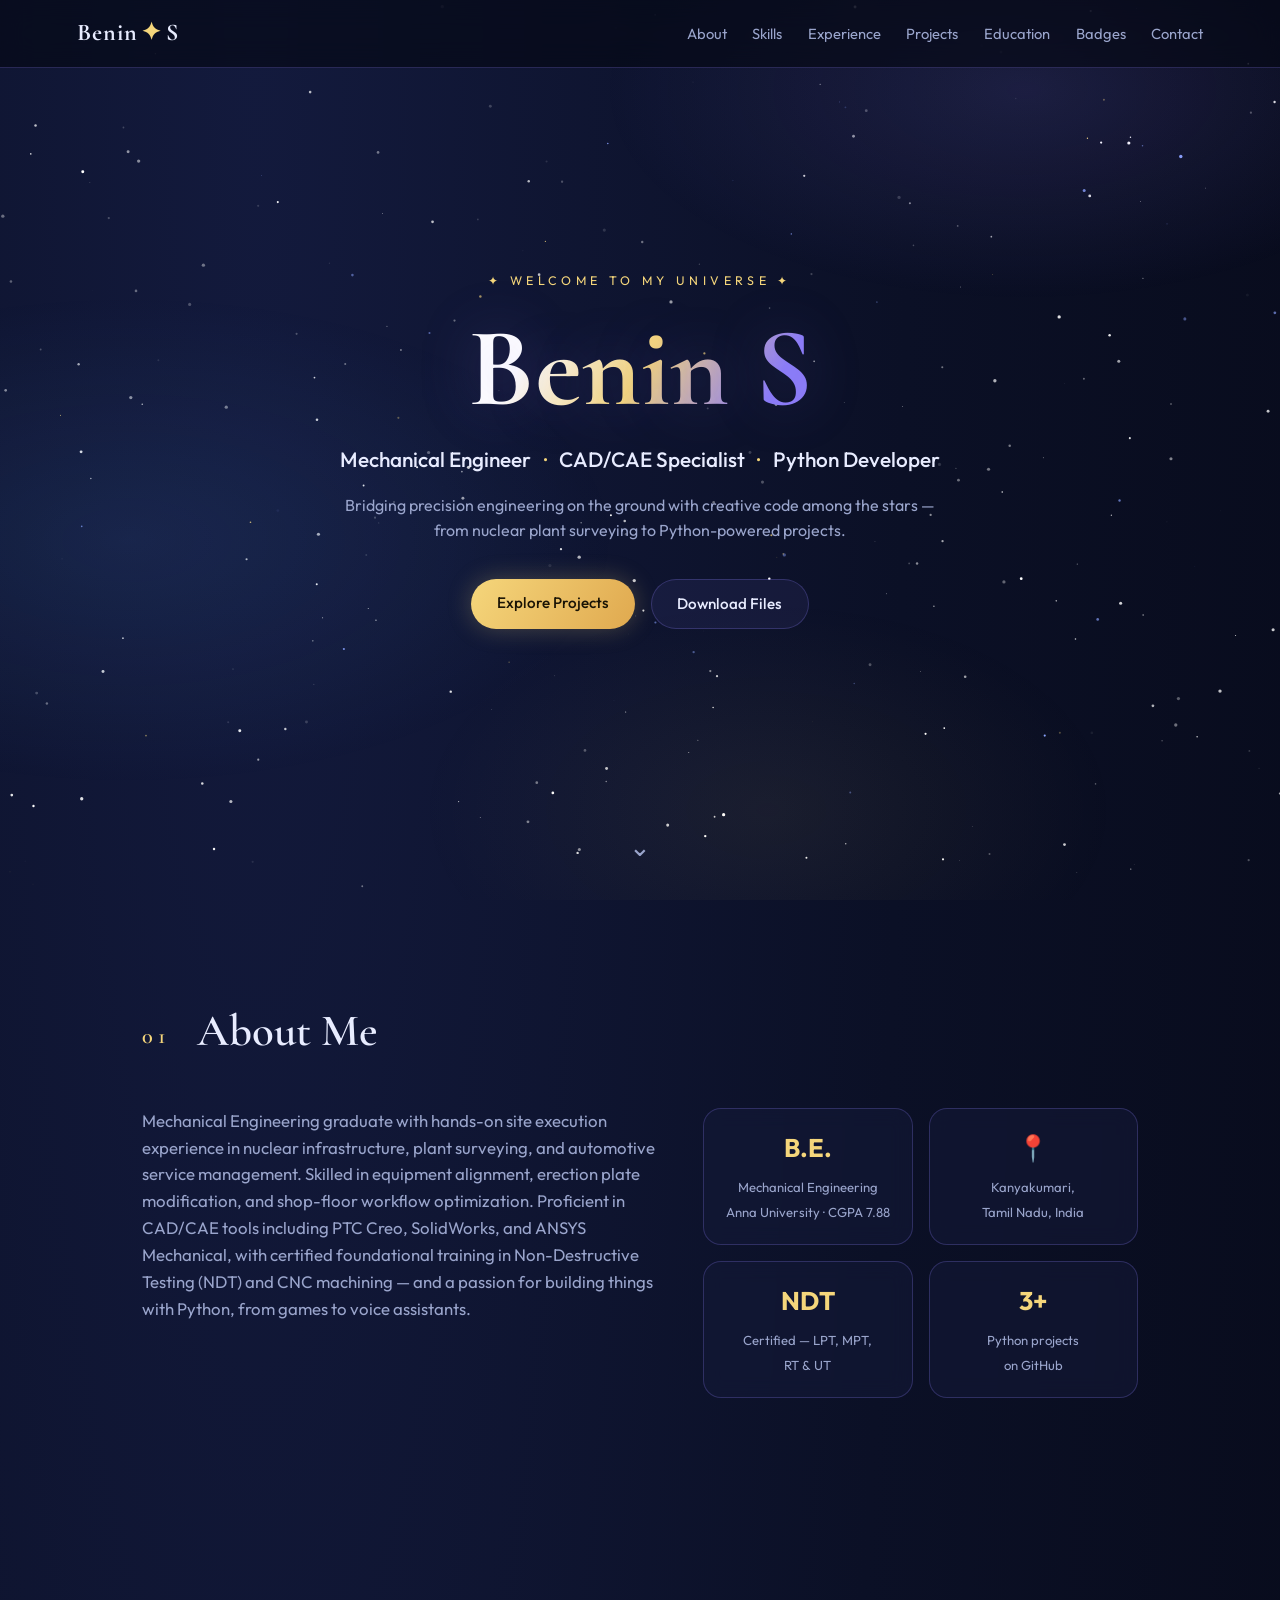
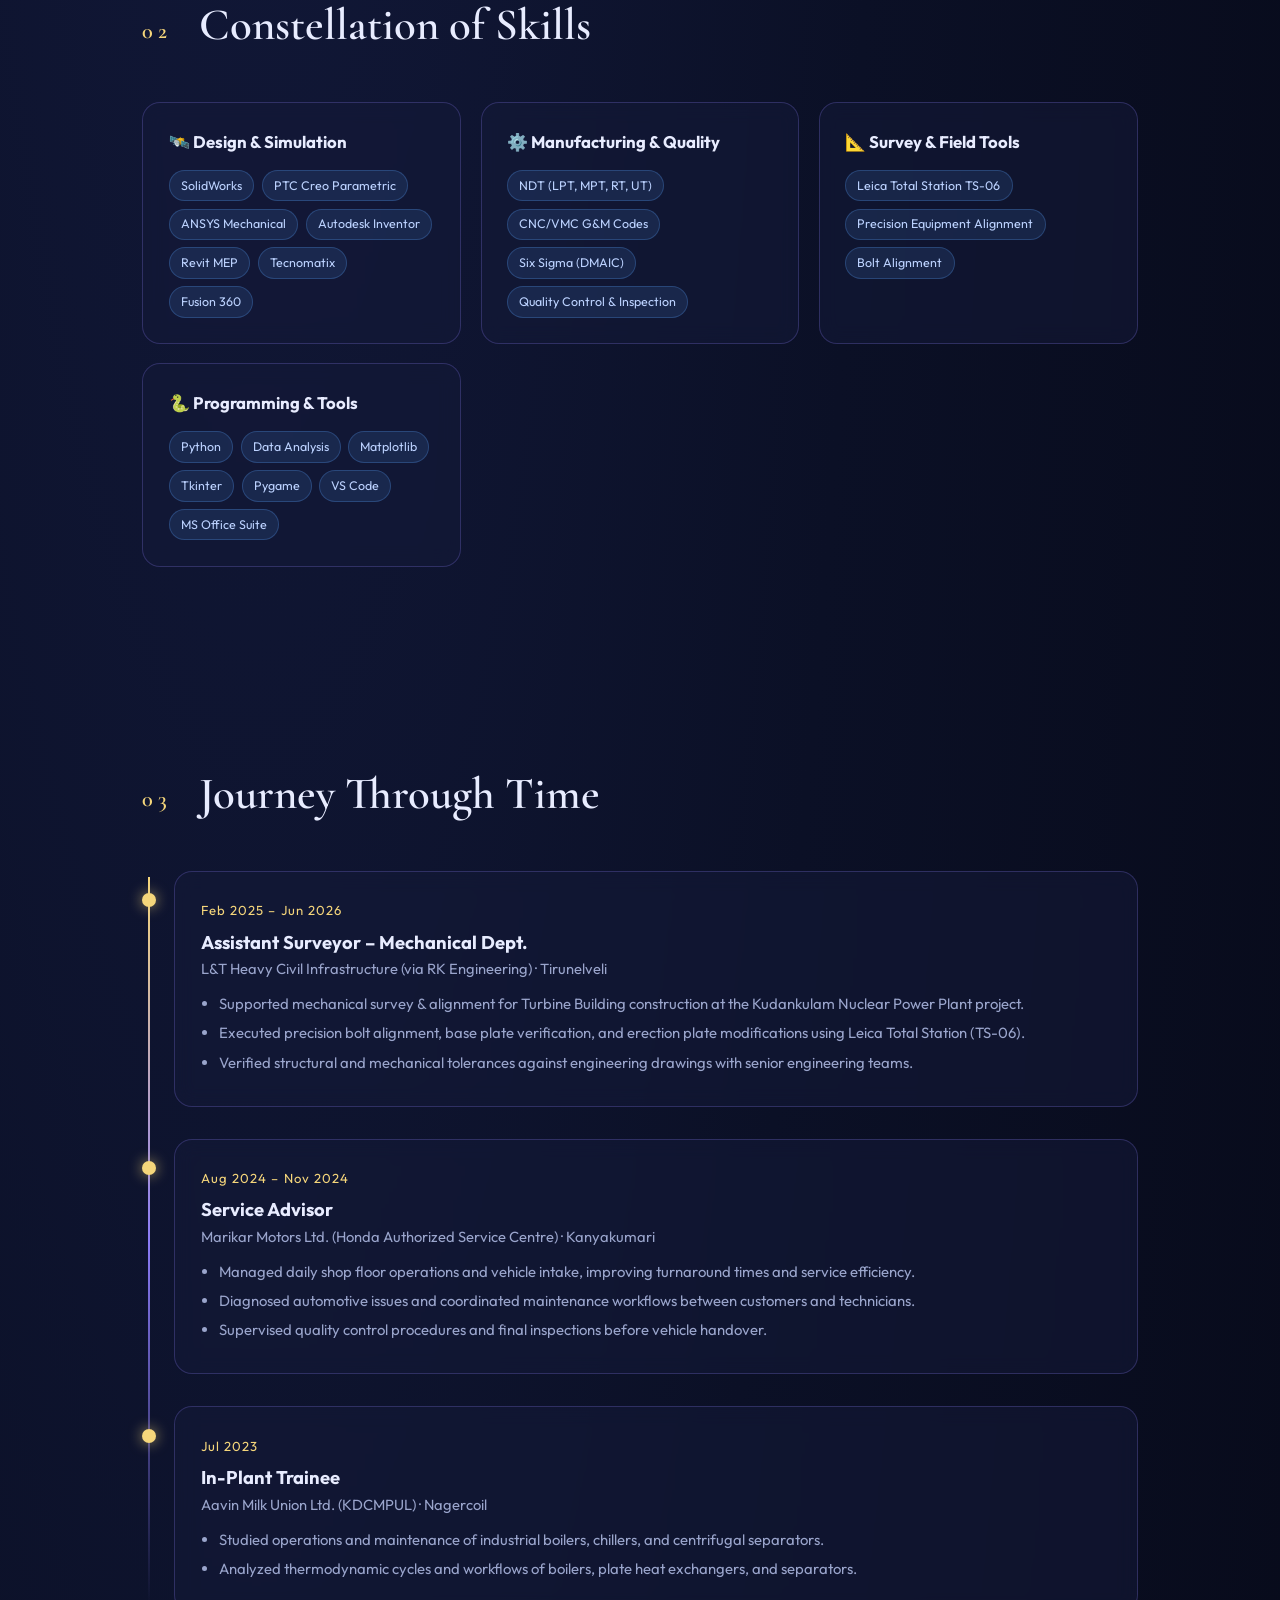
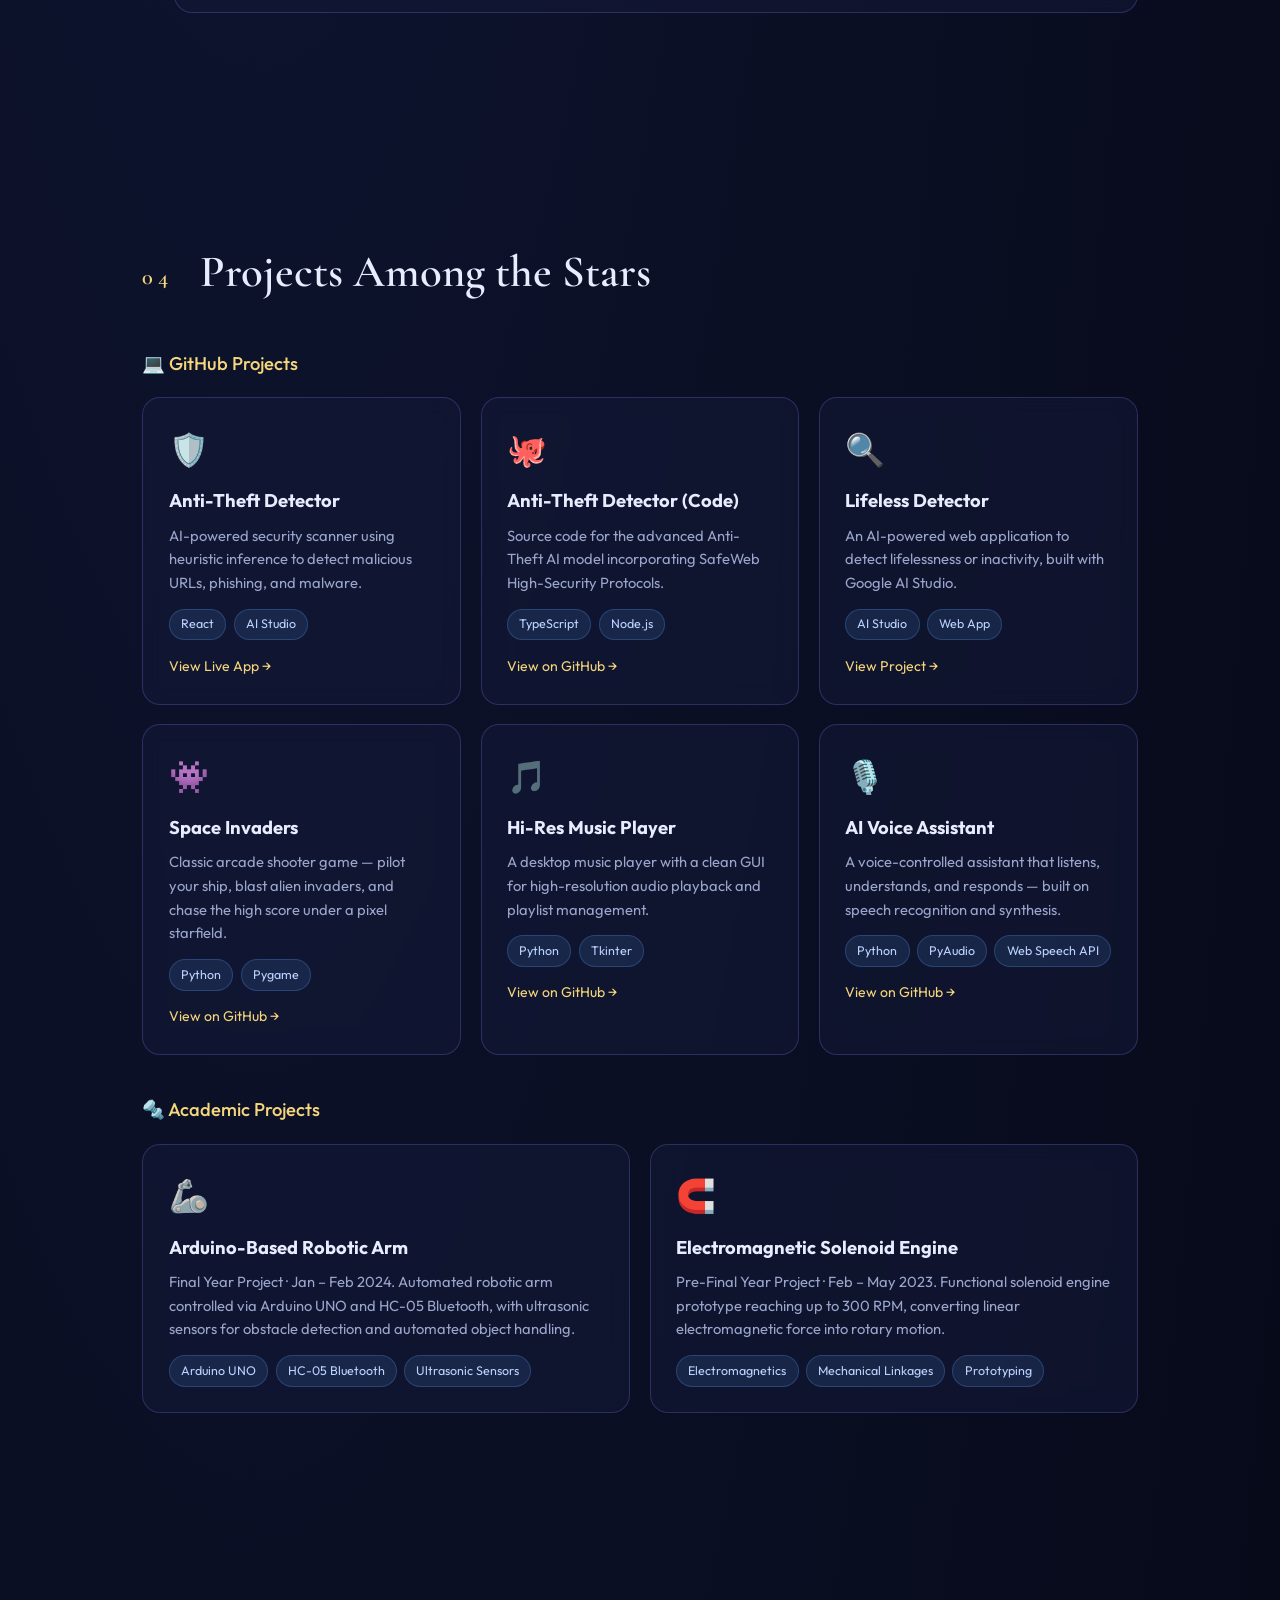
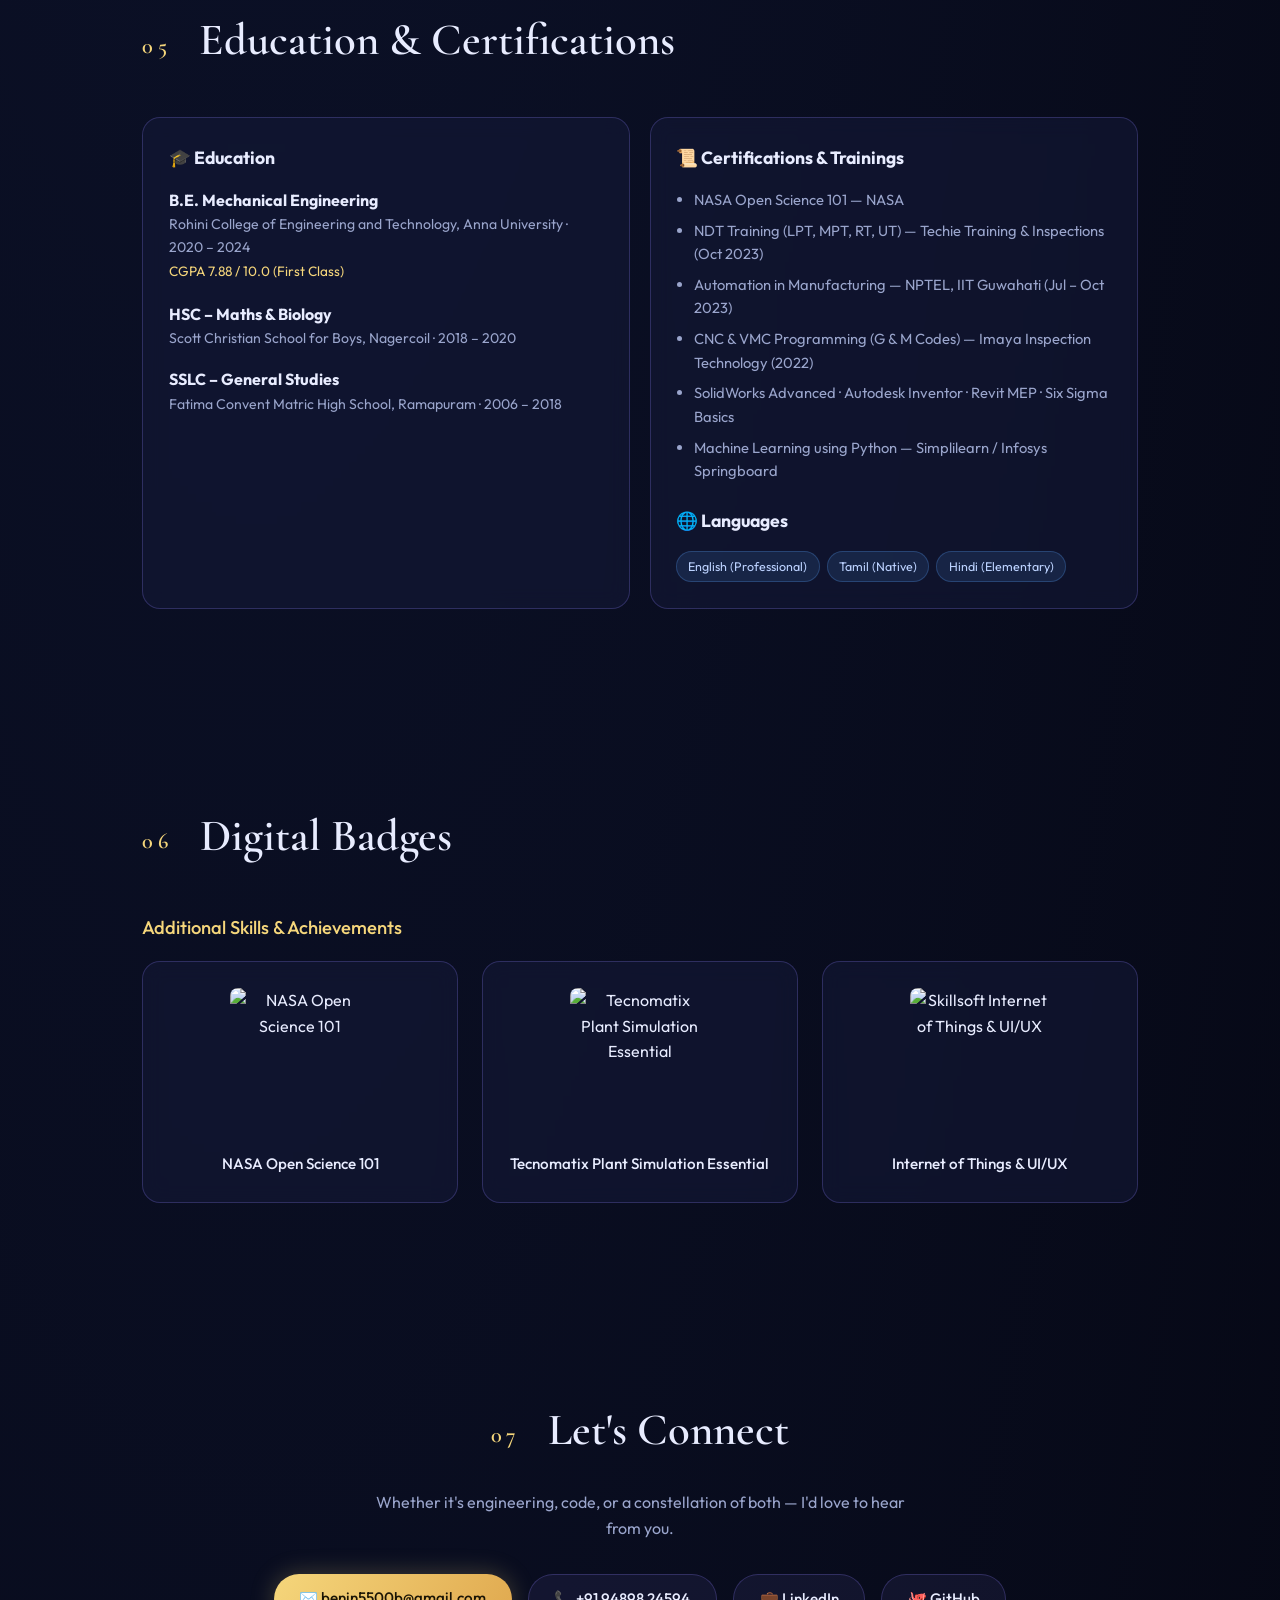
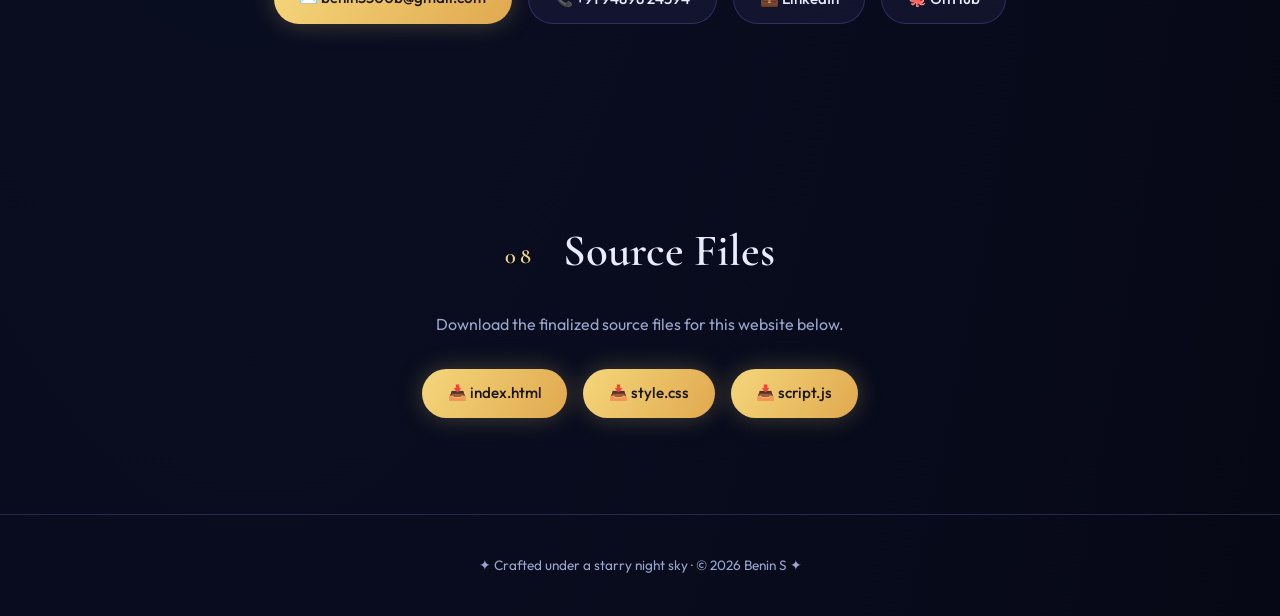
==== index (1).html @ bf2d08cc "Add files via upload" ====
<!DOCTYPE html>
<html lang="en">
<head>
<meta charset="UTF-8" />
<meta name="viewport" content="width=device-width, initial-scale=1.0" />
<title>Benin S — Portfolio</title>
<meta name="description" content="Portfolio of Benin S — Mechanical Engineer with Python & CAD/CAE expertise." />
<link rel="preconnect" href="https://fonts.googleapis.com" />
<link rel="preconnect" href="https://fonts.gstatic.com" crossorigin />
<link href="https://fonts.googleapis.com/css2?family=Cormorant+Garamond:wght@500;600;700&family=Outfit:wght@300;400;500;600&display=swap" rel="stylesheet" />
<link rel="stylesheet" href="style.css" />
</head>
<body>
<canvas id="stars"></canvas>
<div class="aurora"></div>
<div class="shooting-stars"><span></span><span></span><span></span></div>

<nav class="nav">
  <a href="#home" class="logo">Benin<span>✦</span>S</a>
  <div class="nav-links">
    <a href="#about">About</a>
    <a href="#skills">Skills</a>
    <a href="#experience">Experience</a>
    <a href="#projects">Projects</a>
    <a href="#education">Education</a>
    <a href="#badges">Badges</a>
    <a href="#contact">Contact</a>
  </div>
</nav>

<header class="hero" id="home">
  <p class="hero-eyebrow">✦ Welcome to my universe ✦</p>
  <h1>Benin&nbsp;S</h1>
  <p class="hero-title">Mechanical Engineer <span class="dot">·</span> CAD/CAE Specialist <span class="dot">·</span> Python Developer</p>
  <p class="hero-sub">Bridging precision engineering on the ground with creative code among the stars — from nuclear plant surveying to Python-powered projects.</p>
  <div class="hero-cta">
    <a class="btn primary" href="#projects">Explore Projects</a>
    <a class="btn ghost" href="#downloads">Download Files</a>
  </div>
  <div class="scroll-hint">⌄</div>
</header>

<main>
<section id="about" class="section">
  <h2 class="section-title"><span>01</span> About Me</h2>
  <div class="about-grid">
    <p class="about-text">
      Mechanical Engineering graduate with hands-on site execution experience in nuclear infrastructure,
      plant surveying, and automotive service management. Skilled in equipment alignment, erection plate
      modification, and shop-floor workflow optimization. Proficient in CAD/CAE tools including PTC Creo,
      SolidWorks, and ANSYS Mechanical, with certified foundational training in Non-Destructive Testing
      (NDT) and CNC machining — and a passion for building things with Python, from games to voice assistants.
    </p>
    <div class="about-cards">
      <div class="glass-card stat"><strong>B.E.</strong><span>Mechanical Engineering<br/>Anna University · CGPA 7.88</span></div>
      <div class="glass-card stat"><strong>📍</strong><span>Kanyakumari,<br/>Tamil Nadu, India</span></div>
      <div class="glass-card stat"><strong>NDT</strong><span>Certified — LPT, MPT,<br/>RT & UT</span></div>
      <div class="glass-card stat"><strong>3+</strong><span>Python projects<br/>on GitHub</span></div>
    </div>
  </div>
</section>

<section id="skills" class="section">
  <h2 class="section-title"><span>02</span> Constellation of Skills</h2>
  <div class="skills-grid">
    <div class="glass-card skill-card">
      <h3>🛰️ Design &amp; Simulation</h3>
      <div class="tags"><i>SolidWorks</i><i>PTC Creo Parametric</i><i>ANSYS Mechanical</i><i>Autodesk Inventor</i><i>Revit MEP</i><i>Tecnomatix</i><i>Fusion 360</i></div>
    </div>
    <div class="glass-card skill-card">
      <h3>⚙️ Manufacturing &amp; Quality</h3>
      <div class="tags"><i>NDT (LPT, MPT, RT, UT)</i><i>CNC/VMC G&amp;M Codes</i><i>Six Sigma (DMAIC)</i><i>Quality Control &amp; Inspection</i></div>
    </div>
    <div class="glass-card skill-card">
      <h3>📐 Survey &amp; Field Tools</h3>
      <div class="tags"><i>Leica Total Station TS-06</i><i>Precision Equipment Alignment</i><i>Bolt Alignment</i></div>
    </div>
    <div class="glass-card skill-card">
      <h3>🐍 Programming &amp; Tools</h3>
      <div class="tags"><i>Python</i><i>Data Analysis</i><i>Matplotlib</i><i>Tkinter</i><i>Pygame</i><i>VS Code</i><i>MS Office Suite</i></div>
    </div>
  </div>
</section>

<section id="experience" class="section">
  <h2 class="section-title"><span>03</span> Journey Through Time</h2>
  <div class="timeline">
    <div class="t-item">
      <div class="t-dot"></div>
      <div class="glass-card t-card">
        <span class="t-date">Feb 2025 – Jun 2026</span>
        <h3>Assistant Surveyor – Mechanical Dept.</h3>
        <h4>L&amp;T Heavy Civil Infrastructure (via RK Engineering) · Tirunelveli</h4>
        <ul>
          <li>Supported mechanical survey &amp; alignment for Turbine Building construction at the Kudankulam Nuclear Power Plant project.</li>
          <li>Executed precision bolt alignment, base plate verification, and erection plate modifications using Leica Total Station (TS-06).</li>
          <li>Verified structural and mechanical tolerances against engineering drawings with senior engineering teams.</li>
        </ul>
      </div>
    </div>
    <div class="t-item">
      <div class="t-dot"></div>
      <div class="glass-card t-card">
        <span class="t-date">Aug 2024 – Nov 2024</span>
        <h3>Service Advisor</h3>
        <h4>Marikar Motors Ltd. (Honda Authorized Service Centre) · Kanyakumari</h4>
        <ul>
          <li>Managed daily shop floor operations and vehicle intake, improving turnaround times and service efficiency.</li>
          <li>Diagnosed automotive issues and coordinated maintenance workflows between customers and technicians.</li>
          <li>Supervised quality control procedures and final inspections before vehicle handover.</li>
        </ul>
      </div>
    </div>
    <div class="t-item">
      <div class="t-dot"></div>
      <div class="glass-card t-card">
        <span class="t-date">Jul 2023</span>
        <h3>In-Plant Trainee</h3>
        <h4>Aavin Milk Union Ltd. (KDCMPUL) · Nagercoil</h4>
        <ul>
          <li>Studied operations and maintenance of industrial boilers, chillers, and centrifugal separators.</li>
          <li>Analyzed thermodynamic cycles and workflows of boilers, plate heat exchangers, and separators.</li>
        </ul>
      </div>
    </div>
  </div>
</section>

<section id="projects" class="section">
  <h2 class="section-title"><span>04</span> Projects Among the Stars</h2>

  <h3 class="sub-heading">💻 GitHub Projects</h3>
  <div class="projects-grid">
    <a class="glass-card project" href="https://anti-theft-detector-1086287792789.asia-southeast1.run.app/" target="_blank" rel="noopener">
      <div class="p-icon">🛡️</div>
      <h3>Anti-Theft Detector</h3>
      <p>AI-powered security scanner using heuristic inference to detect malicious URLs, phishing, and malware.</p>
      <div class="tags"><i>React</i><i>AI Studio</i></div>
      <span class="p-link">View Live App →</span>
    </a>
    <a class="glass-card project" href="https://github.com/Benin07/Anti-Theft-Detector-" target="_blank" rel="noopener">
      <div class="p-icon">🐙</div>
      <h3>Anti-Theft Detector (Code)</h3>
      <p>Source code for the advanced Anti-Theft AI model incorporating SafeWeb High-Security Protocols.</p>
      <div class="tags"><i>TypeScript</i><i>Node.js</i></div>
      <span class="p-link">View on GitHub →</span>
    </a>
    <a class="glass-card project" href="https://lifeless-detector.ai.studio/" target="_blank" rel="noopener">
      <div class="p-icon">🔍</div>
      <h3>Lifeless Detector</h3>
      <p>An AI-powered web application to detect lifelessness or inactivity, built with Google AI Studio.</p>
      <div class="tags"><i>AI Studio</i><i>Web App</i></div>
      <span class="p-link">View Project →</span>
    </a>
    <a class="glass-card project" href="https://github.com/Benin07/Arcade-Pygame-Project" target="_blank" rel="noopener">
      <div class="p-icon">👾</div>
      <h3>Space Invaders</h3>
      <p>Classic arcade shooter game — pilot your ship, blast alien invaders, and chase the high score under a pixel starfield.</p>
      <div class="tags"><i>Python</i><i>Pygame</i></div>
      <span class="p-link">View on GitHub →</span>
    </a>
    <a class="glass-card project" href="https://github.com/Benin07/HI-Res-Music-Player-Classic" target="_blank" rel="noopener">
      <div class="p-icon">🎵</div>
      <h3>Hi-Res Music Player</h3>
      <p>A desktop music player with a clean GUI for high-resolution audio playback and playlist management.</p>
      <div class="tags"><i>Python</i><i>Tkinter</i></div>
      <span class="p-link">View on GitHub →</span>
    </a>
    <a class="glass-card project" href="https://github.com/Benin07/Strife-Personal-Voice-Assistant" target="_blank" rel="noopener">
      <div class="p-icon">🎙️</div>
      <h3>AI Voice Assistant</h3>
      <p>A voice-controlled assistant that listens, understands, and responds — built on speech recognition and synthesis.</p>
      <div class="tags"><i>Python</i><i>PyAudio</i><i>Web Speech API</i></div>
      <span class="p-link">View on GitHub →</span>
    </a>
  </div>

  <h3 class="sub-heading">🔩 Academic Projects</h3>
  <div class="projects-grid two">
    <div class="glass-card project">
      <div class="p-icon">🦾</div>
      <h3>Arduino-Based Robotic Arm</h3>
      <p>Final Year Project · Jan – Feb 2024. Automated robotic arm controlled via Arduino UNO and HC-05 Bluetooth, with ultrasonic sensors for obstacle detection and automated object handling.</p>
      <div class="tags"><i>Arduino UNO</i><i>HC-05 Bluetooth</i><i>Ultrasonic Sensors</i></div>
    </div>
    <div class="glass-card project">
      <div class="p-icon">🧲</div>
      <h3>Electromagnetic Solenoid Engine</h3>
      <p>Pre-Final Year Project · Feb – May 2023. Functional solenoid engine prototype reaching up to 300 RPM, converting linear electromagnetic force into rotary motion.</p>
      <div class="tags"><i>Electromagnetics</i><i>Mechanical Linkages</i><i>Prototyping</i></div>
    </div>
  </div>
</section>

<section id="education" class="section">
  <h2 class="section-title"><span>05</span> Education &amp; Certifications</h2>
  <div class="edu-grid">
    <div class="glass-card edu-card">
      <h3>🎓 Education</h3>
      <div class="edu-item">
        <strong>B.E. Mechanical Engineering</strong>
        <span>Rohini College of Engineering and Technology, Anna University · 2020 – 2024</span>
        <em>CGPA 7.88 / 10.0 (First Class)</em>
      </div>
      <div class="edu-item">
        <strong>HSC – Maths &amp; Biology</strong>
        <span>Scott Christian School for Boys, Nagercoil · 2018 – 2020</span>
      </div>
      <div class="edu-item">
        <strong>SSLC – General Studies</strong>
        <span>Fatima Convent Matric High School, Ramapuram · 2006 – 2018</span>
      </div>
    </div>
    <div class="glass-card edu-card">
      <h3>📜 Certifications &amp; Trainings</h3>
      <ul class="cert-list">
        <li>NASA Open Science 101 — NASA</li>
        <li>NDT Training (LPT, MPT, RT, UT) — Techie Training &amp; Inspections (Oct 2023)</li>
        <li>Automation in Manufacturing — NPTEL, IIT Guwahati (Jul – Oct 2023)</li>
        <li>CNC &amp; VMC Programming (G &amp; M Codes) — Imaya Inspection Technology (2022)</li>
        <li>SolidWorks Advanced · Autodesk Inventor · Revit MEP · Six Sigma Basics</li>
        <li>Machine Learning using Python — Simplilearn / Infosys Springboard</li>
      </ul>
      <h3 style="margin-top:1.5rem">🌐 Languages</h3>
      <div class="tags"><i>English (Professional)</i><i>Tamil (Native)</i><i>Hindi (Elementary)</i></div>
    </div>
  </div>
</section>

<section id="badges" class="section">
  <h2 class="section-title"><span>06</span> Digital Badges</h2>
  <p class="sub-heading" style="margin-top: 0;">Additional Skills & Achievements</p>
  <div class="badges-grid">
    <div class="glass-card badge-card">
      <img src="nasa-open-science-101.png" alt="NASA Open Science 101" />
      <p>NASA Open Science 101</p>
    </div>
    <div class="glass-card badge-card">
      <img src="tecnomatix-plant-simulation-essential-tansam-center.png" alt="Tecnomatix Plant Simulation Essential" />
      <p>Tecnomatix Plant Simulation Essential</p>
    </div>
    <div class="glass-card badge-card">
      <img src="c8c5cb7e-fc1a-4f83-a574-c988f011f4bc.png" alt="Skillsoft Internet of Things & UI/UX" />
      <p>Internet of Things &amp; UI/UX</p>
    </div>
  </div>
</section>

<section id="contact" class="section contact">
  <h2 class="section-title"><span>07</span> Let's Connect</h2>
  <p class="contact-lead">Whether it's engineering, code, or a constellation of both — I'd love to hear from you.</p>
  <div class="contact-links">
    <a class="btn primary" href="mailto:benin5500b@gmail.com">✉️ benin5500b@gmail.com</a>
    <a class="btn ghost" href="tel:+919489824594">📞 +91 94898 24594</a>
    <a class="btn ghost" href="https://linkedin.com/in/benin-s-840840269" target="_blank" rel="noopener">💼 LinkedIn</a>
    <a class="btn ghost" href="https://github.com/Benin07" target="_blank" rel="noopener">🐙 GitHub</a>
  </div>
</section>

<section id="downloads" class="section contact">
  <h2 class="section-title"><span>08</span> Source Files</h2>
  <p class="contact-lead" style="margin-bottom: 2rem;">Download the finalized source files for this website below.</p>
  <div class="contact-links">
    <a class="btn primary" href="/downloads/index.html" download="index.html">📥 index.html</a>
    <a class="btn primary" href="/downloads/style.css" download="style.css">📥 style.css</a>
    <a class="btn primary" href="/downloads/script.js" download="script.js">📥 script.js</a>
  </div>
</section>

</main>

<footer>
  <p>✦ Crafted under a starry night sky · © 2026 Benin S ✦</p>
</footer>

<script src="script.js"></script>
</body>
</html>
---- style.css ----
:root {
  --bg-deep: #060815;
  --bg-mid: #0b1026;
  --ink: #e8ecff;
  --muted: #9aa5cc;
  --gold: #f5d67b;
  --violet: #8b7cf7;
  --blue: #5aa2ff;
  --card: rgba(20, 26, 58, 0.55);
  --border: rgba(139, 124, 247, 0.25);
}

* { margin: 0; padding: 0; box-sizing: border-box; }
html { scroll-behavior: smooth; }

body {
  font-family: "Outfit", sans-serif;
  background: radial-gradient(ellipse at 20% 0%, #131a3d 0%, var(--bg-mid) 45%, var(--bg-deep) 100%);
  color: var(--ink);
  min-height: 100vh;
  overflow-x: hidden;
  line-height: 1.6;
}

#stars {
  position: fixed; inset: 0;
  width: 100%; height: 100%;
  z-index: 0; pointer-events: none;
}

.aurora {
  position: fixed; inset: 0; z-index: 0; pointer-events: none;
  background:
    radial-gradient(600px 300px at 80% 10%, rgba(139,124,247,0.14), transparent 70%),
    radial-gradient(700px 350px at 10% 60%, rgba(90,162,255,0.10), transparent 70%),
    radial-gradient(500px 300px at 60% 90%, rgba(245,214,123,0.06), transparent 70%);
  animation: drift 24s ease-in-out infinite alternate;
}
@keyframes drift { to { transform: translateY(-30px) scale(1.05); } }

/* shooting stars */
.shooting-stars { position: fixed; inset: 0; z-index: 0; pointer-events: none; overflow: hidden; }
.shooting-stars span {
  position: absolute; top: -10%;
  width: 2px; height: 2px; border-radius: 50%;
  background: #fff;
  box-shadow: 0 0 8px 2px rgba(255,255,255,0.6);
  animation: shoot 6s linear infinite;
  opacity: 0;
}
.shooting-stars span::after {
  content: ""; position: absolute; top: 50%; right: 1px;
  width: 120px; height: 1px;
  background: linear-gradient(to left, rgba(255,255,255,0.8), transparent);
  transform: translateY(-50%) rotate(0deg);
}
.shooting-stars span:nth-child(1) { left: 70%; animation-delay: 2s; }
.shooting-stars span:nth-child(2) { left: 35%; animation-delay: 7s; animation-duration: 7s; }
.shooting-stars span:nth-child(3) { left: 90%; animation-delay: 12s; animation-duration: 5.5s; }
@keyframes shoot {
  0% { transform: translate(0,0) rotate(-35deg); opacity: 0; }
  3% { opacity: 1; }
  12% { transform: translate(-360px, 260px) rotate(-35deg); opacity: 0; }
  100% { opacity: 0; }
}

/* nav */
.nav {
  position: fixed; top: 0; left: 0; right: 0; z-index: 10;
  display: flex; align-items: center; justify-content: space-between;
  padding: 0.9rem 6vw;
  background: rgba(6, 8, 21, 0.65);
  backdrop-filter: blur(14px);
  border-bottom: 1px solid var(--border);
}
.logo {
  font-family: "Cormorant Garamond", serif;
  font-size: 1.5rem; font-weight: 700;
  color: var(--ink); text-decoration: none; letter-spacing: 0.04em;
}
.logo span { color: var(--gold); margin: 0 0.15em; }
.nav-links { display: flex; gap: 1.6rem; }
.nav-links a {
  color: var(--muted); text-decoration: none; font-size: 0.92rem;
  transition: color 0.25s;
}
.nav-links a:hover { color: var(--gold); }

/* hero */
.hero {
  position: relative; z-index: 1;
  min-height: 100vh;
  display: flex; flex-direction: column; align-items: center; justify-content: center;
  text-align: center; padding: 0 6vw;
}
.hero-eyebrow {
  color: var(--gold); letter-spacing: 0.35em; text-transform: uppercase;
  font-size: 0.78rem; margin-bottom: 1.2rem;
}
.hero h1 {
  font-family: "Cormorant Garamond", serif;
  font-size: clamp(3.5rem, 10vw, 7rem);
  font-weight: 700; line-height: 1.05;
  background: linear-gradient(120deg, #fff 20%, var(--gold) 50%, var(--violet) 85%);
  -webkit-background-clip: text; background-clip: text; color: transparent;
  text-shadow: 0 0 60px rgba(139,124,247,0.25);
}
.hero-title { margin-top: 1rem; font-size: clamp(1rem, 2.4vw, 1.3rem); color: var(--ink); font-weight: 500; }
.hero-title .dot { color: var(--gold); margin: 0 0.4em; }
.hero-sub { margin-top: 1rem; max-width: 620px; color: var(--muted); }
.hero-cta { margin-top: 2.2rem; display: flex; gap: 1rem; flex-wrap: wrap; justify-content: center; }
.scroll-hint {
  position: absolute; bottom: 2rem; font-size: 1.6rem; color: var(--muted);
  animation: bob 2s ease-in-out infinite;
}
@keyframes bob { 50% { transform: translateY(8px); } }

.btn {
  display: inline-block; padding: 0.75rem 1.6rem; border-radius: 999px;
  text-decoration: none; font-weight: 500; font-size: 0.95rem;
  transition: transform 0.25s, box-shadow 0.25s, background 0.25s;
}
.btn.primary {
  background: linear-gradient(120deg, var(--gold), #e0a94f);
  color: #1a1405;
  box-shadow: 0 0 24px rgba(245,214,123,0.25);
}
.btn.primary:hover { transform: translateY(-2px); box-shadow: 0 0 36px rgba(245,214,123,0.45); }
.btn.ghost {
  border: 1px solid var(--border); color: var(--ink);
  background: rgba(139,124,247,0.08);
}
.btn.ghost:hover { transform: translateY(-2px); background: rgba(139,124,247,0.18); }

/* sections */
main { position: relative; z-index: 1; }
.section { padding: 6rem 8vw; max-width: 1200px; margin: 0 auto; }
.section-title {
  font-family: "Cormorant Garamond", serif;
  font-size: clamp(1.9rem, 4vw, 2.8rem);
  margin-bottom: 2.5rem; font-weight: 600;
}
.section-title span {
  color: var(--gold); font-size: 0.5em; vertical-align: middle;
  margin-right: 0.8em; letter-spacing: 0.2em;
}
.sub-heading { margin: 2.5rem 0 1.2rem; font-size: 1.15rem; color: var(--gold); font-weight: 500; }

.glass-card {
  background: var(--card);
  border: 1px solid var(--border);
  border-radius: 18px;
  padding: 1.6rem;
  backdrop-filter: blur(10px);
  transition: transform 0.3s, border-color 0.3s, box-shadow 0.3s;
}
.glass-card:hover {
  transform: translateY(-4px);
  border-color: rgba(245,214,123,0.45);
  box-shadow: 0 12px 40px rgba(6,8,21,0.6), 0 0 24px rgba(139,124,247,0.12);
}

/* about */
.about-grid { display: grid; grid-template-columns: 1.2fr 1fr; gap: 2.5rem; align-items: start; }
.about-text { color: var(--muted); font-size: 1.05rem; }
.about-cards { display: grid; grid-template-columns: 1fr 1fr; gap: 1rem; }
.stat { text-align: center; padding: 1.2rem 0.8rem; }
.stat strong { display: block; font-size: 1.6rem; color: var(--gold); margin-bottom: 0.3rem; }
.stat span { color: var(--muted); font-size: 0.82rem; }

/* skills */
.skills-grid { display: grid; grid-template-columns: repeat(auto-fit, minmax(260px, 1fr)); gap: 1.2rem; }
.skill-card h3 { font-size: 1.05rem; margin-bottom: 0.9rem; }
.tags { display: flex; flex-wrap: wrap; gap: 0.45rem; }
.tags i {
  font-style: normal; font-size: 0.78rem;
  padding: 0.3rem 0.7rem; border-radius: 999px;
  background: rgba(90,162,255,0.12);
  border: 1px solid rgba(90,162,255,0.25);
  color: #bcd2ff;
}

/* timeline */
.timeline { position: relative; padding-left: 2rem; }
.timeline::before {
  content: ""; position: absolute; left: 6px; top: 6px; bottom: 6px; width: 2px;
  background: linear-gradient(var(--gold), var(--violet), transparent);
}
.t-item { position: relative; margin-bottom: 2rem; }
.t-dot {
  position: absolute; left: -2rem; top: 1.4rem;
  width: 14px; height: 14px; border-radius: 50%;
  background: var(--gold);
  box-shadow: 0 0 14px rgba(245,214,123,0.7);
}
.t-date { color: var(--gold); font-size: 0.82rem; letter-spacing: 0.08em; }
.t-card h3 { margin-top: 0.3rem; font-size: 1.15rem; }
.t-card h4 { color: var(--muted); font-weight: 400; font-size: 0.92rem; margin-bottom: 0.7rem; }
.t-card ul { padding-left: 1.1rem; color: var(--muted); font-size: 0.93rem; }
.t-card li { margin-bottom: 0.35rem; }

/* projects */
.projects-grid { display: grid; grid-template-columns: repeat(auto-fit, minmax(270px, 1fr)); gap: 1.2rem; }
.projects-grid.two { grid-template-columns: repeat(auto-fit, minmax(320px, 1fr)); }
.project { display: block; text-decoration: none; color: var(--ink); }
.p-icon { font-size: 2rem; margin-bottom: 0.7rem; }
.project h3 { font-size: 1.15rem; margin-bottom: 0.5rem; }
.project p { color: var(--muted); font-size: 0.92rem; margin-bottom: 0.9rem; }
.p-link { display: inline-block; margin-top: 0.9rem; color: var(--gold); font-size: 0.88rem; }

/* education */
.edu-grid { display: grid; grid-template-columns: 1fr 1fr; gap: 1.2rem; }
.edu-card h3 { margin-bottom: 1rem; font-size: 1.1rem; }
.edu-item { margin-bottom: 1.1rem; }
.edu-item strong { display: block; }
.edu-item span { color: var(--muted); font-size: 0.88rem; display: block; }
.edu-item em { color: var(--gold); font-style: normal; font-size: 0.85rem; }
.cert-list { padding-left: 1.1rem; color: var(--muted); font-size: 0.92rem; }
.cert-list li { margin-bottom: 0.45rem; }

/* badges */
.badges-grid {
  display: grid;
  grid-template-columns: repeat(auto-fit, minmax(220px, 1fr));
  gap: 1.5rem;
  justify-items: center;
}
.badge-card {
  text-align: center;
  display: flex;
  flex-direction: column;
  align-items: center;
  gap: 1rem;
  width: 100%;
}
.badge-card img {
  width: 140px;
  height: 140px;
  object-fit: contain;
  border-radius: 8px;
}
.badge-card p {
  color: var(--ink);
  font-weight: 500;
  font-size: 0.95rem;
  margin-top: 0.5rem;
}

/* contact */
.contact { text-align: center; }
.contact-lead { color: var(--muted); max-width: 560px; margin: -1rem auto 2rem; }
.contact-links { display: flex; flex-wrap: wrap; gap: 1rem; justify-content: center; }

footer {
  position: relative; z-index: 1;
  text-align: center; padding: 2.5rem 1rem;
  color: var(--muted); font-size: 0.85rem;
  border-top: 1px solid var(--border);
}

/* reveal on scroll */
.reveal { opacity: 0; transform: translateY(28px); transition: opacity 0.7s ease, transform 0.7s ease; }
.reveal.visible { opacity: 1; transform: none; }

@media (max-width: 820px) {
  .nav-links { display: none; }
  .about-grid, .edu-grid { grid-template-columns: 1fr; }
  .section { padding: 4rem 6vw; }
}
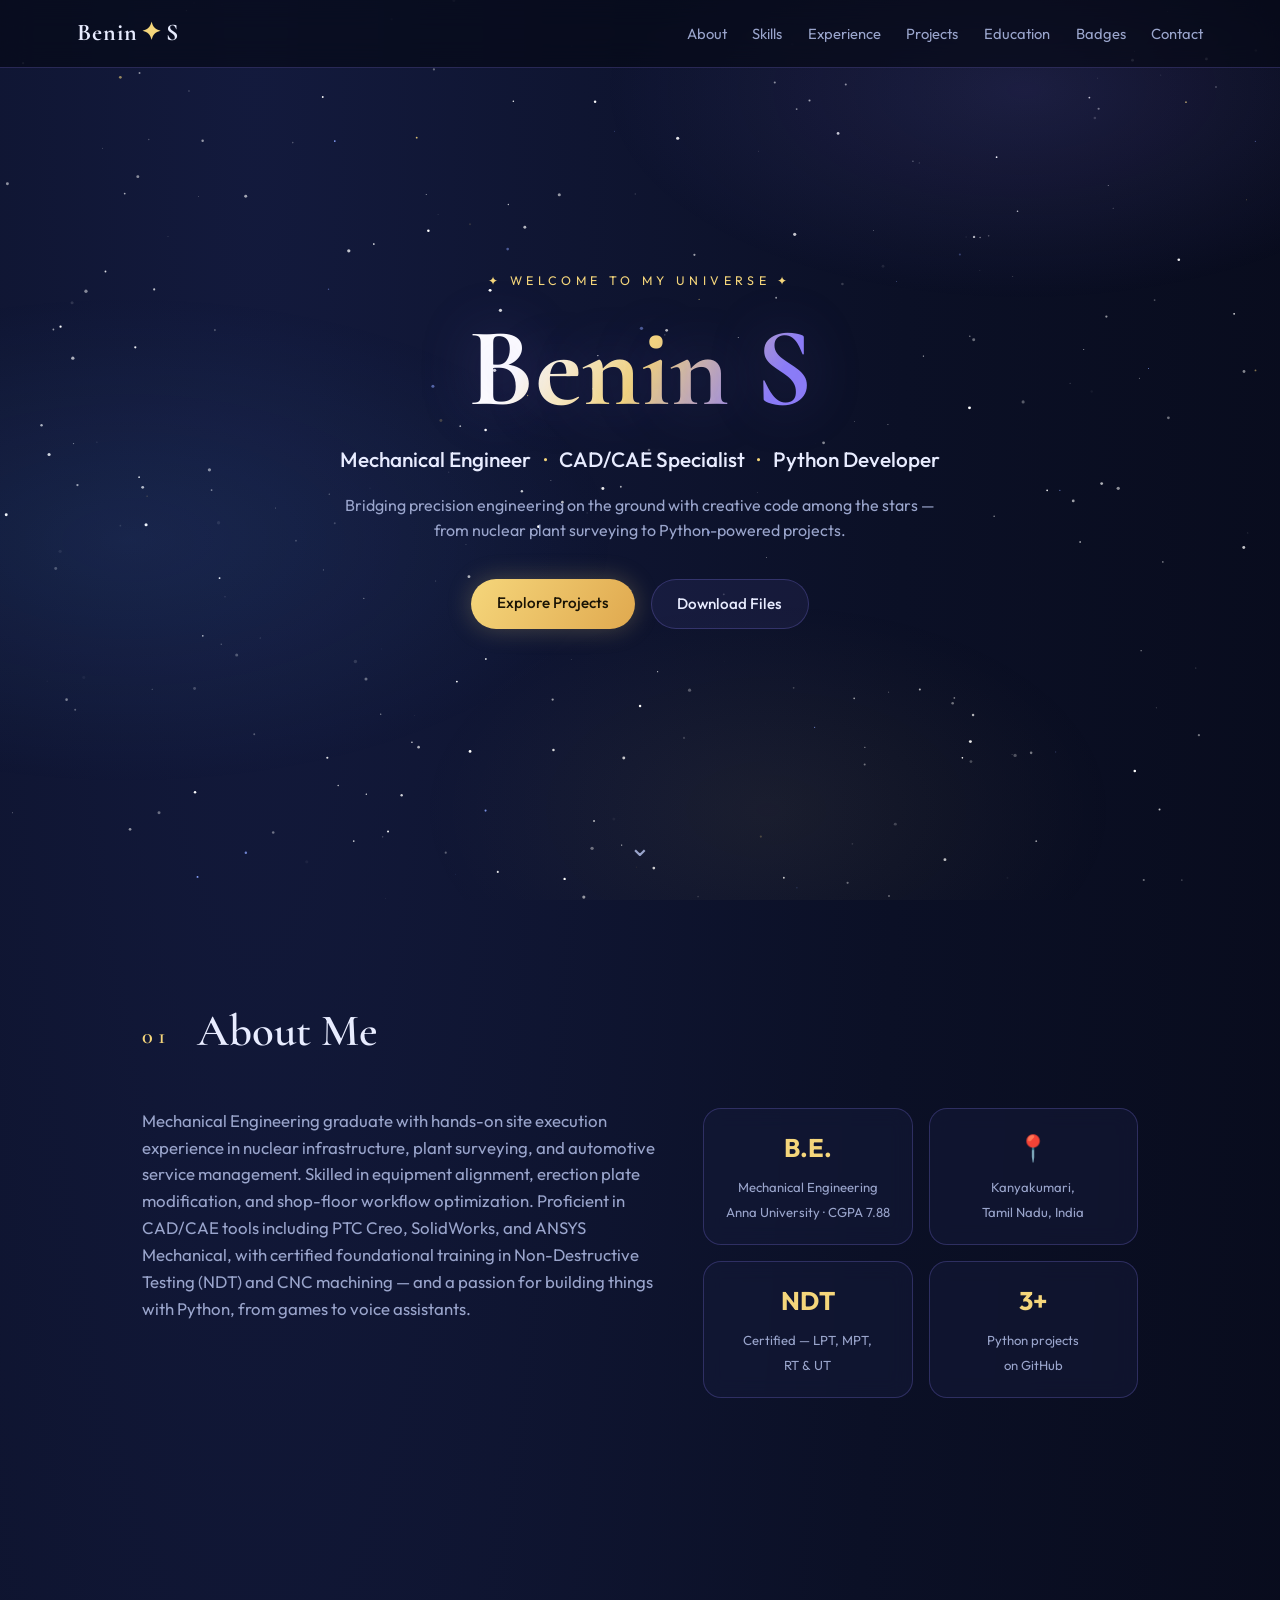
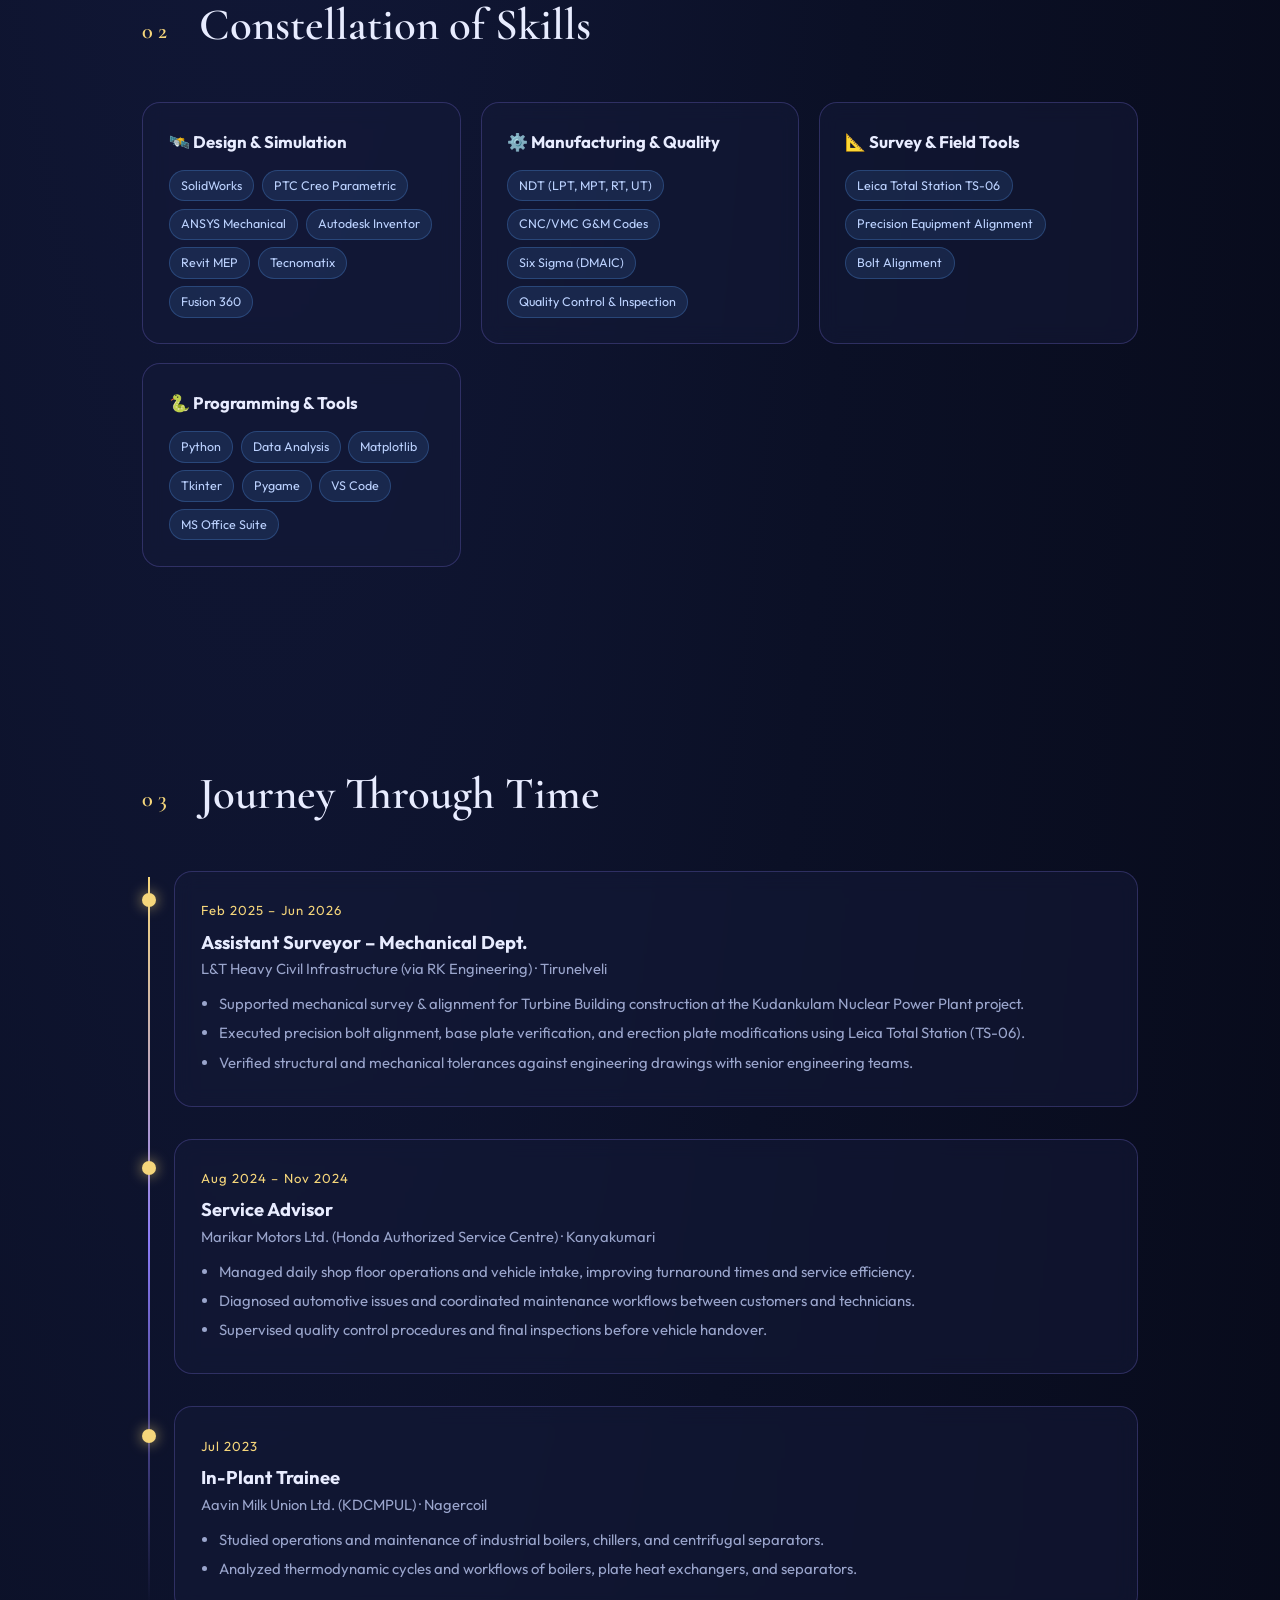
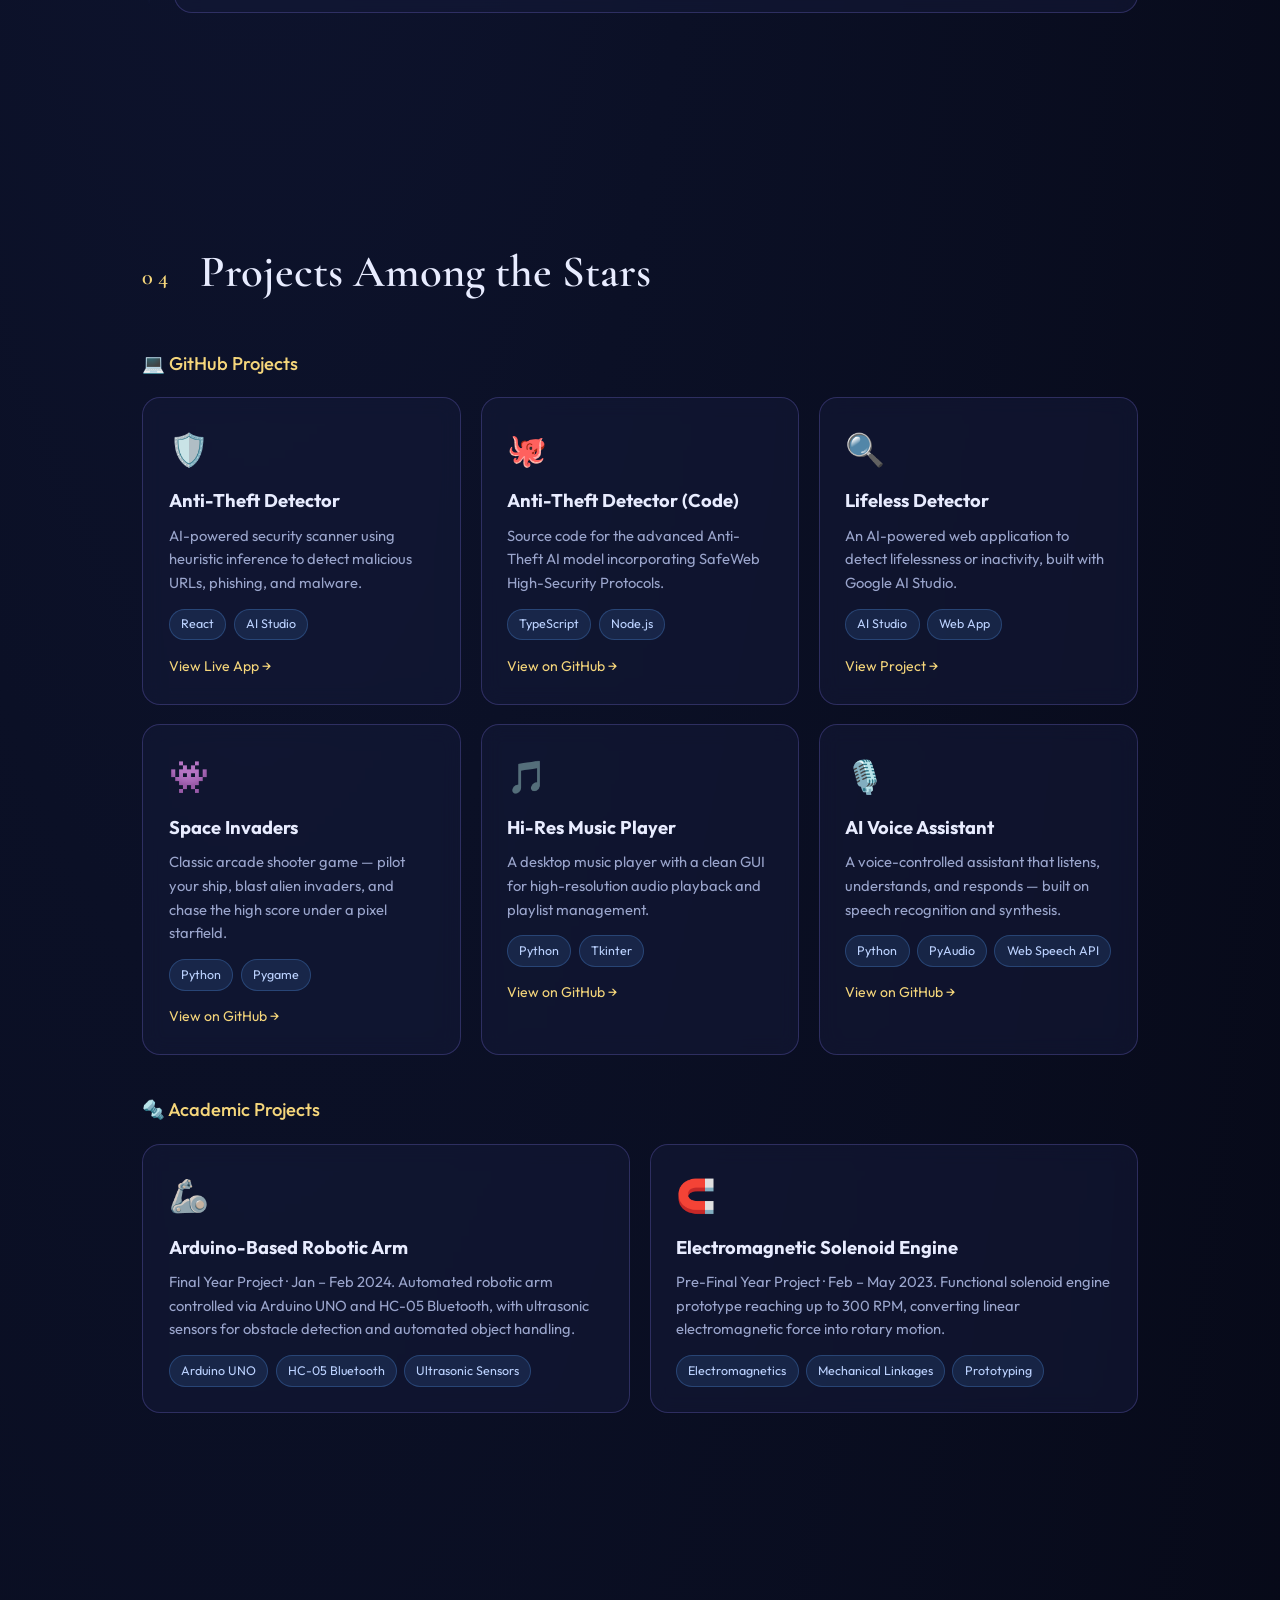
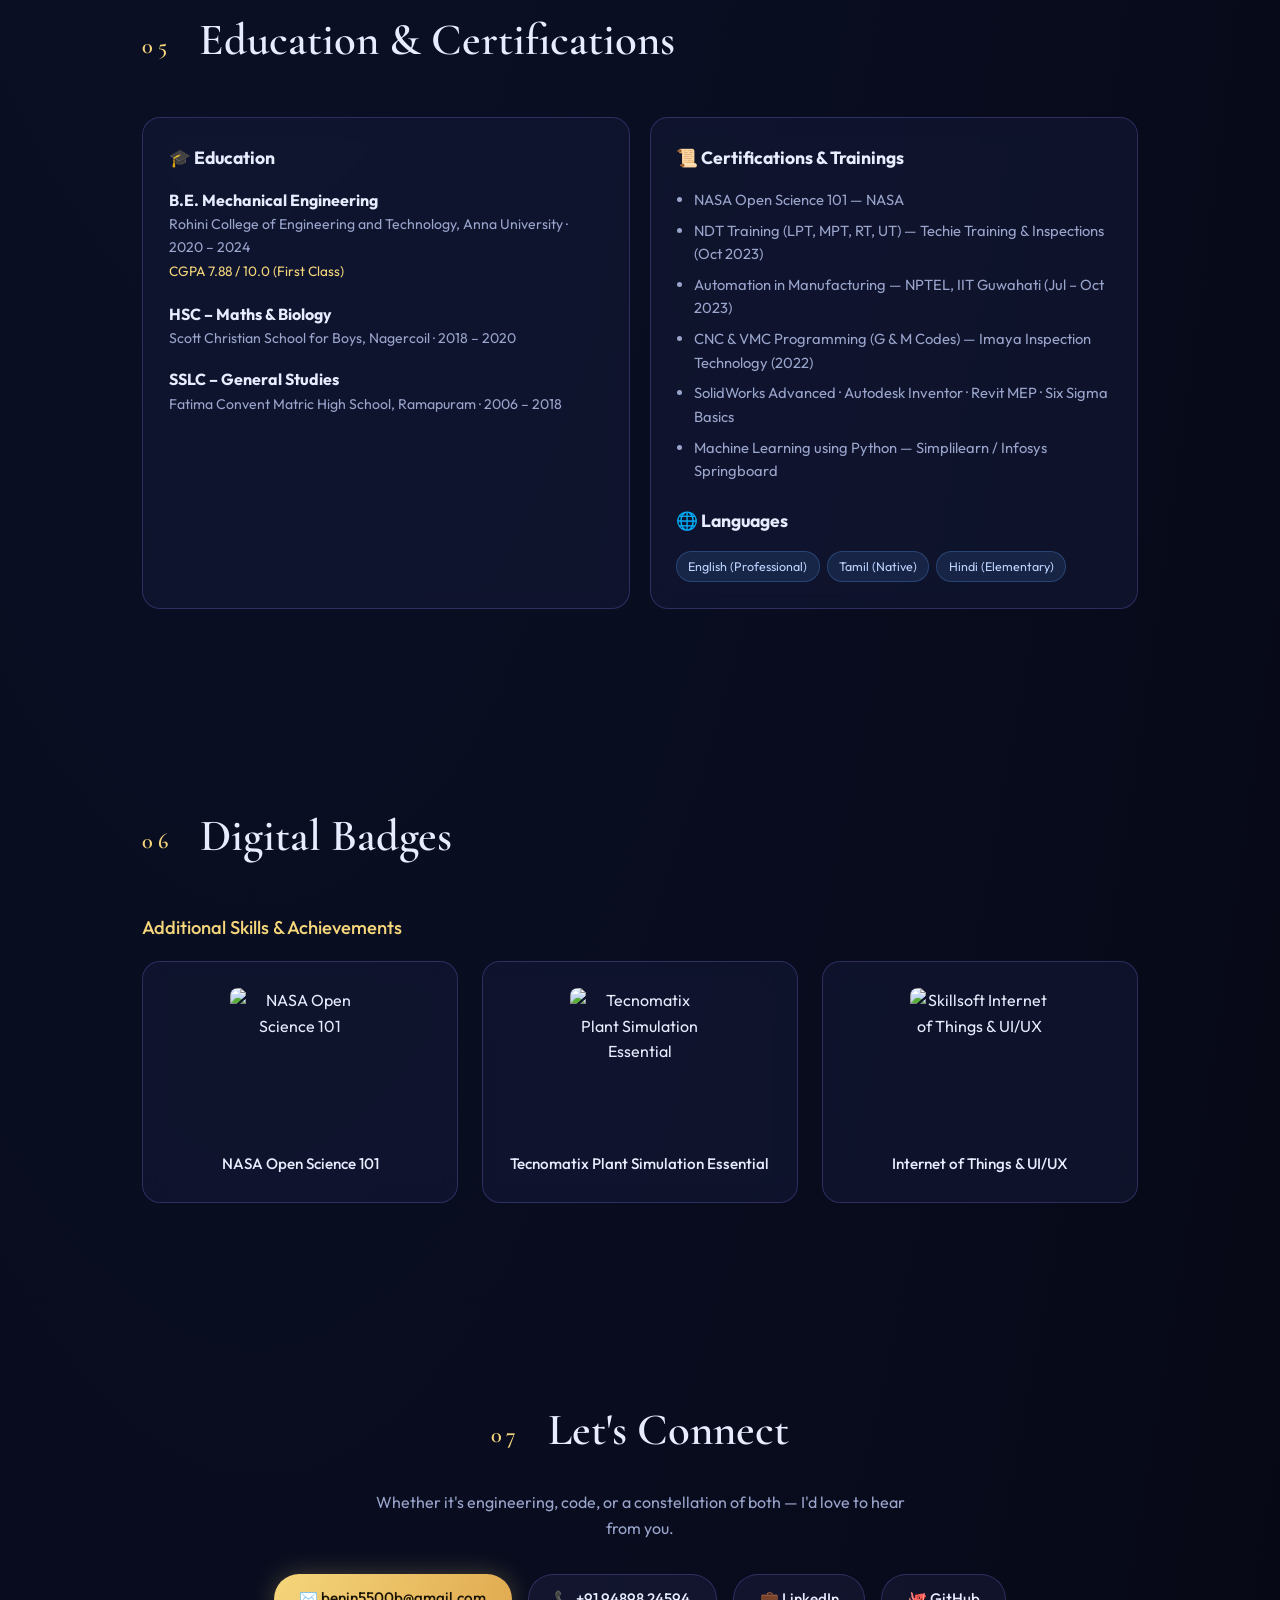
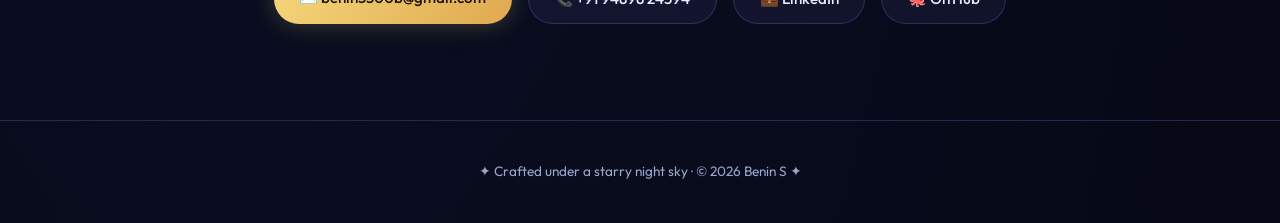
==== commit 17c6b4c9: "Update index (1).html" ====
--- a/index (1).html
+++ b/index (1).html
@@ -256,17 +256,6 @@
     <a class="btn ghost" href="https://github.com/Benin07" target="_blank" rel="noopener">🐙 GitHub</a>
   </div>
 </section>
-
-<section id="downloads" class="section contact">
-  <h2 class="section-title"><span>08</span> Source Files</h2>
-  <p class="contact-lead" style="margin-bottom: 2rem;">Download the finalized source files for this website below.</p>
-  <div class="contact-links">
-    <a class="btn primary" href="/downloads/index.html" download="index.html">📥 index.html</a>
-    <a class="btn primary" href="/downloads/style.css" download="style.css">📥 style.css</a>
-    <a class="btn primary" href="/downloads/script.js" download="script.js">📥 script.js</a>
-  </div>
-</section>
-
 </main>
 
 <footer>
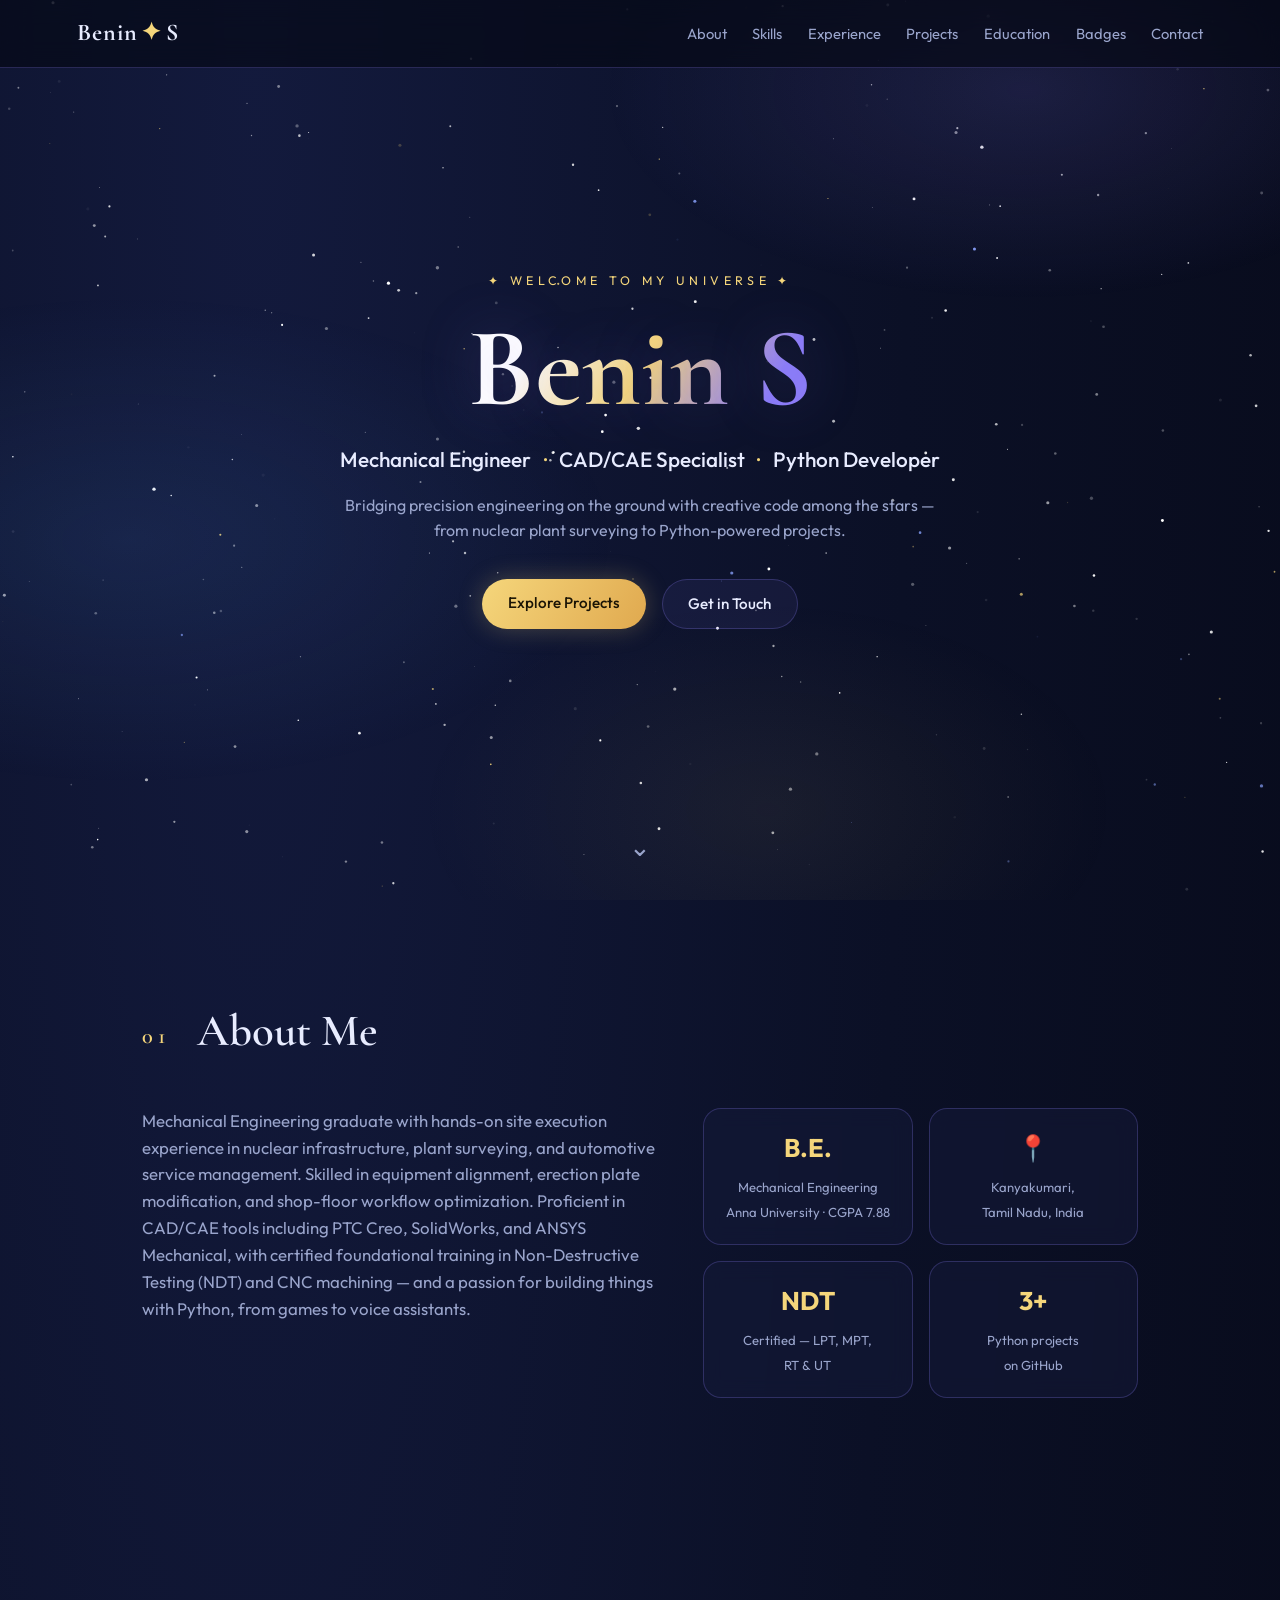
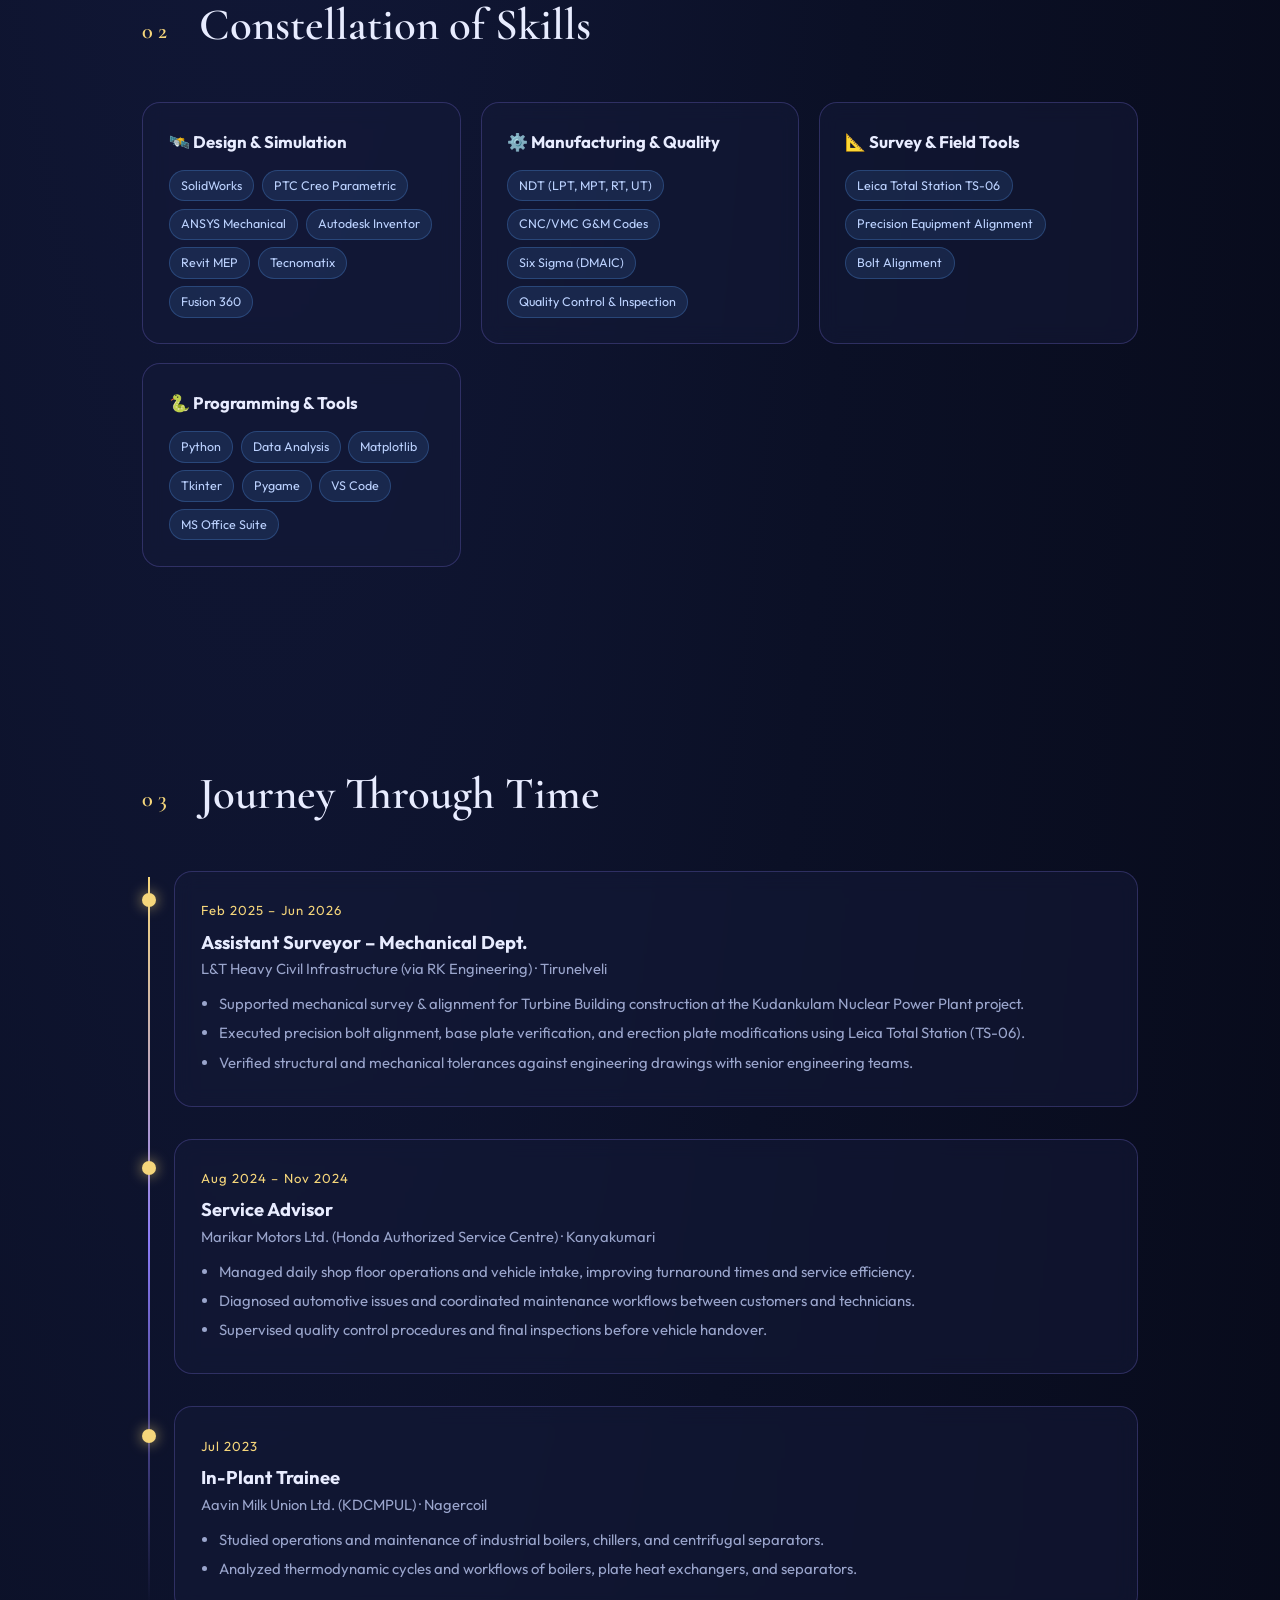
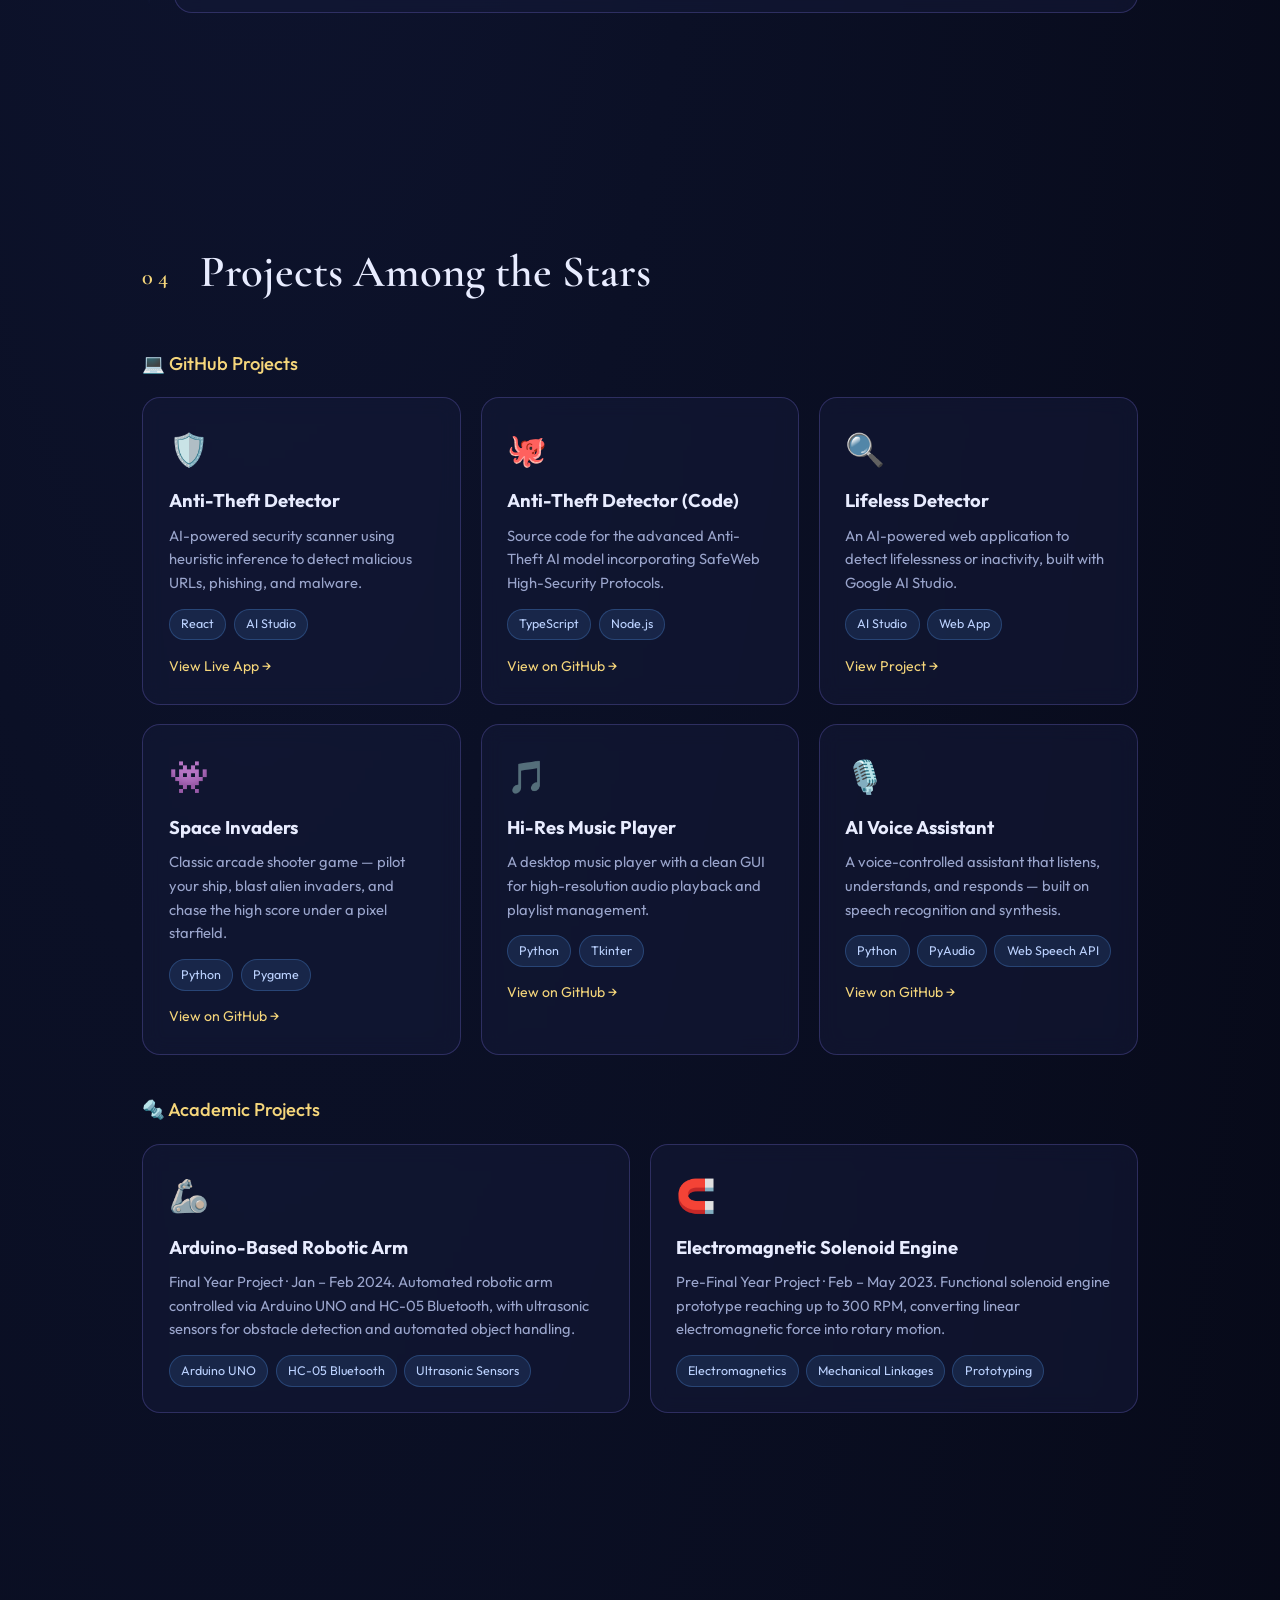
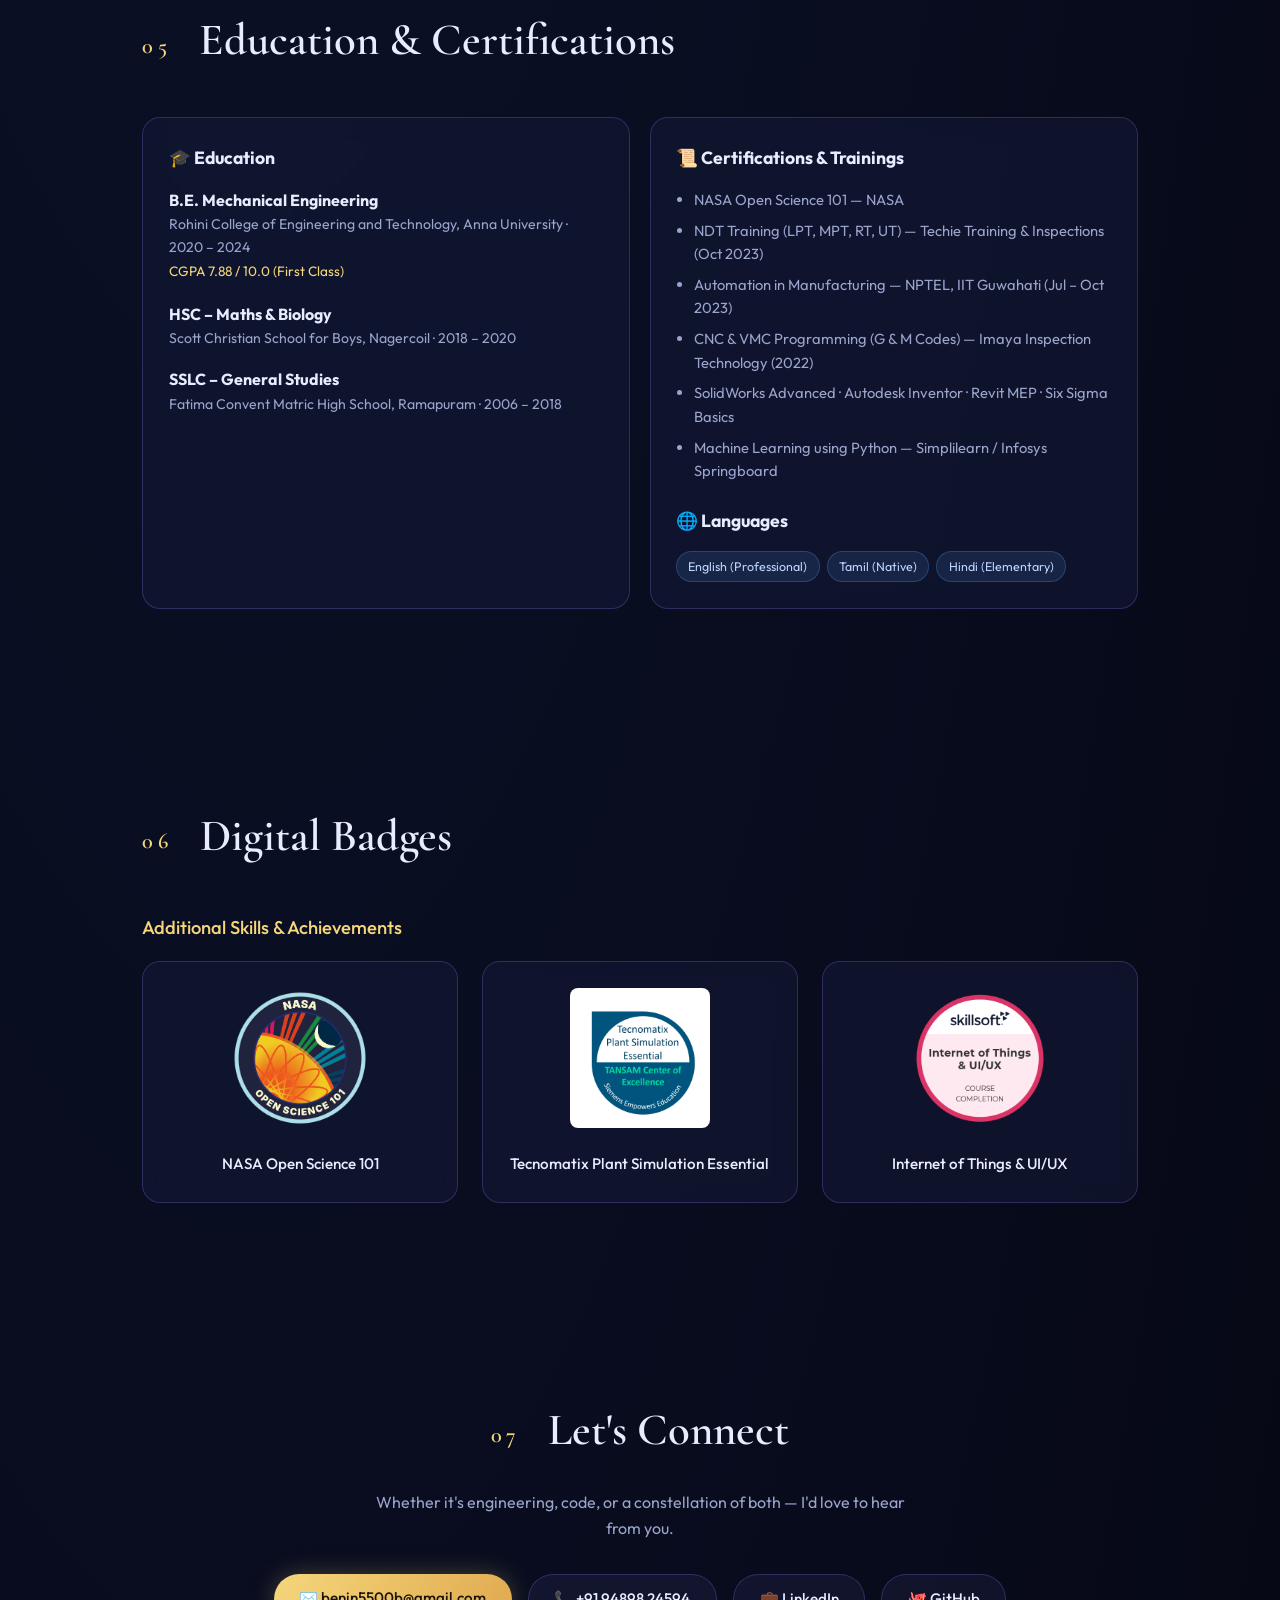
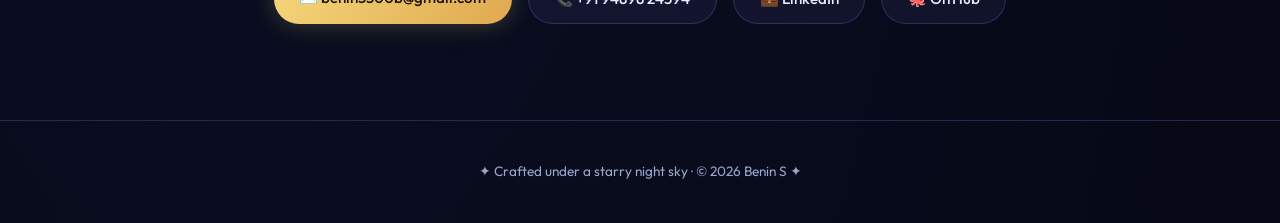
==== commit c8ba5aa7: "Change download link to contact link in index.html" ====
--- a/index (1).html
+++ b/index (1).html
@@ -35,7 +35,7 @@
   <p class="hero-sub">Bridging precision engineering on the ground with creative code among the stars — from nuclear plant surveying to Python-powered projects.</p>
   <div class="hero-cta">
     <a class="btn primary" href="#projects">Explore Projects</a>
-    <a class="btn ghost" href="#downloads">Download Files</a>
+     <a class="btn ghost" href="#contact">Get in Touch</a>
   </div>
   <div class="scroll-hint">⌄</div>
 </header>
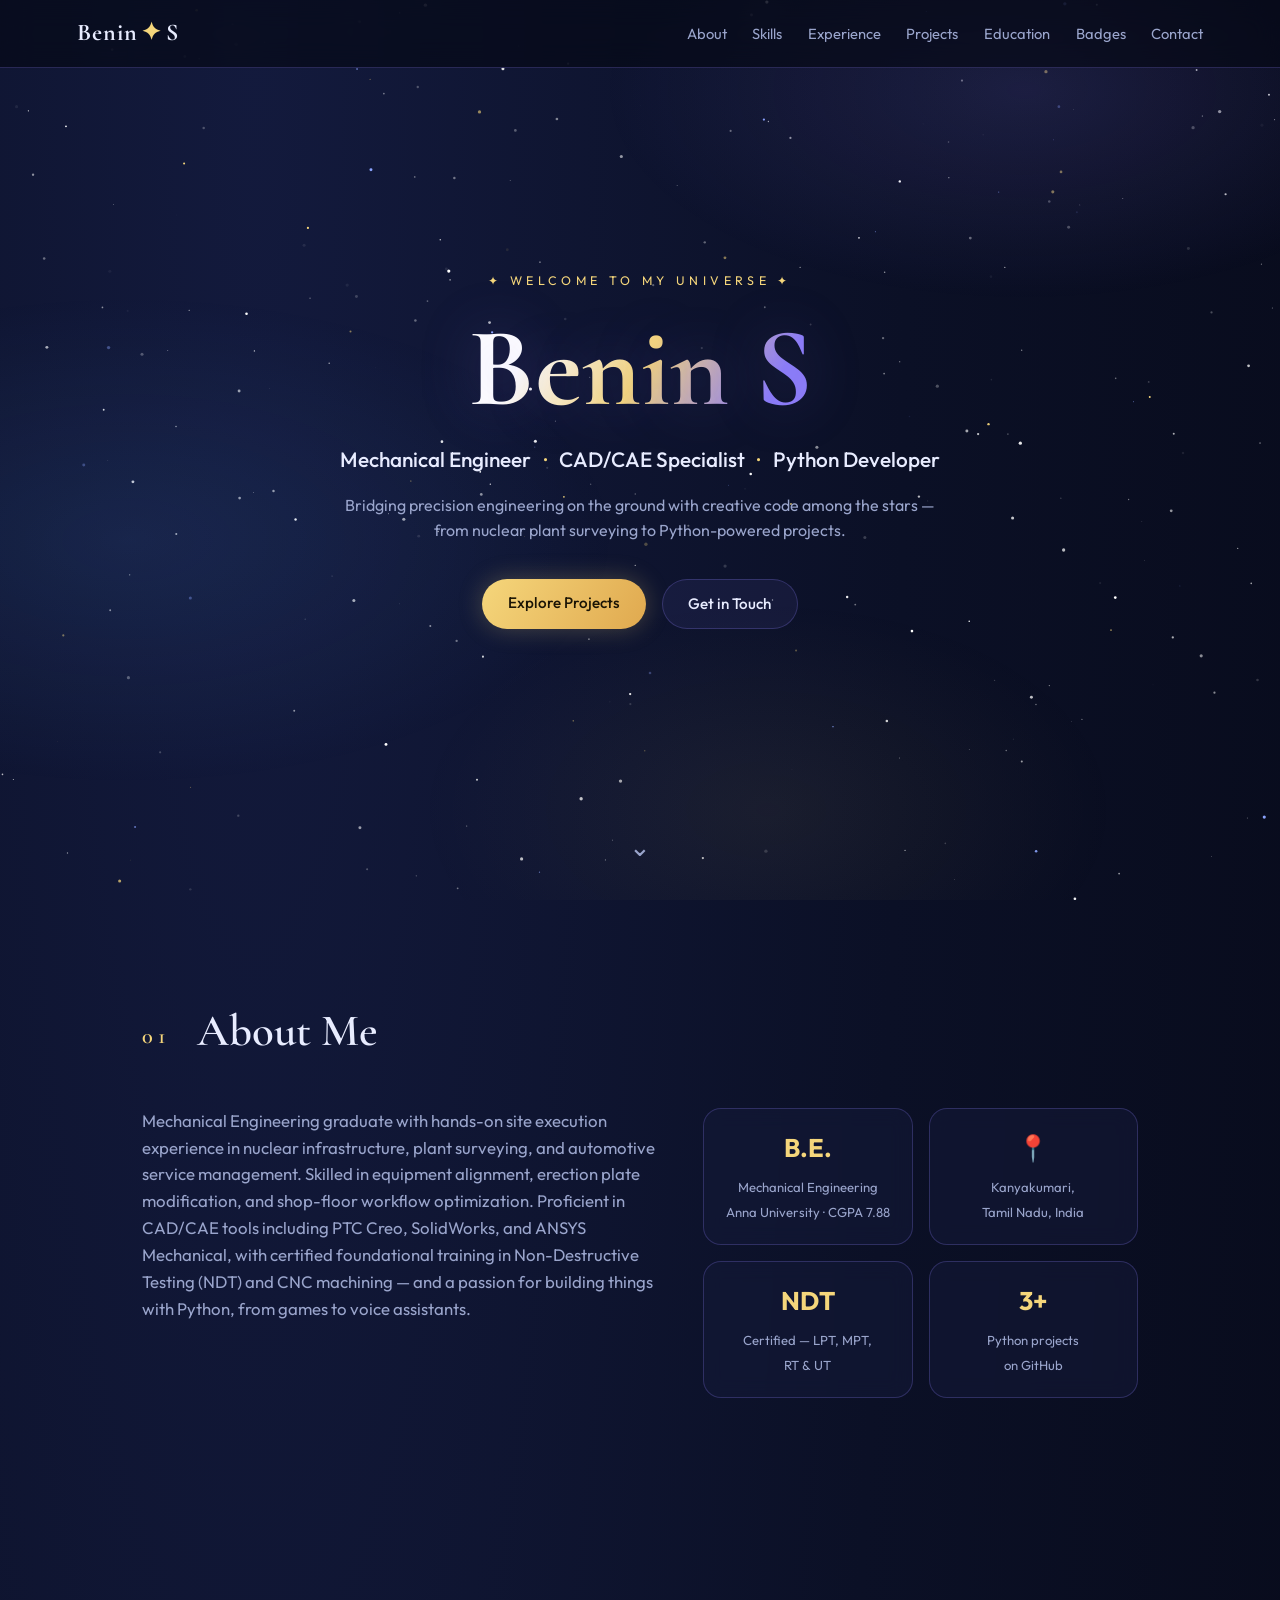
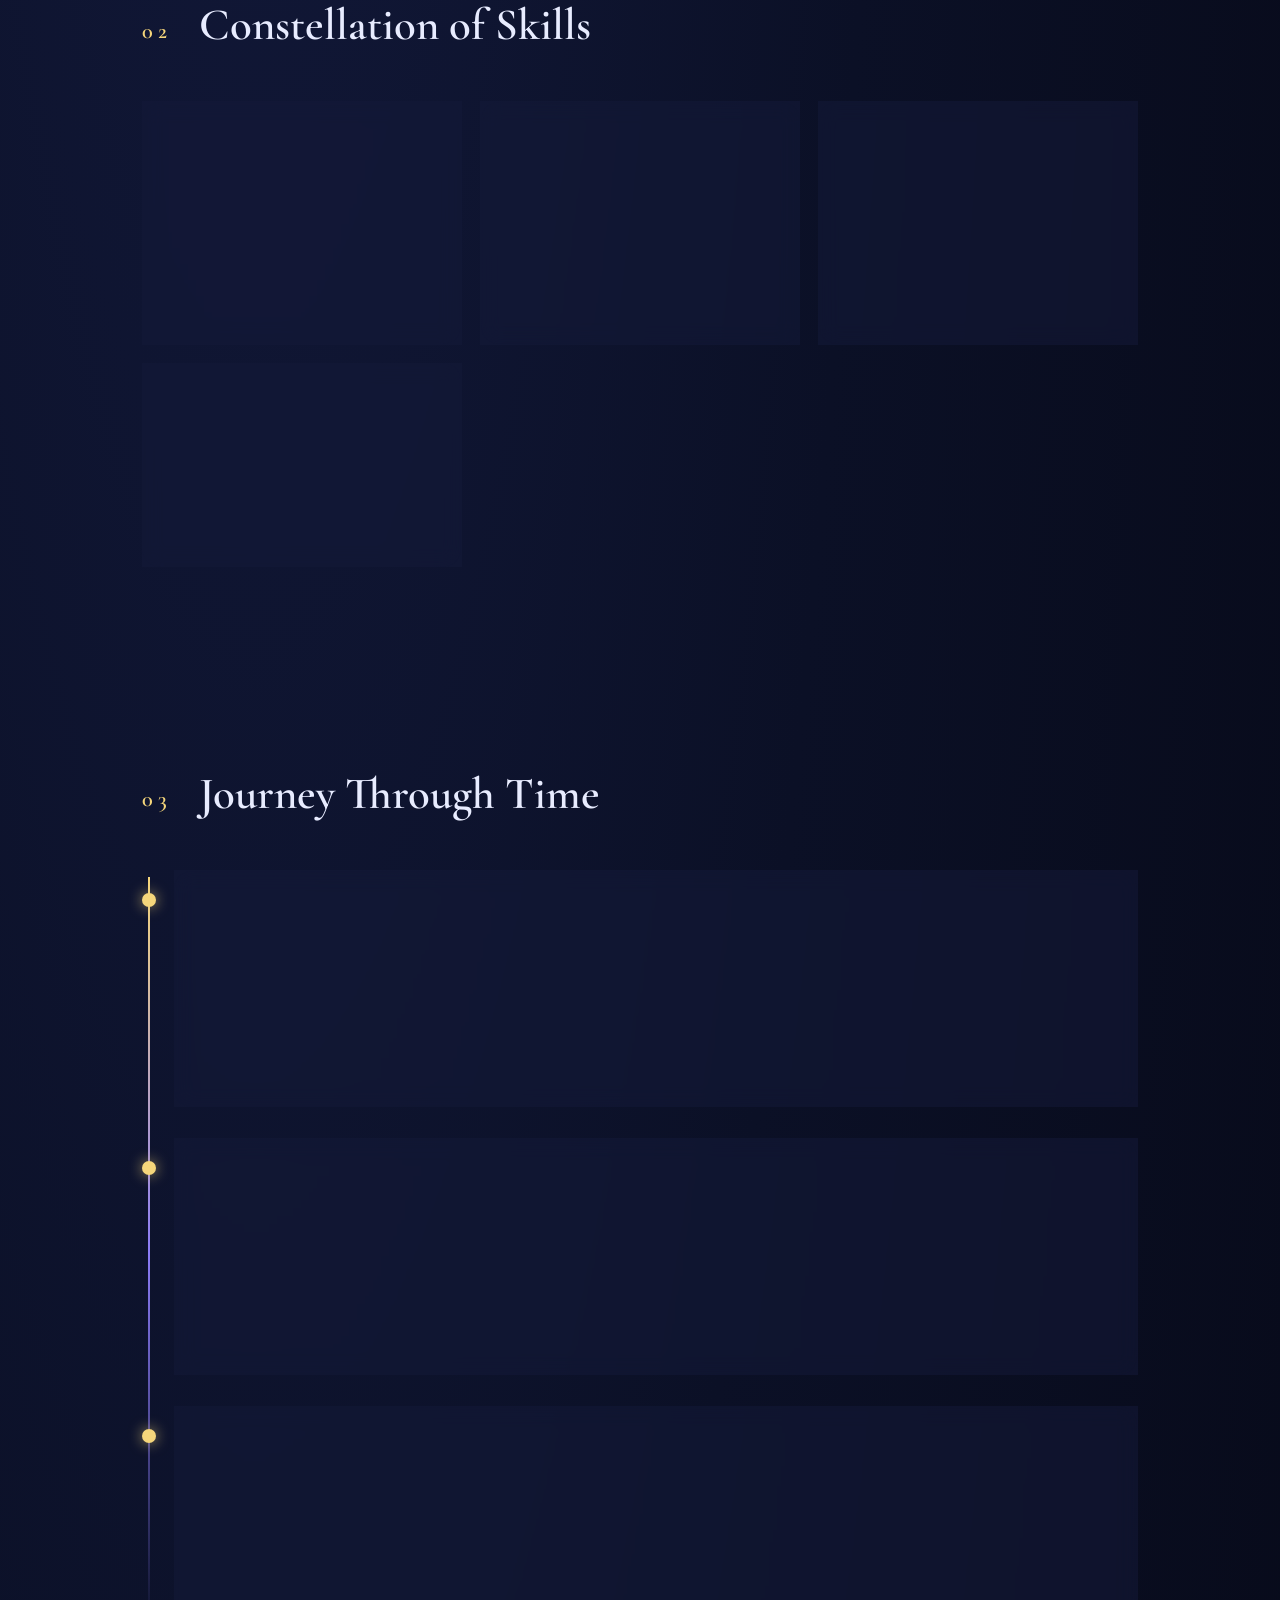
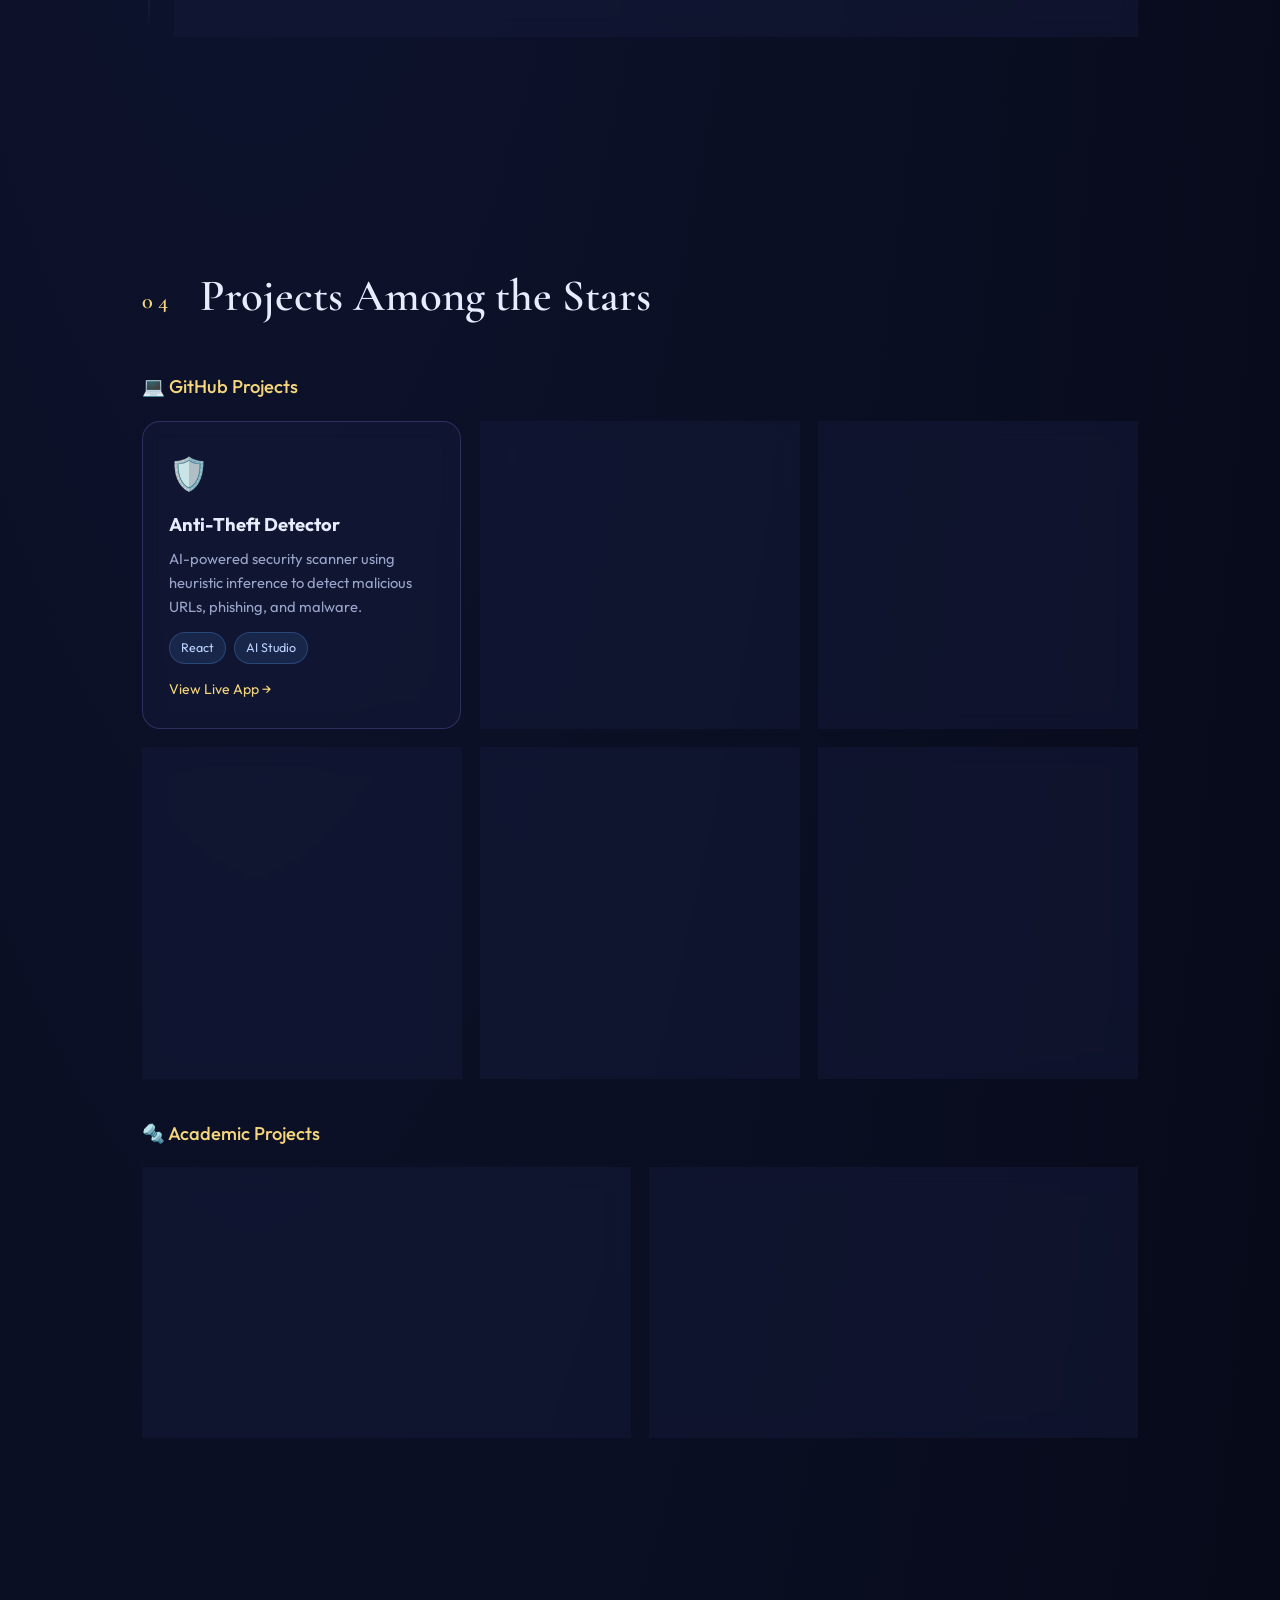
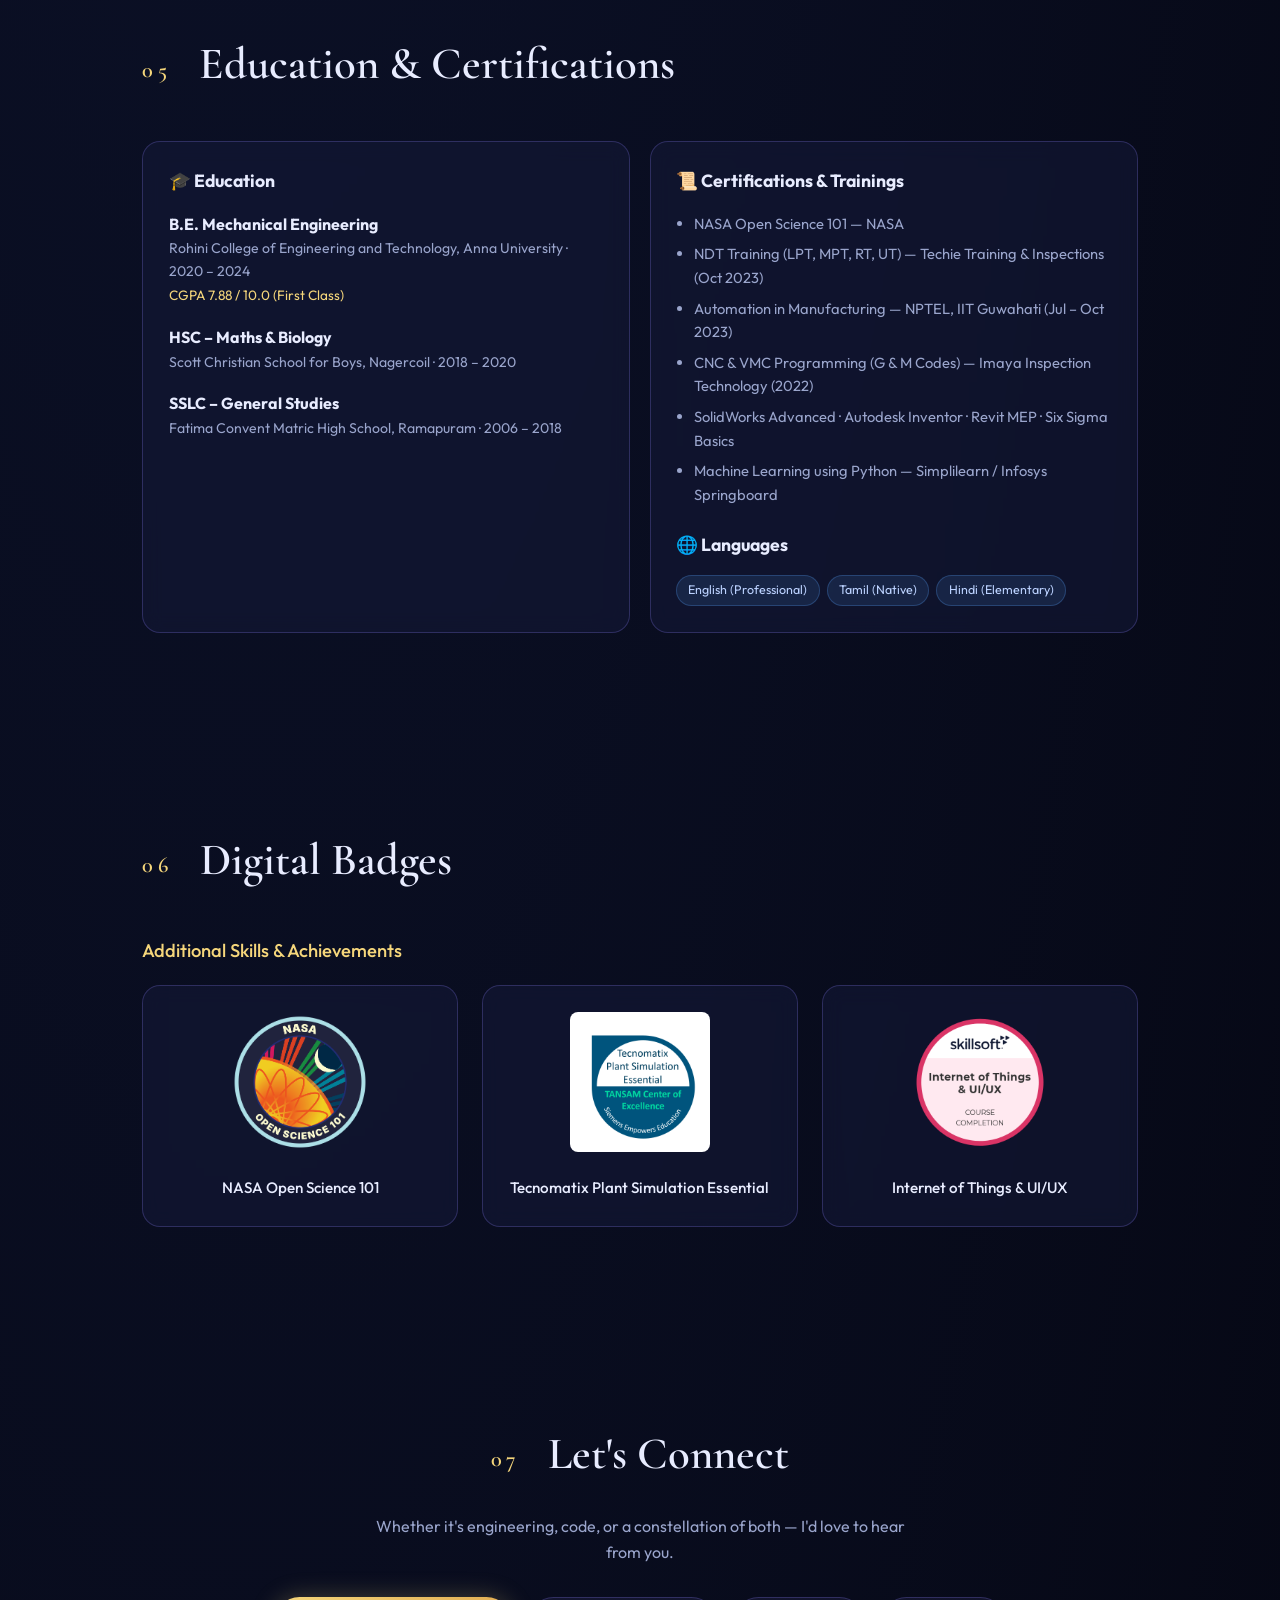
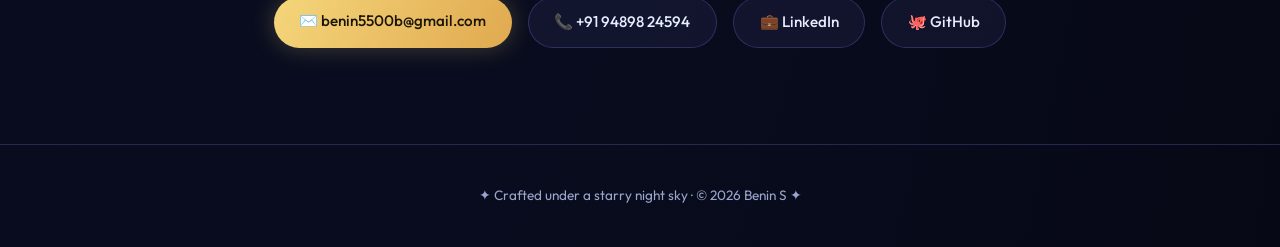
==== commit 5c195f80: "Revise bullet point for clarity and detail" ====
--- a/index (1).html
+++ b/index (1).html
@@ -119,7 +119,8 @@
         <h4>Aavin Milk Union Ltd. (KDCMPUL) · Nagercoil</h4>
         <ul>
           <li>Studied operations and maintenance of industrial boilers, chillers, and centrifugal separators.</li>
-          <li>Analyzed thermodynamic cycles and workflows of boilers, plate heat exchangers, and separators.</li>
+          <li> Evaluated operational parameters, heat transfer cycles, and maintenance routines across critical
+plant machinery, including high-capacity boilers, PHE systems, and centrifugal separators.</li>
         </ul>
       </div>
     </div>
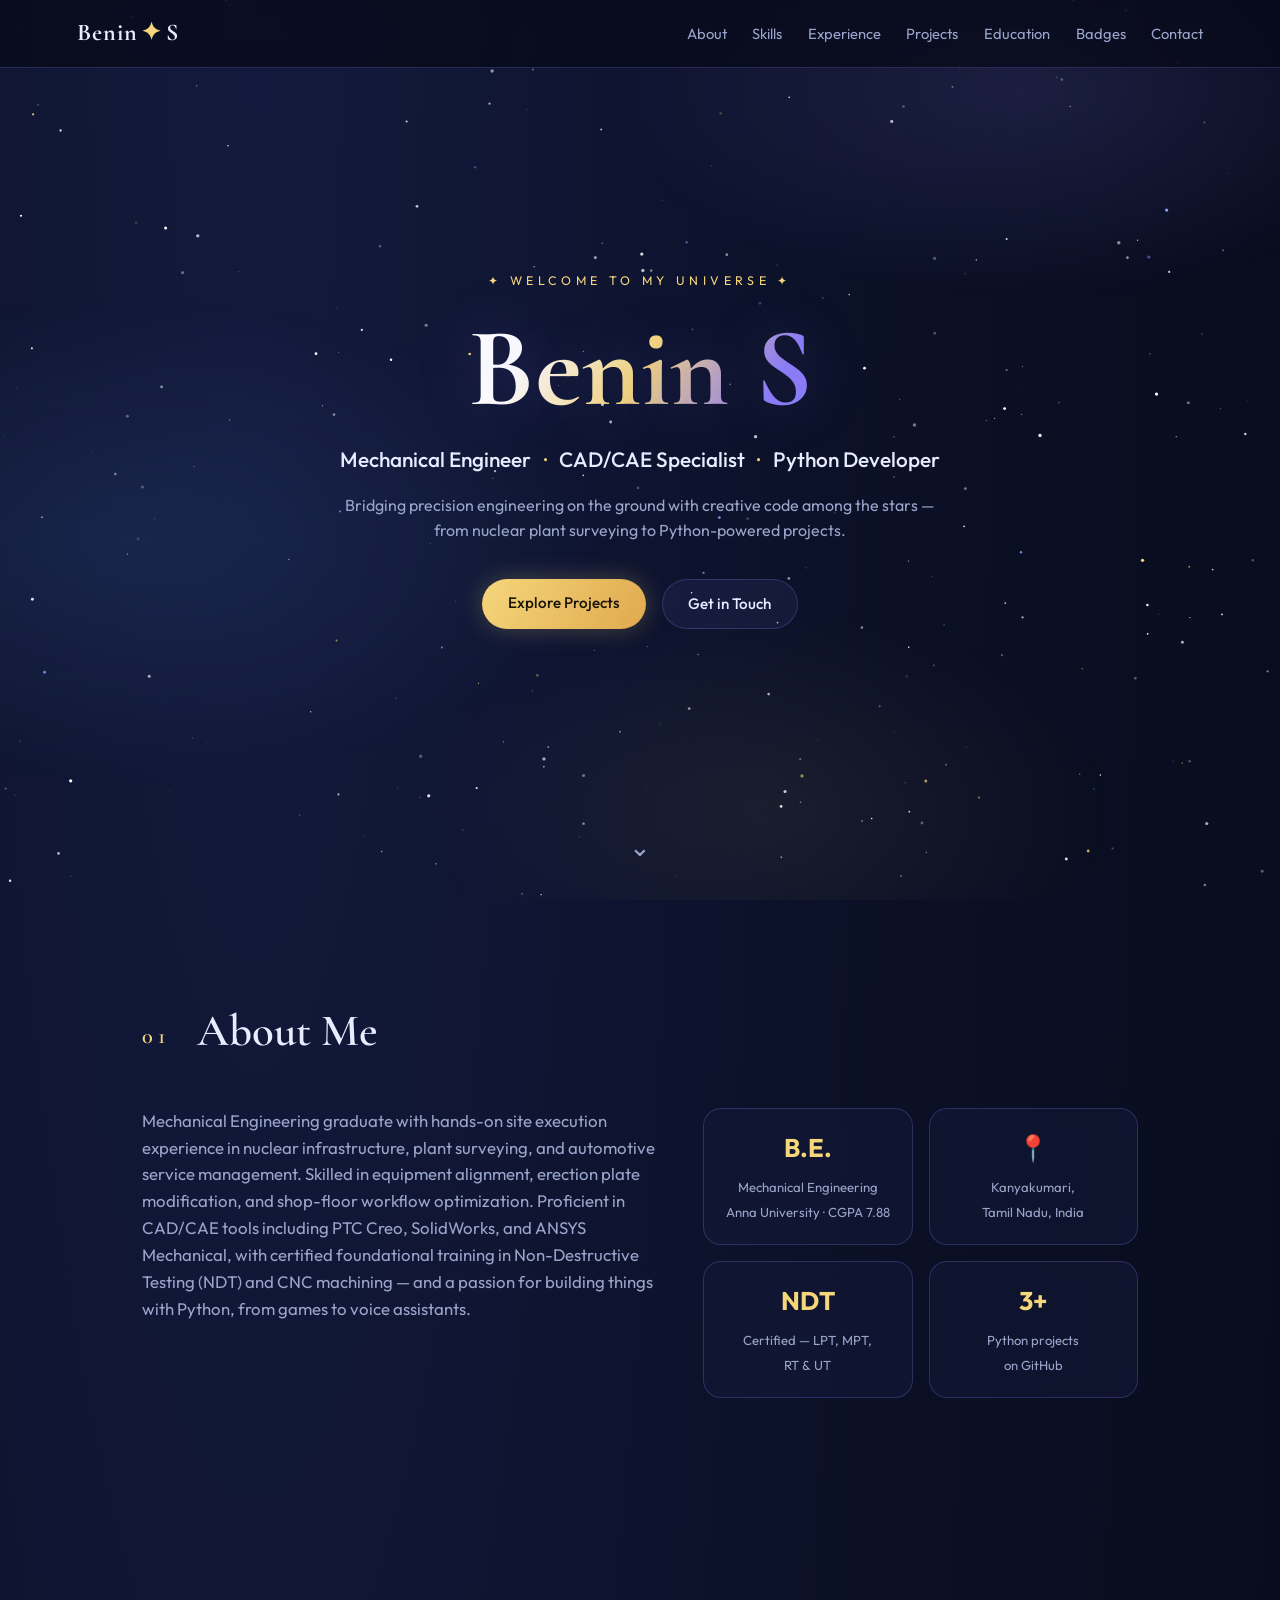
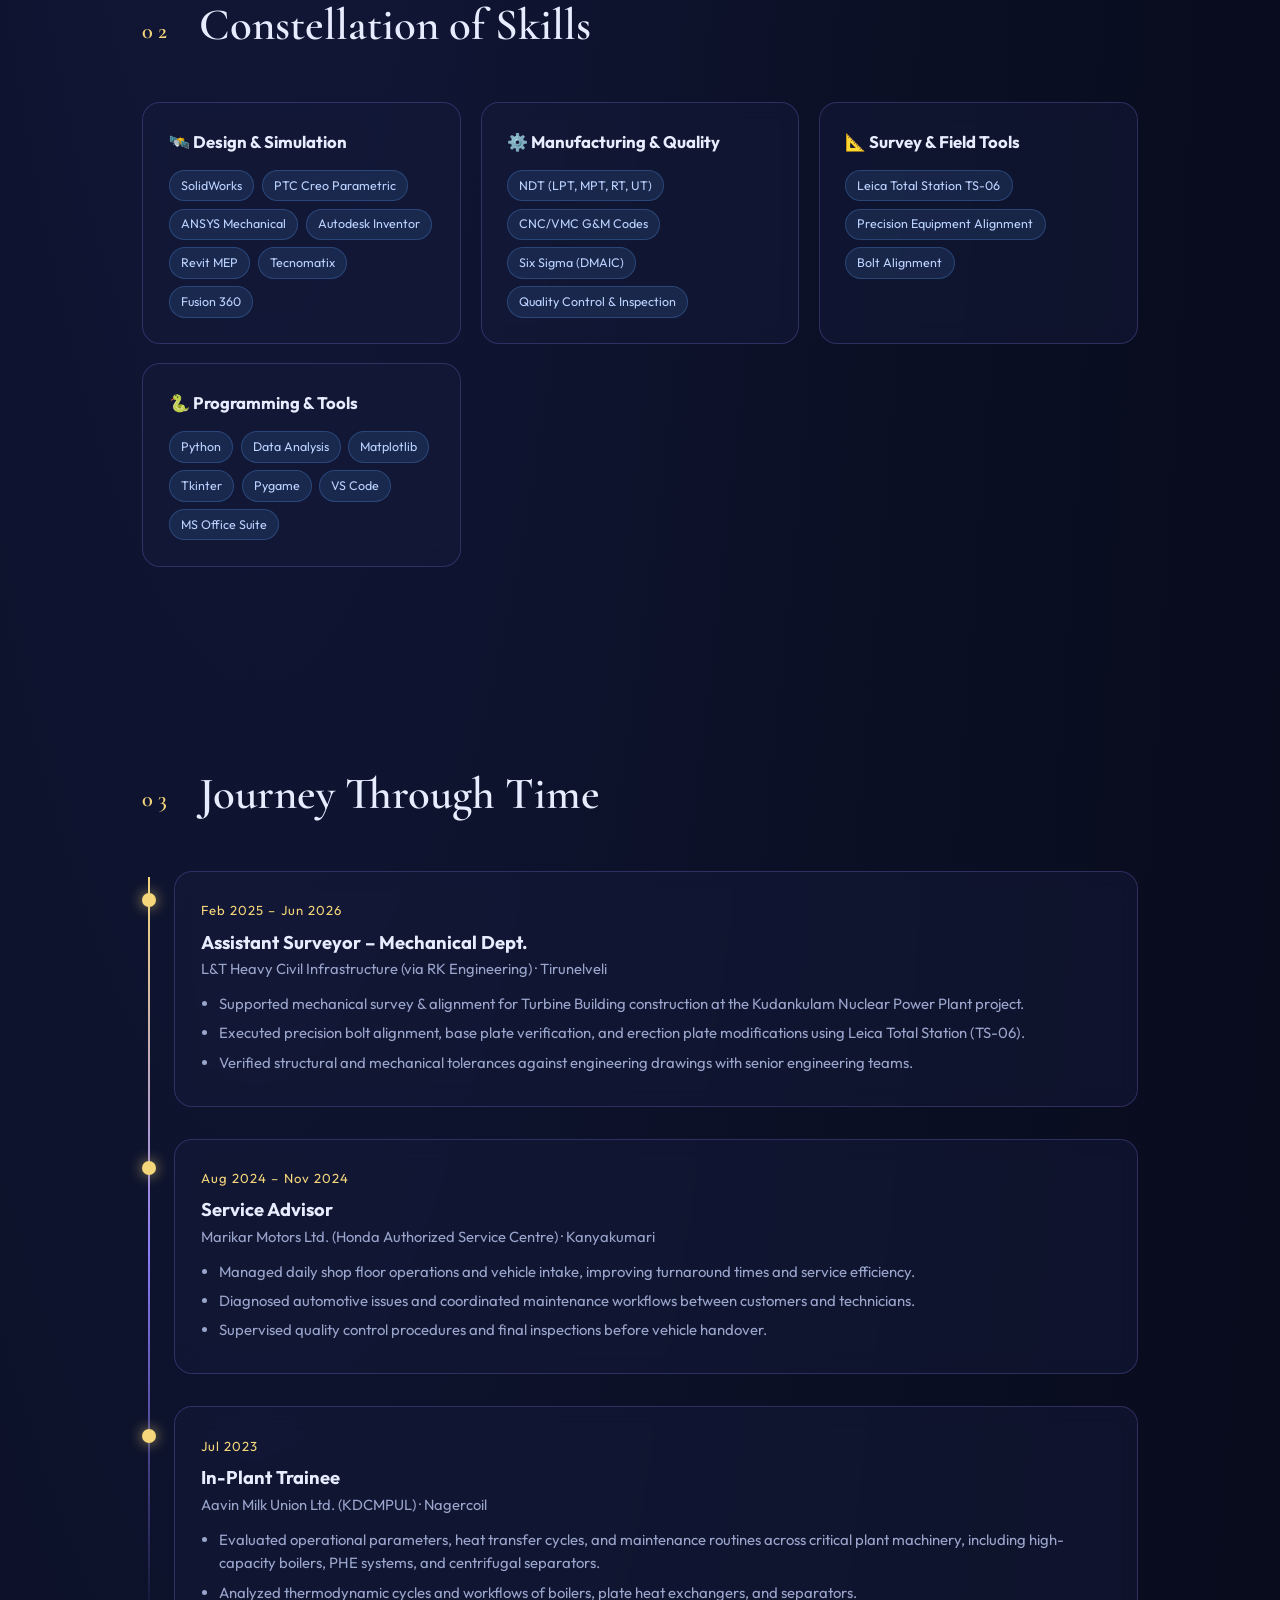
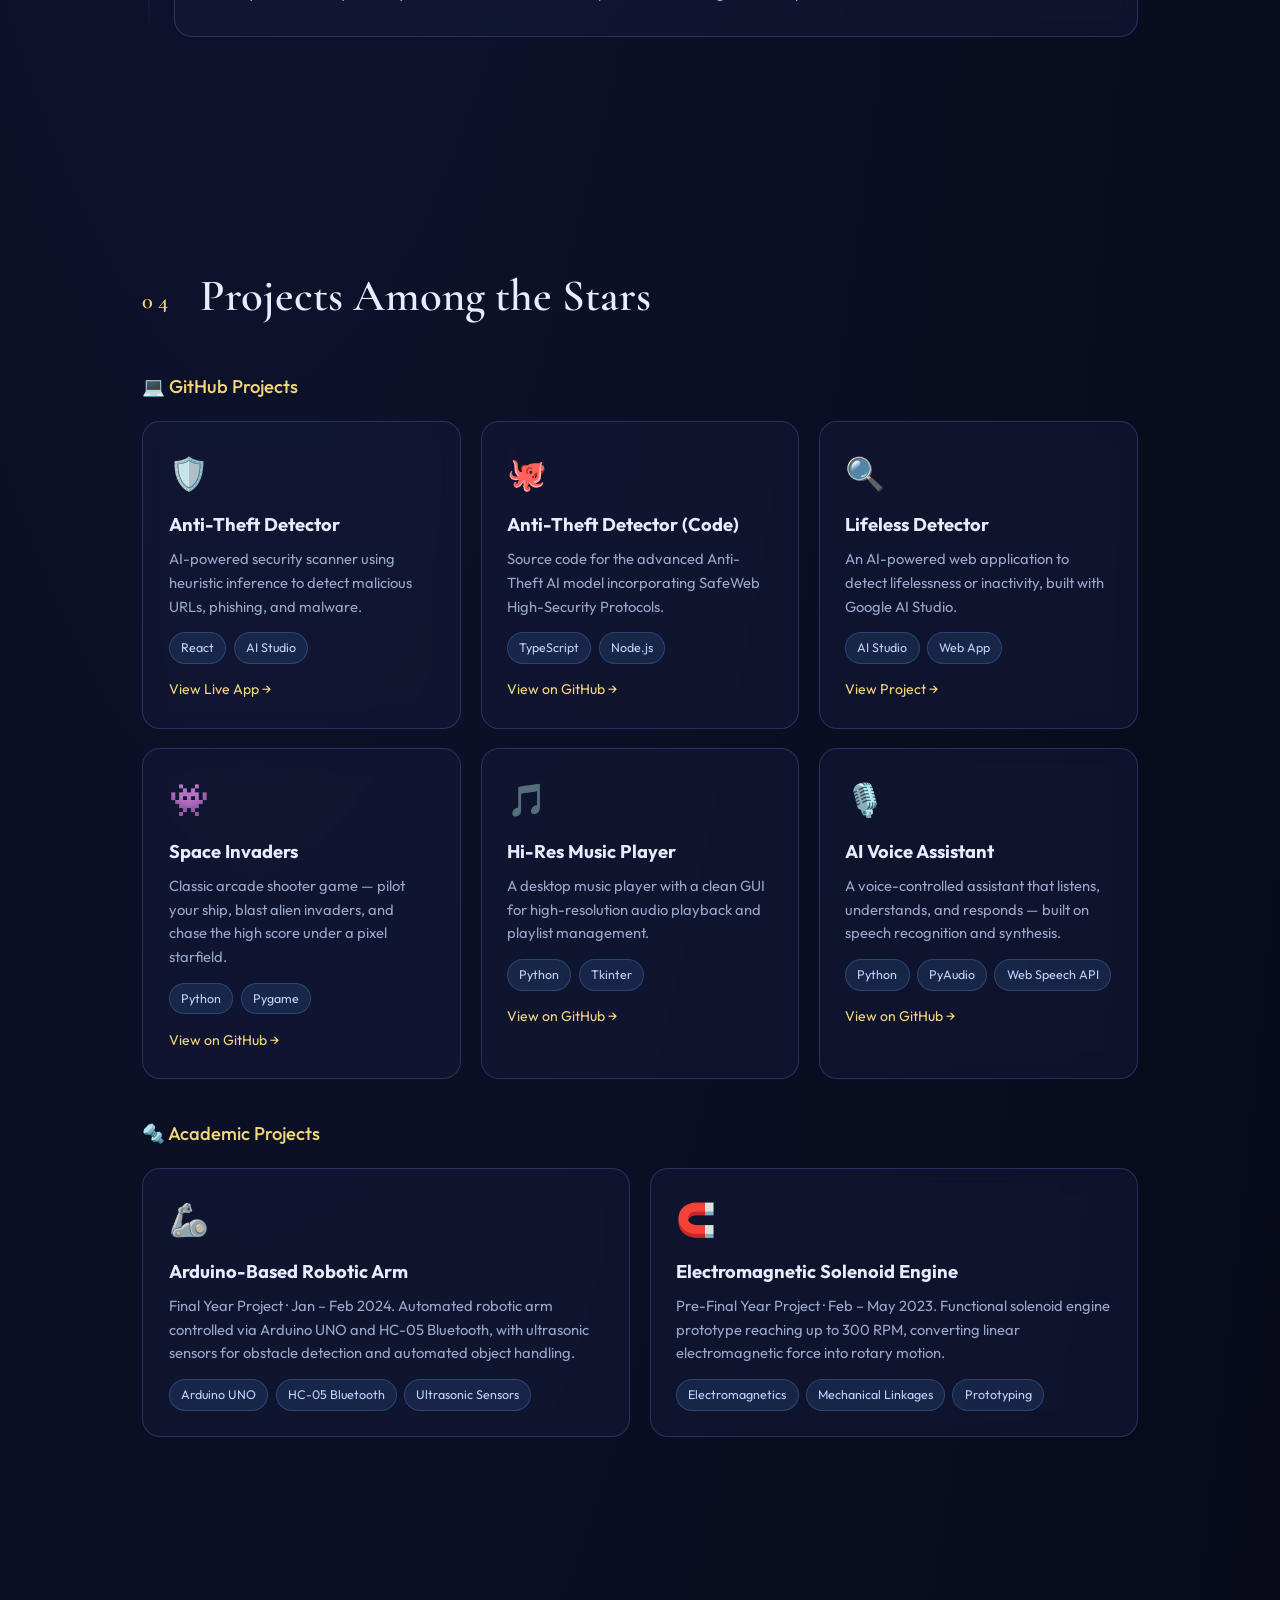
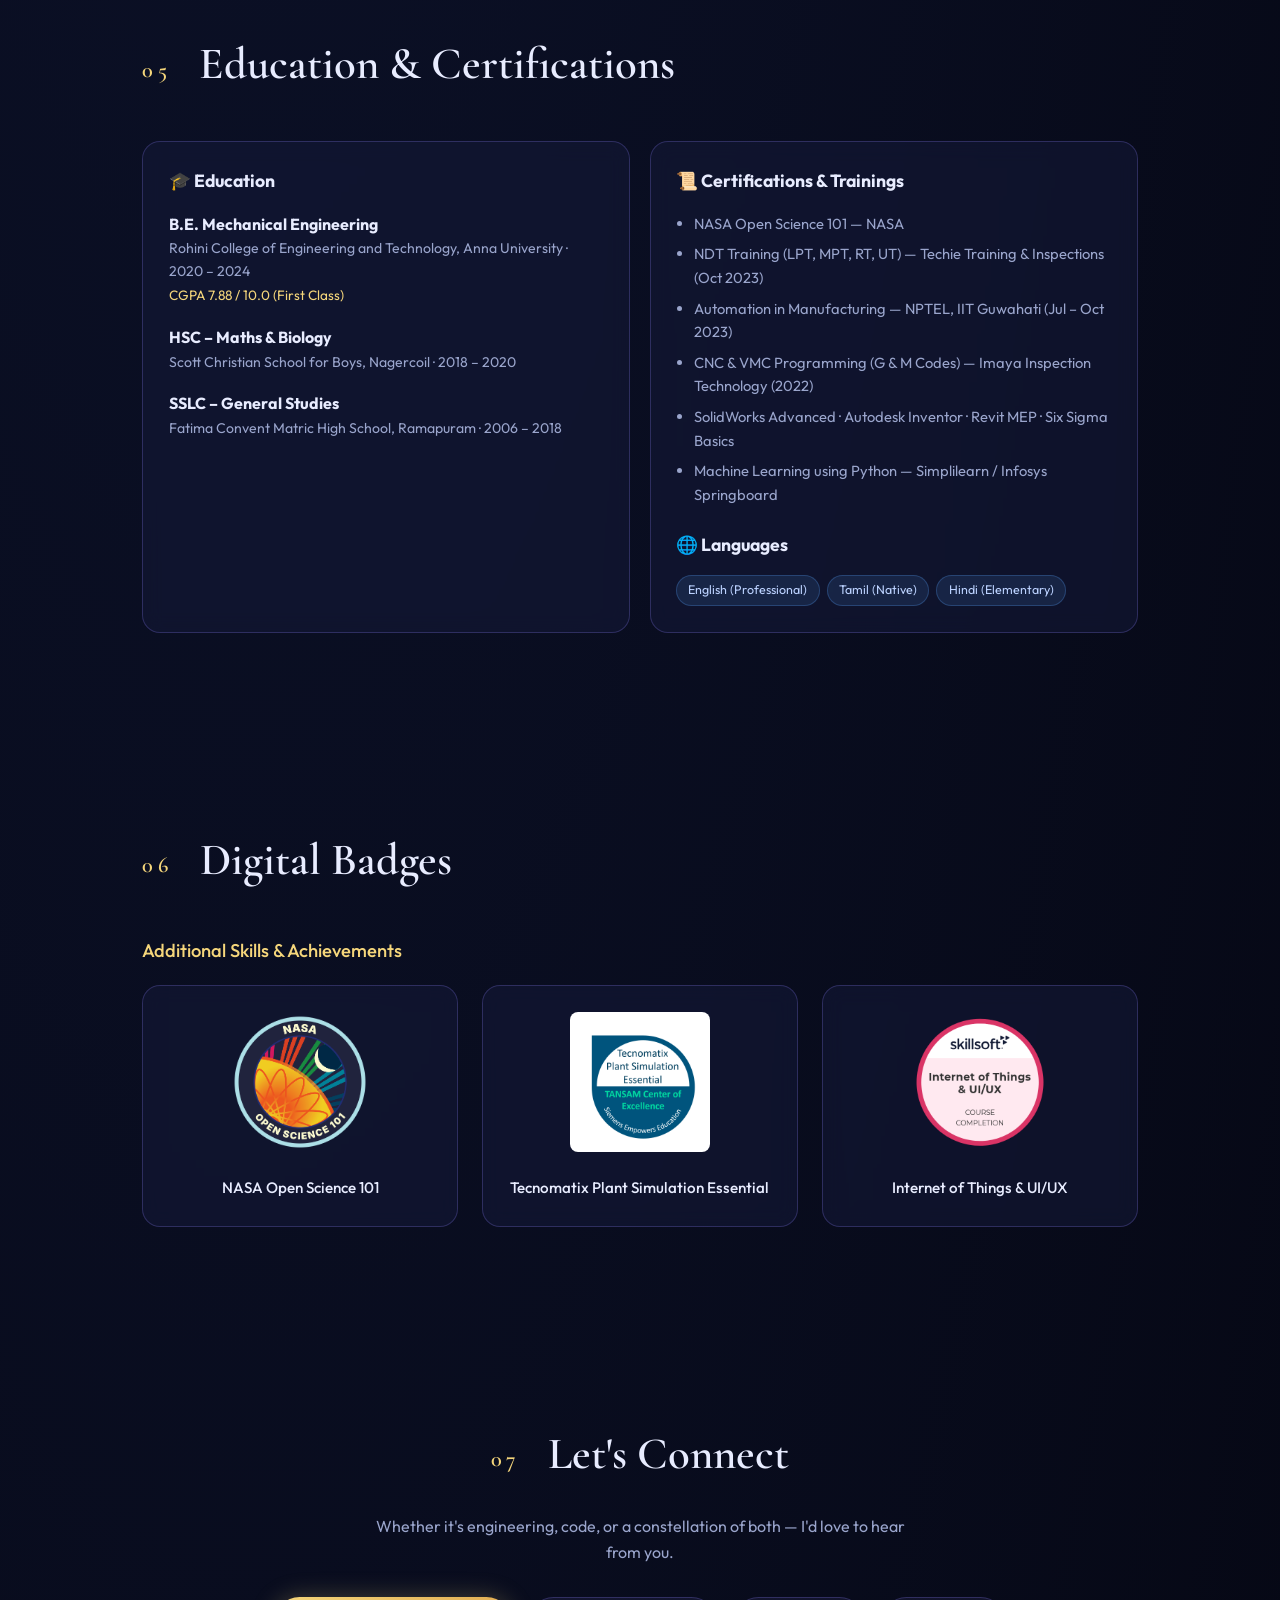
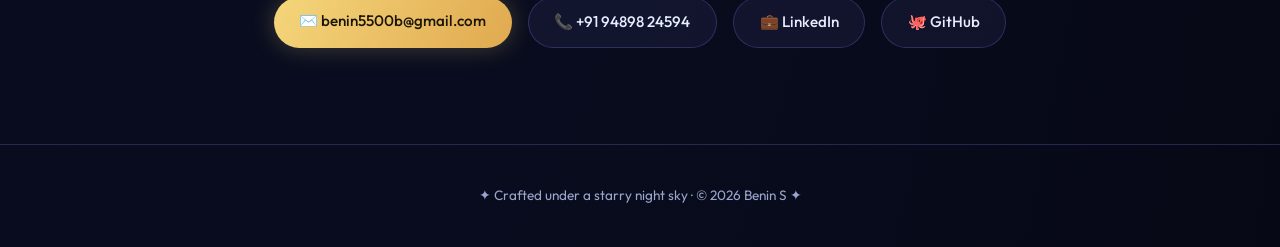
==== commit 0bd4496b: "Refine job description for In-Plant Trainee role Updated job responsibilities for clarity and detail" ====
--- a/index (1).html
+++ b/index (1).html
@@ -118,9 +118,9 @@
         <h3>In-Plant Trainee</h3>
         <h4>Aavin Milk Union Ltd. (KDCMPUL) · Nagercoil</h4>
         <ul>
-          <li>Studied operations and maintenance of industrial boilers, chillers, and centrifugal separators.</li>
-          <li> Evaluated operational parameters, heat transfer cycles, and maintenance routines across critical
+          <li>Evaluated operational parameters, heat transfer cycles, and maintenance routines across critical
 plant machinery, including high-capacity boilers, PHE systems, and centrifugal separators.</li>
+          <li>Analyzed thermodynamic cycles and workflows of boilers, plate heat exchangers, and separators.</li>
         </ul>
       </div>
     </div>
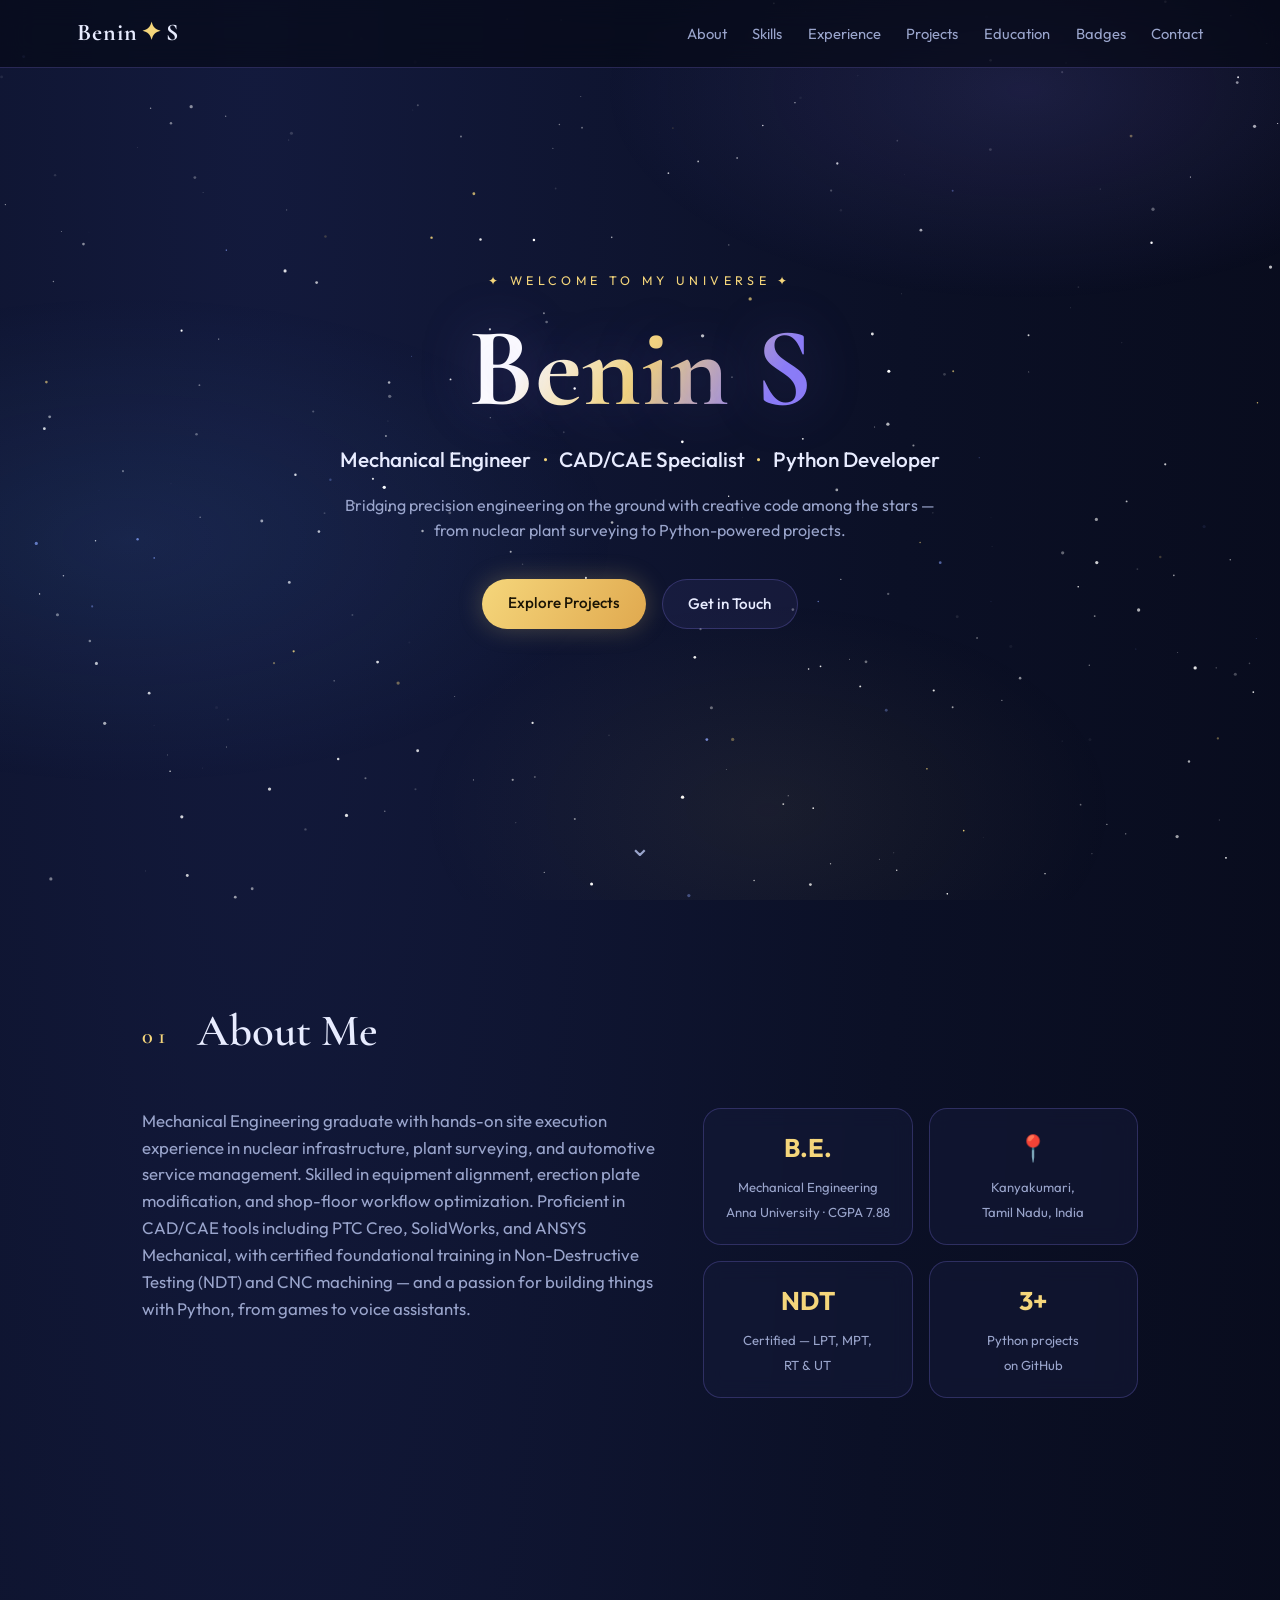
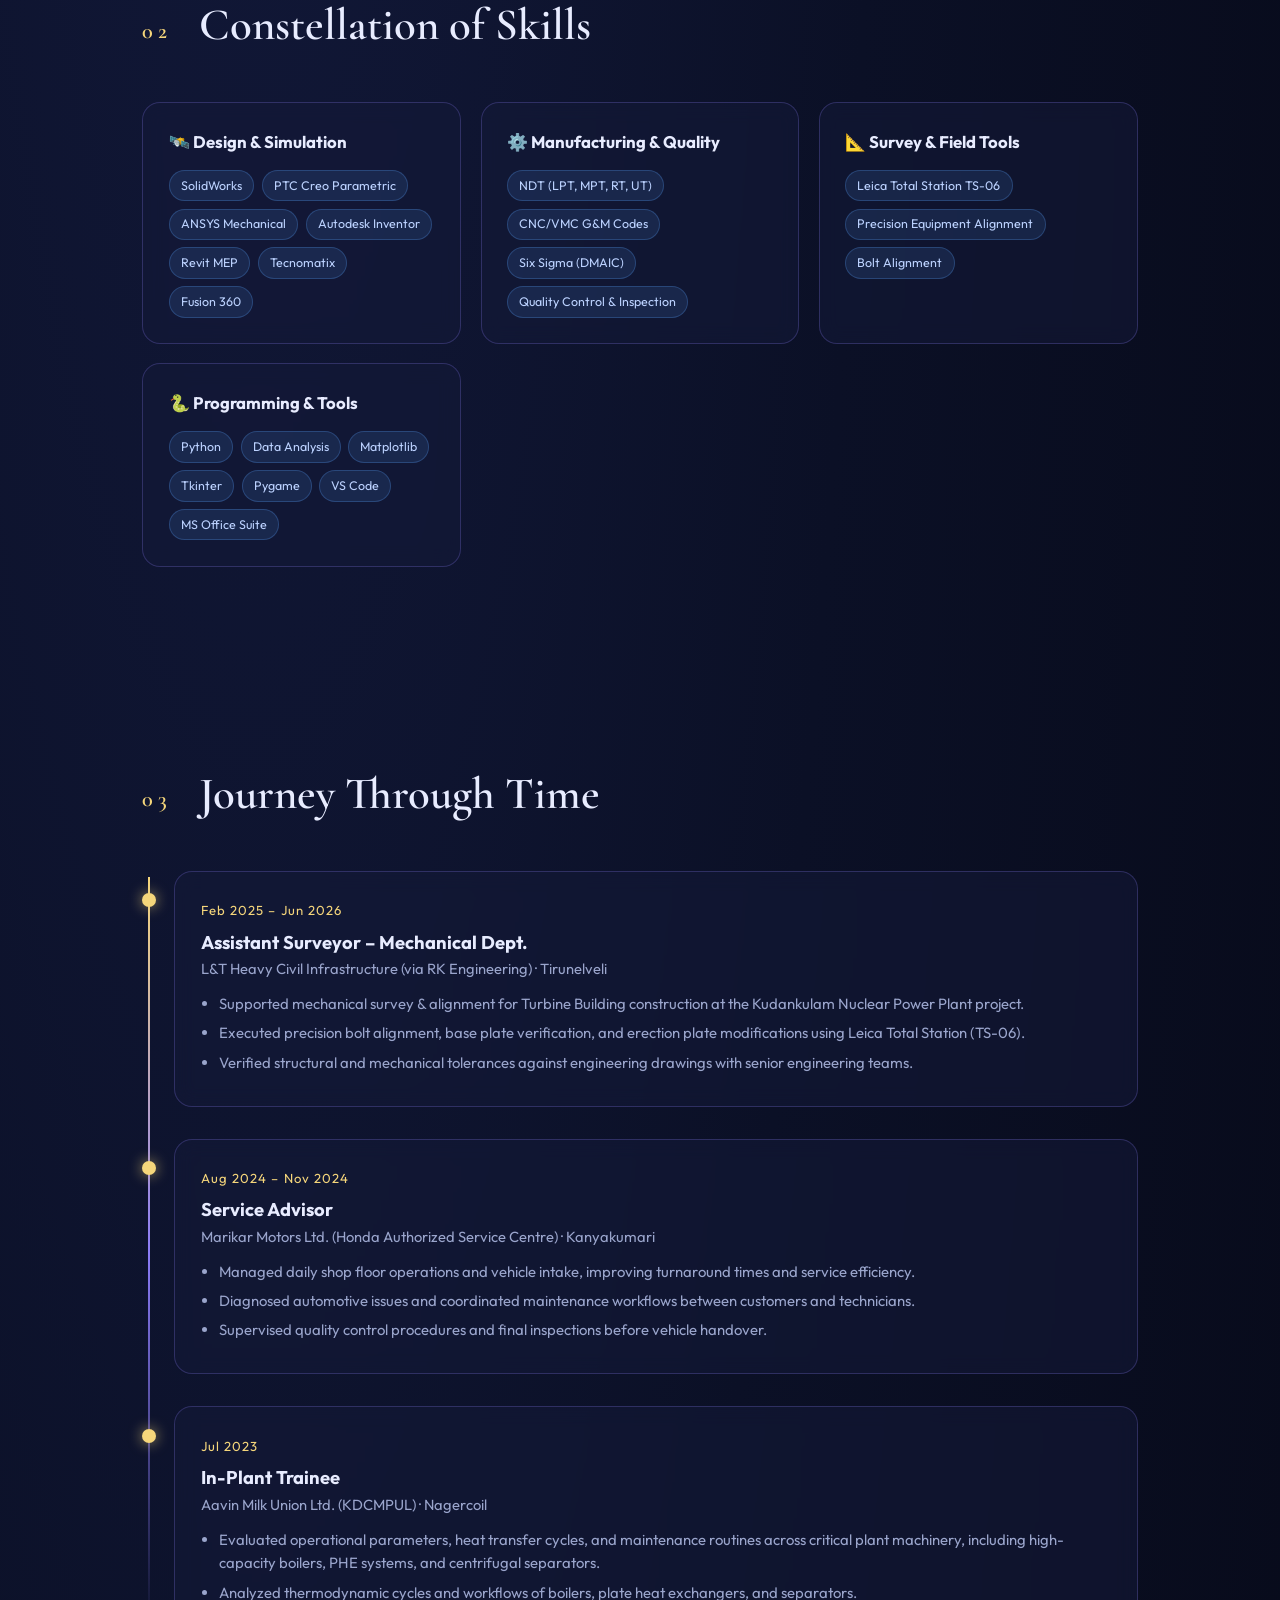
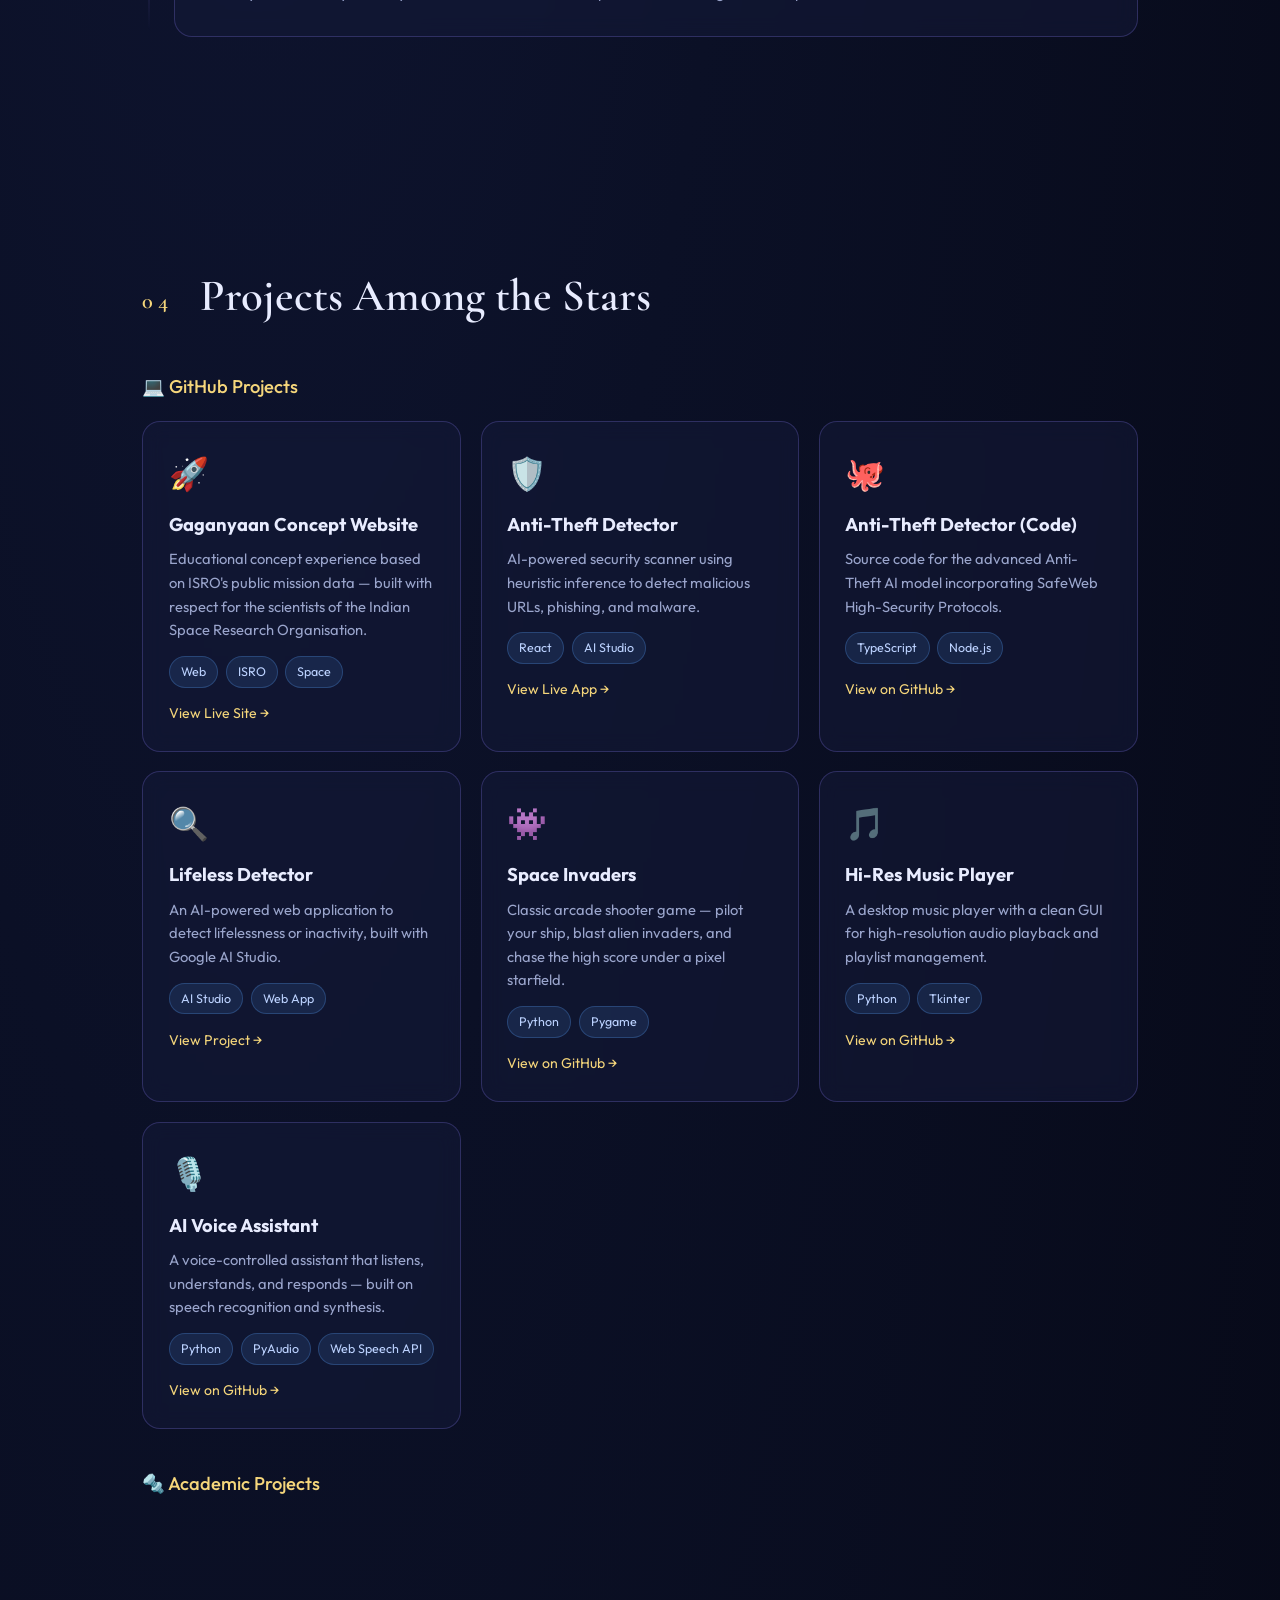
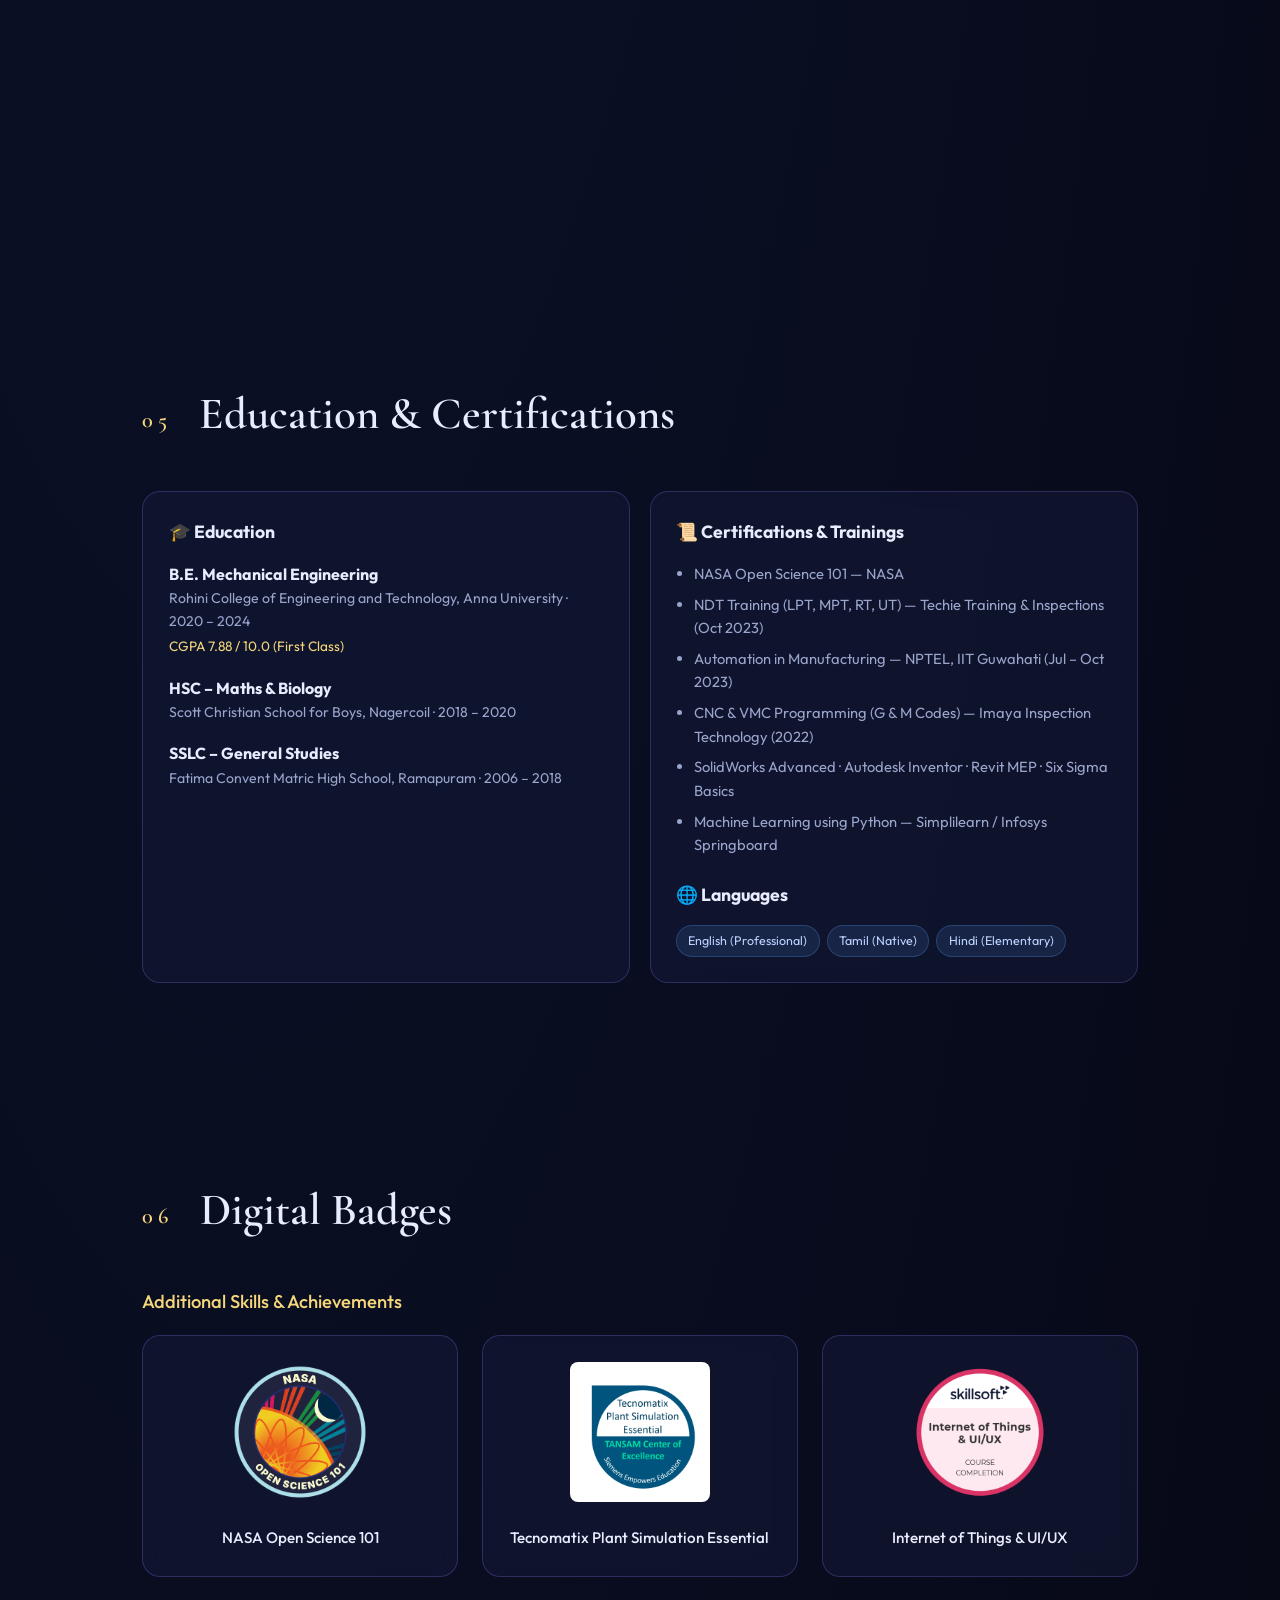
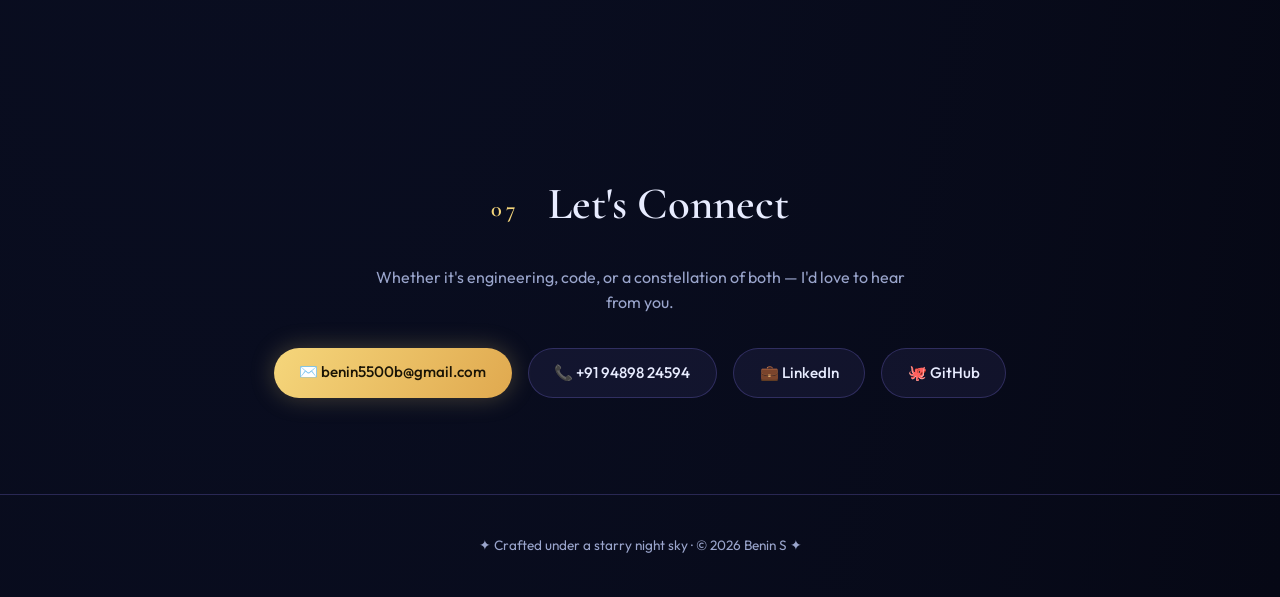
==== commit 251dce14: "Add Gaganyaan Concept project card Added a new project card for the Gaganyaan Concept Website, inclu" ====
--- a/index (1).html
+++ b/index (1).html
@@ -132,6 +132,13 @@
 
   <h3 class="sub-heading">💻 GitHub Projects</h3>
   <div class="projects-grid">
+   <a class="glass-card project" href="https://gaganyaanconcept.netlify.app/" target="_blank" rel="noopener">
+      <div class="p-icon">🚀</div>
+      <h3>Gaganyaan Concept Website</h3>
+      <p>Educational concept experience based on ISRO's public mission data — built with respect for the scientists of the Indian Space Research Organisation.</p>
+      <div class="tags"><i>Web</i><i>ISRO</i><i>Space</i></div>
+      <span class="p-link">View Live Site →</span>
+    </a>
     <a class="glass-card project" href="https://anti-theft-detector-1086287792789.asia-southeast1.run.app/" target="_blank" rel="noopener">
       <div class="p-icon">🛡️</div>
       <h3>Anti-Theft Detector</h3>
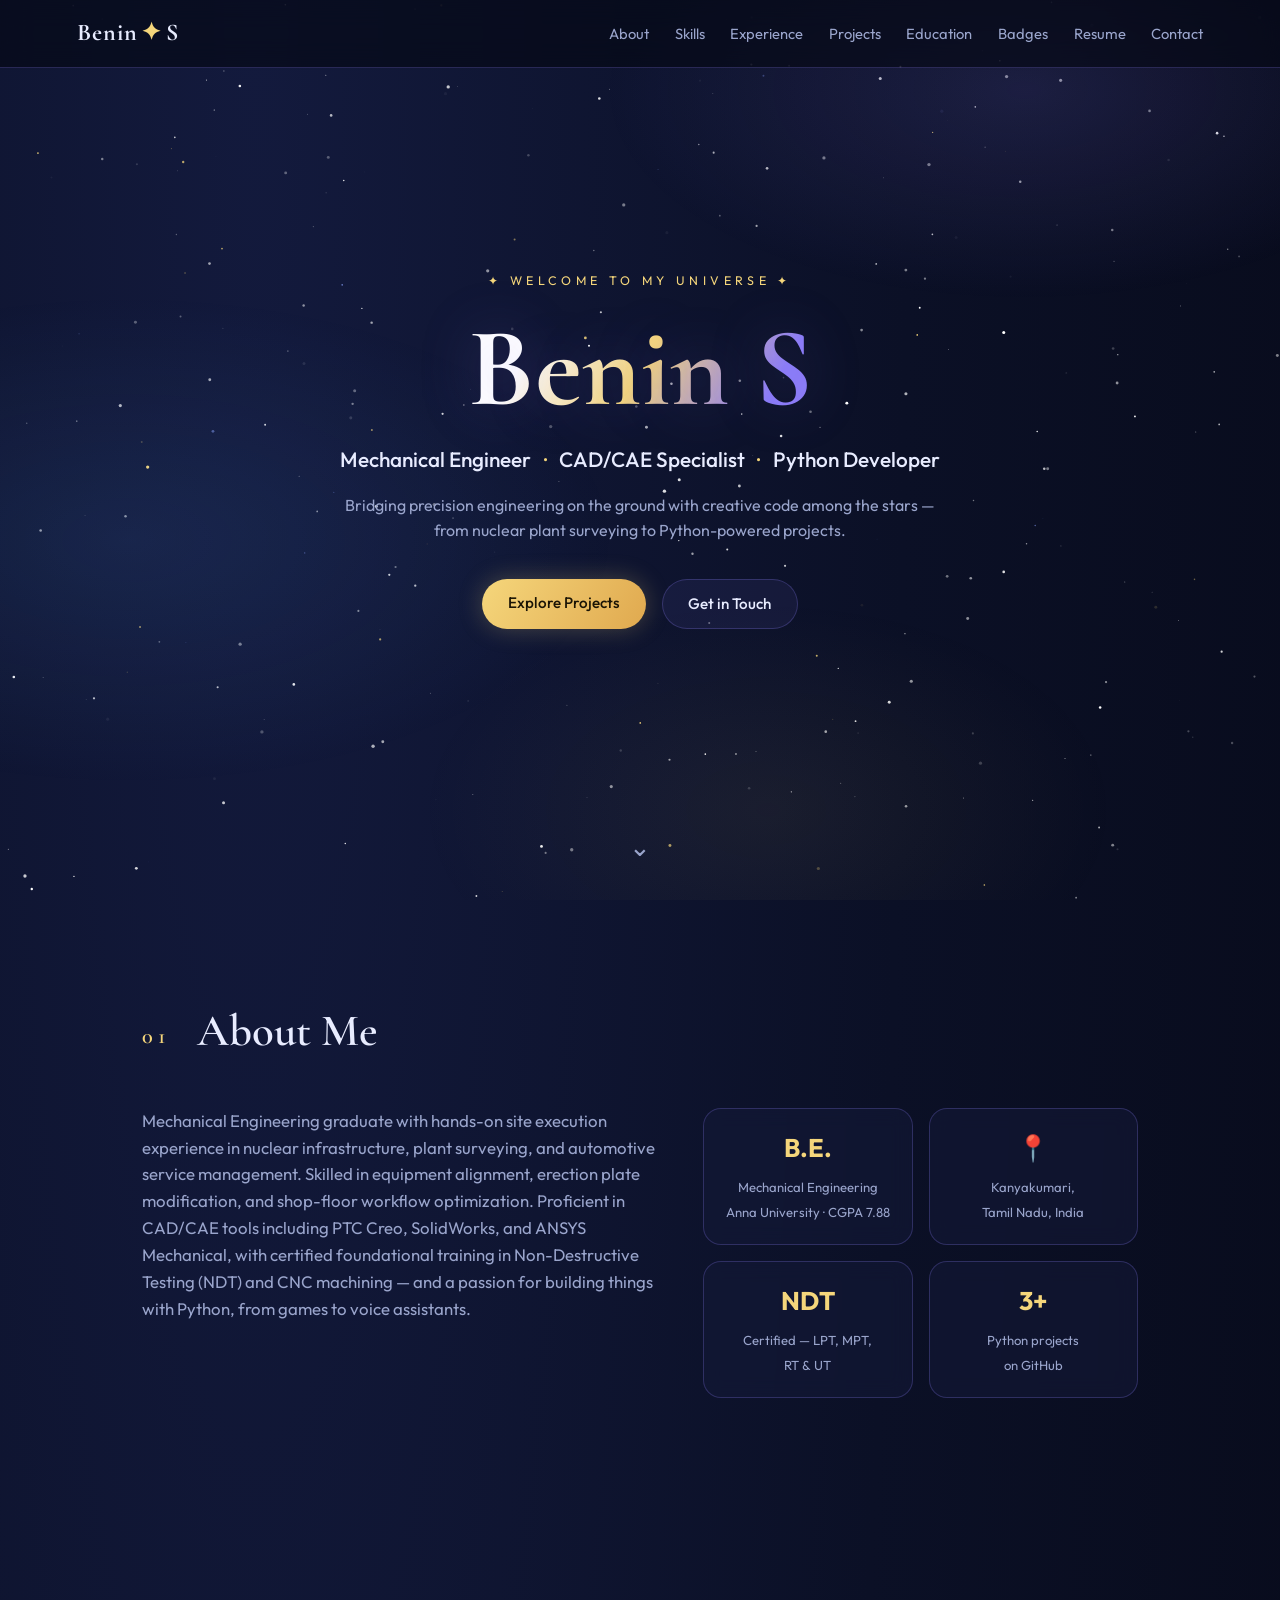
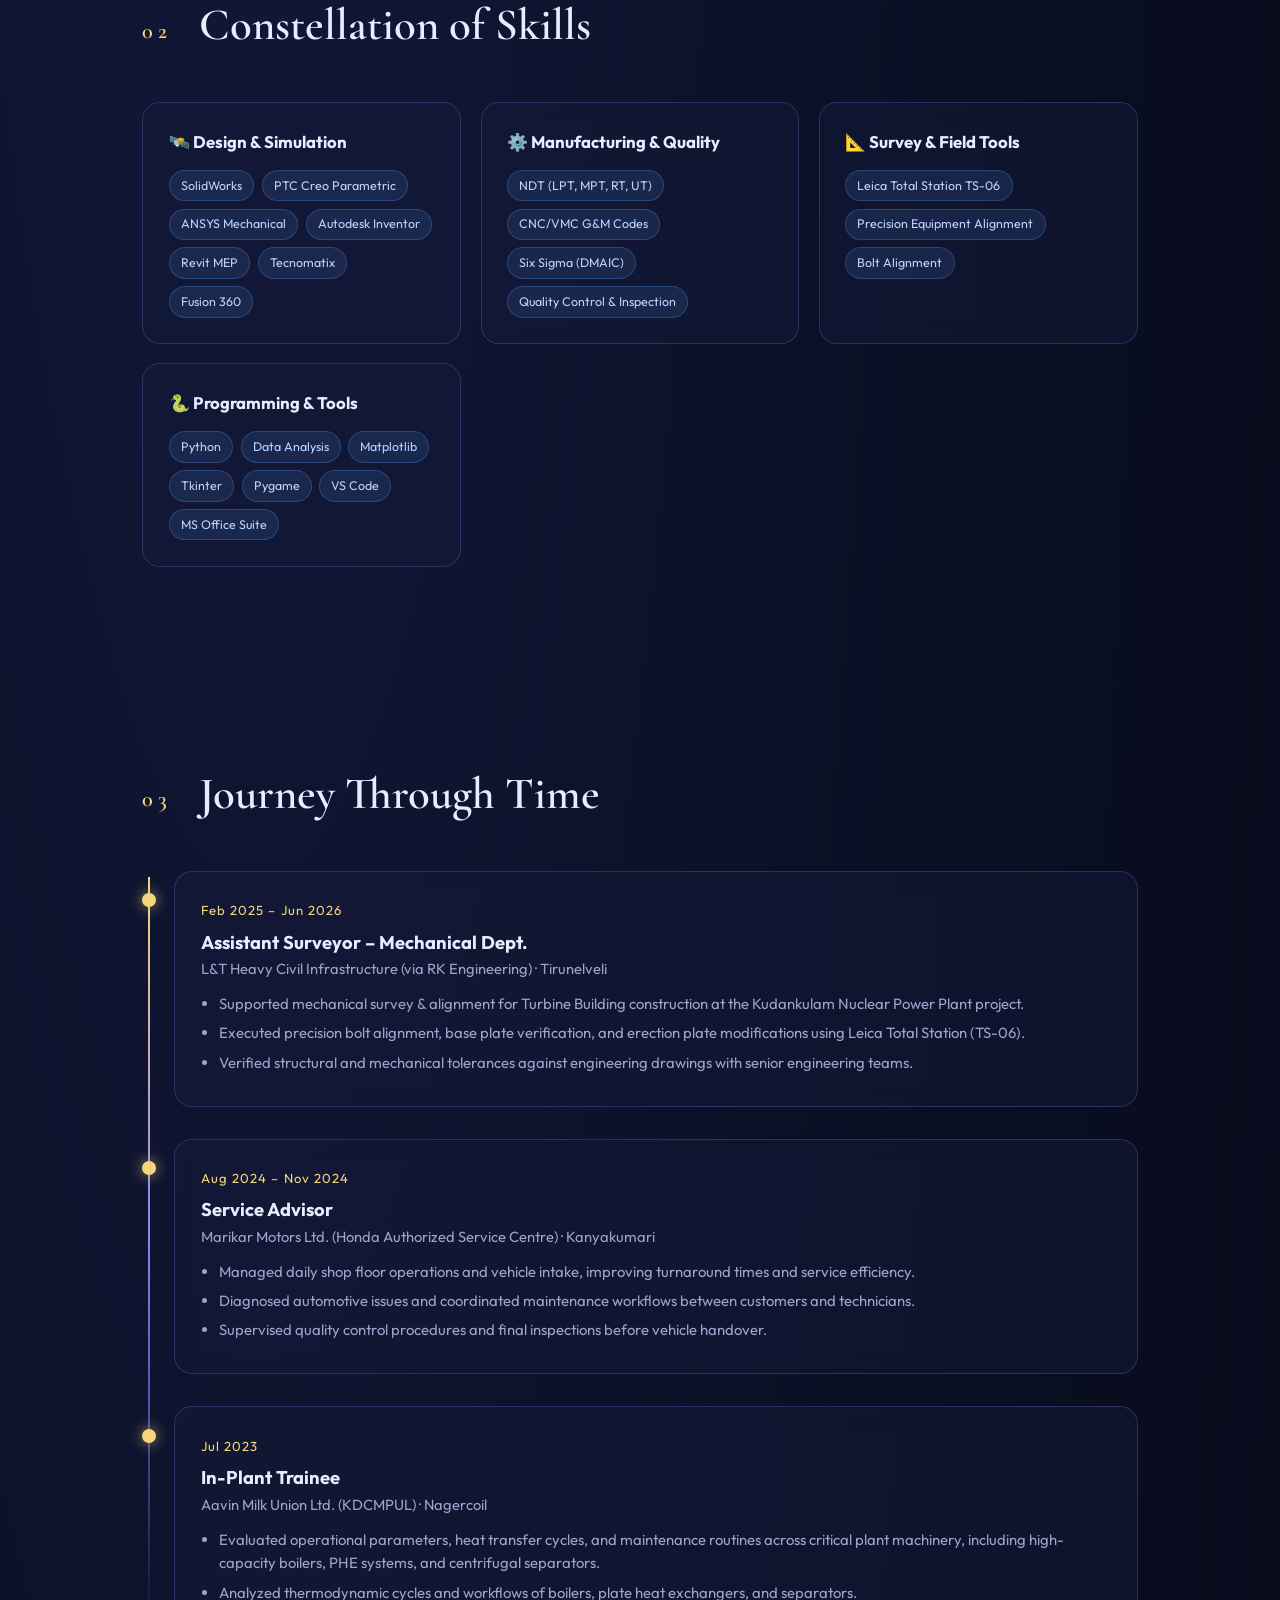
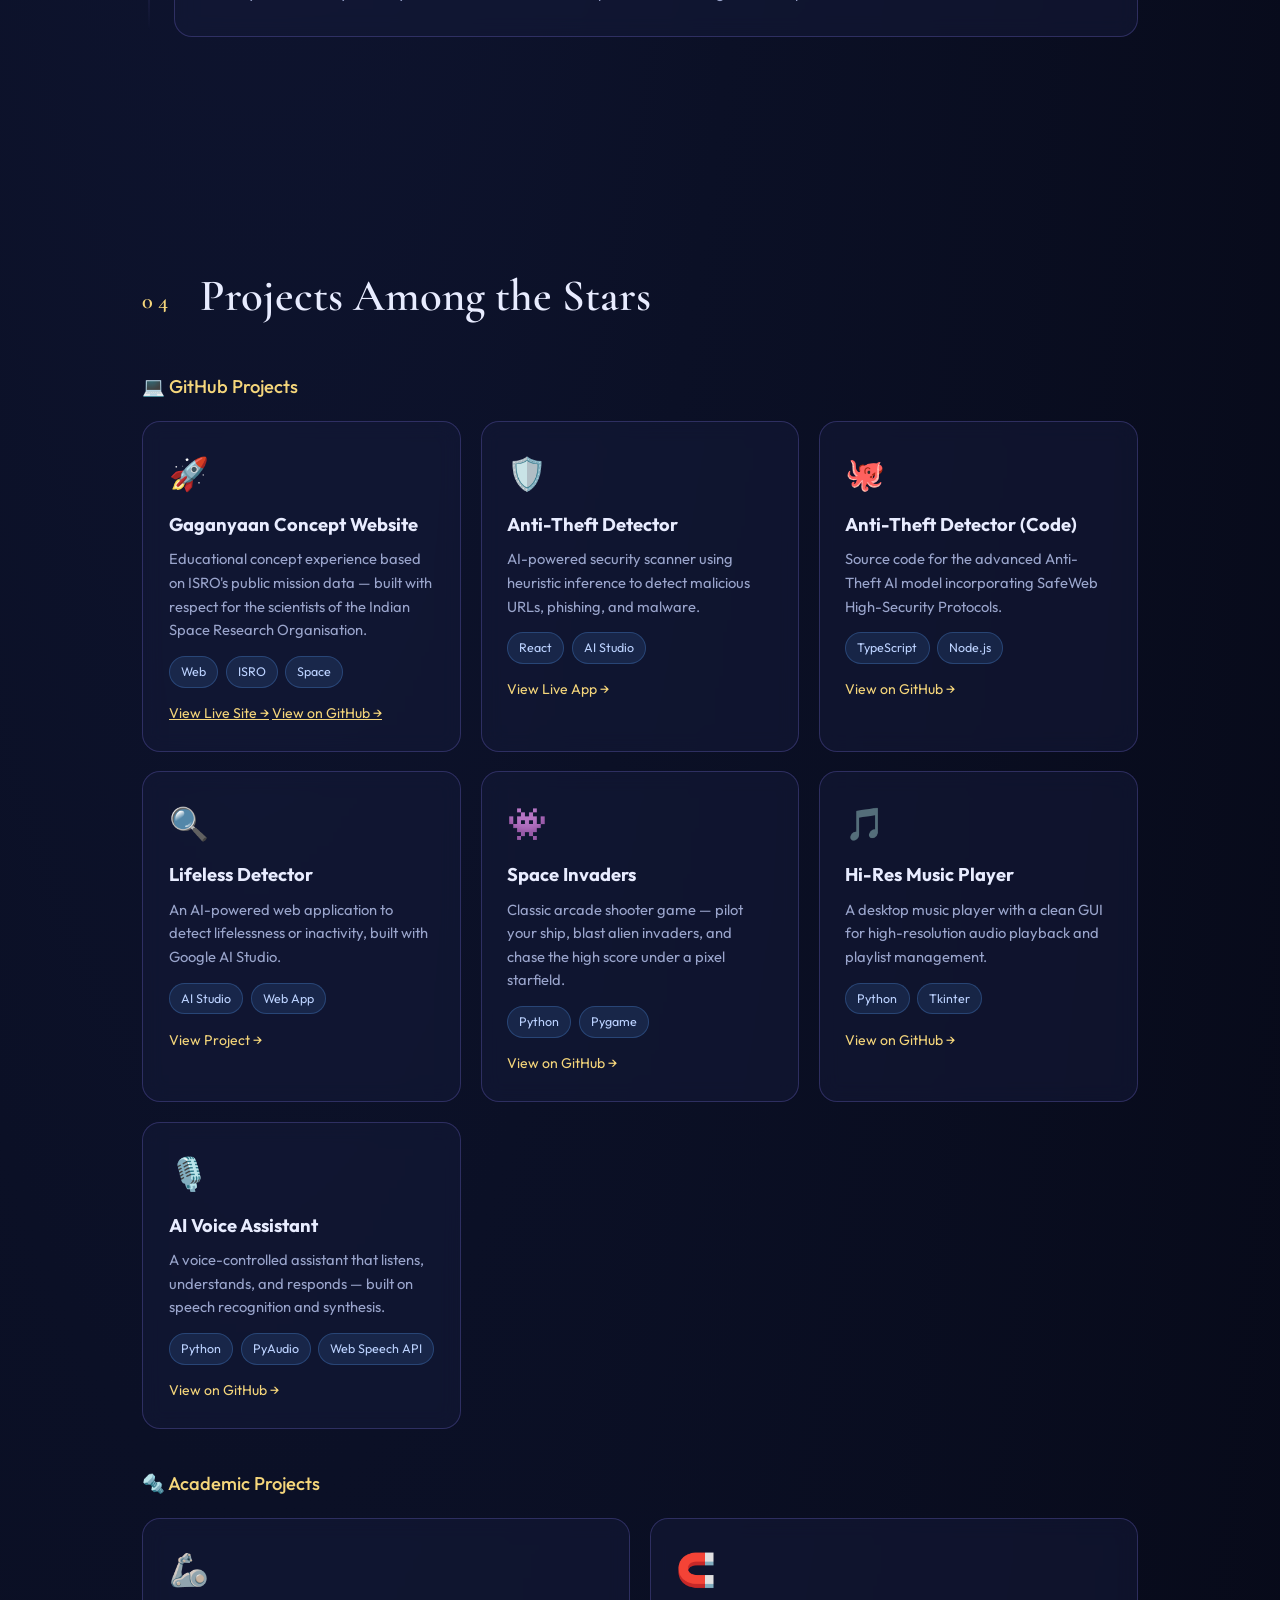
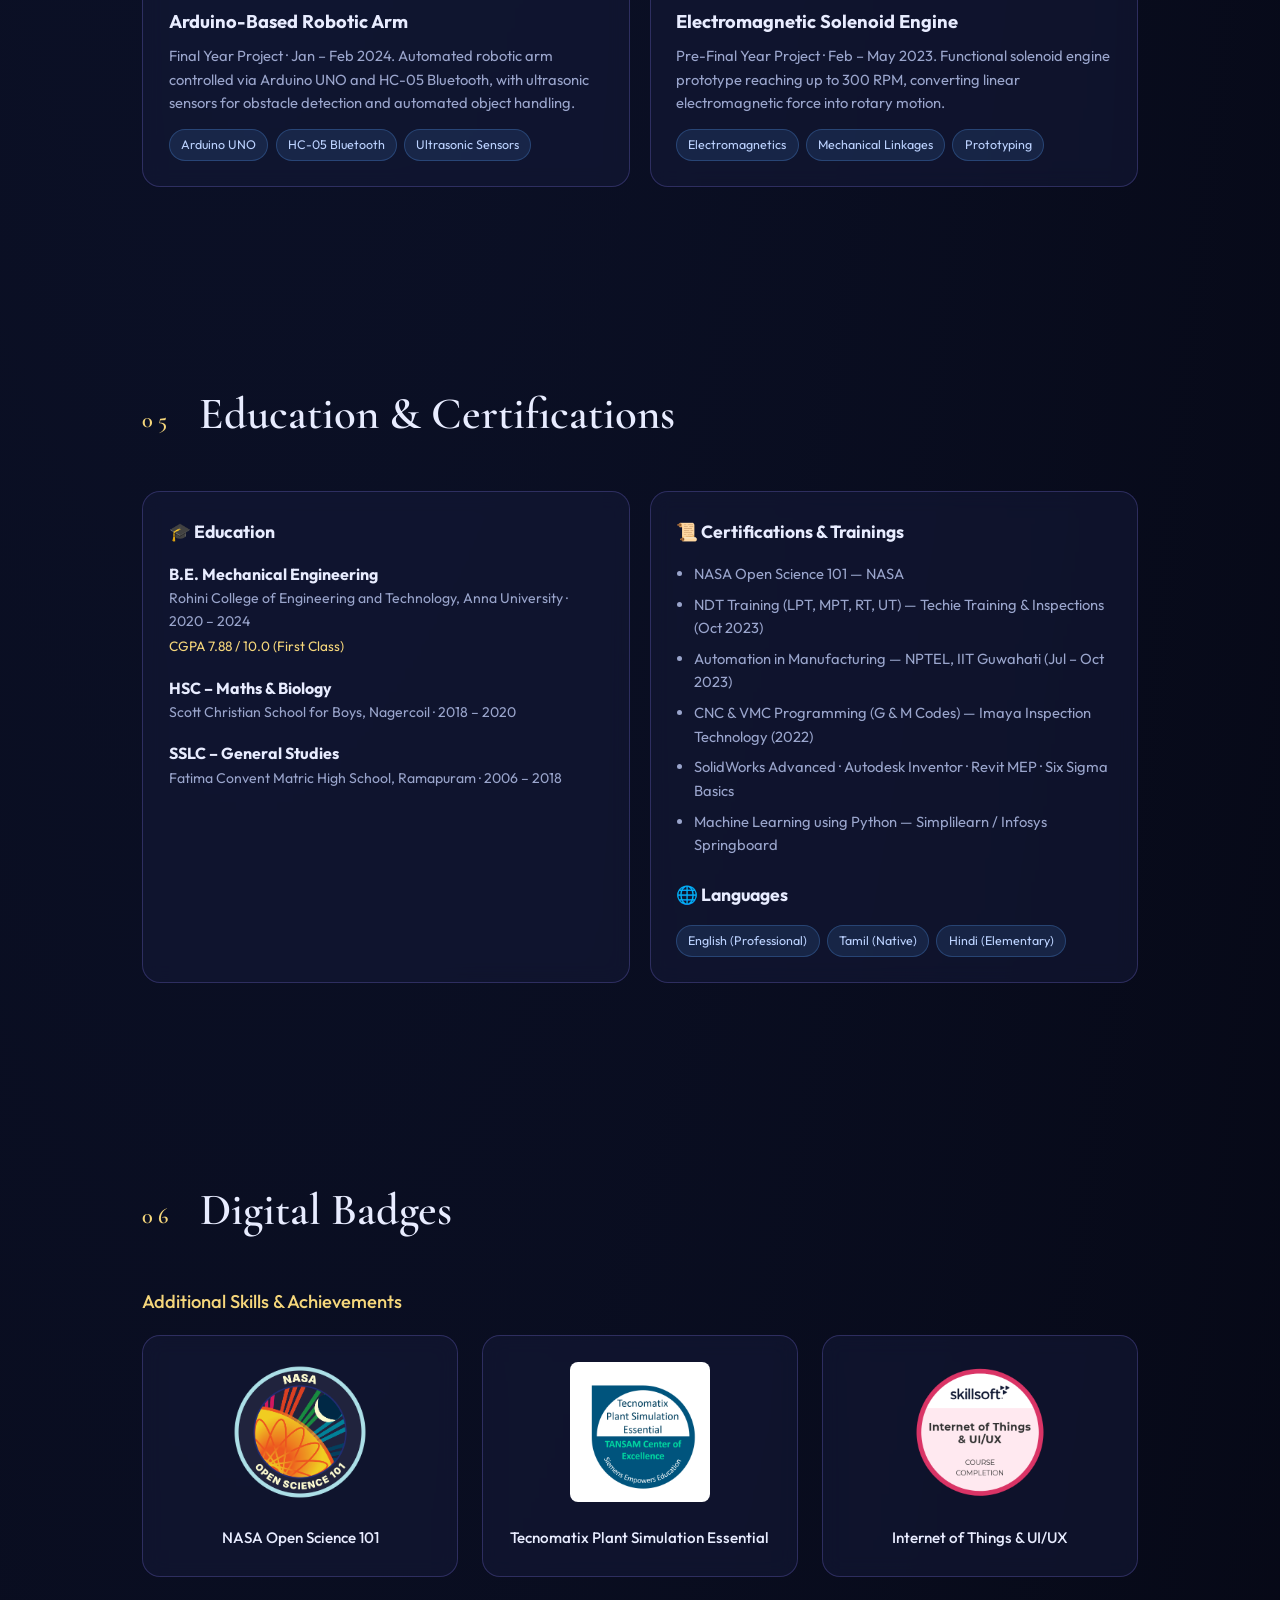
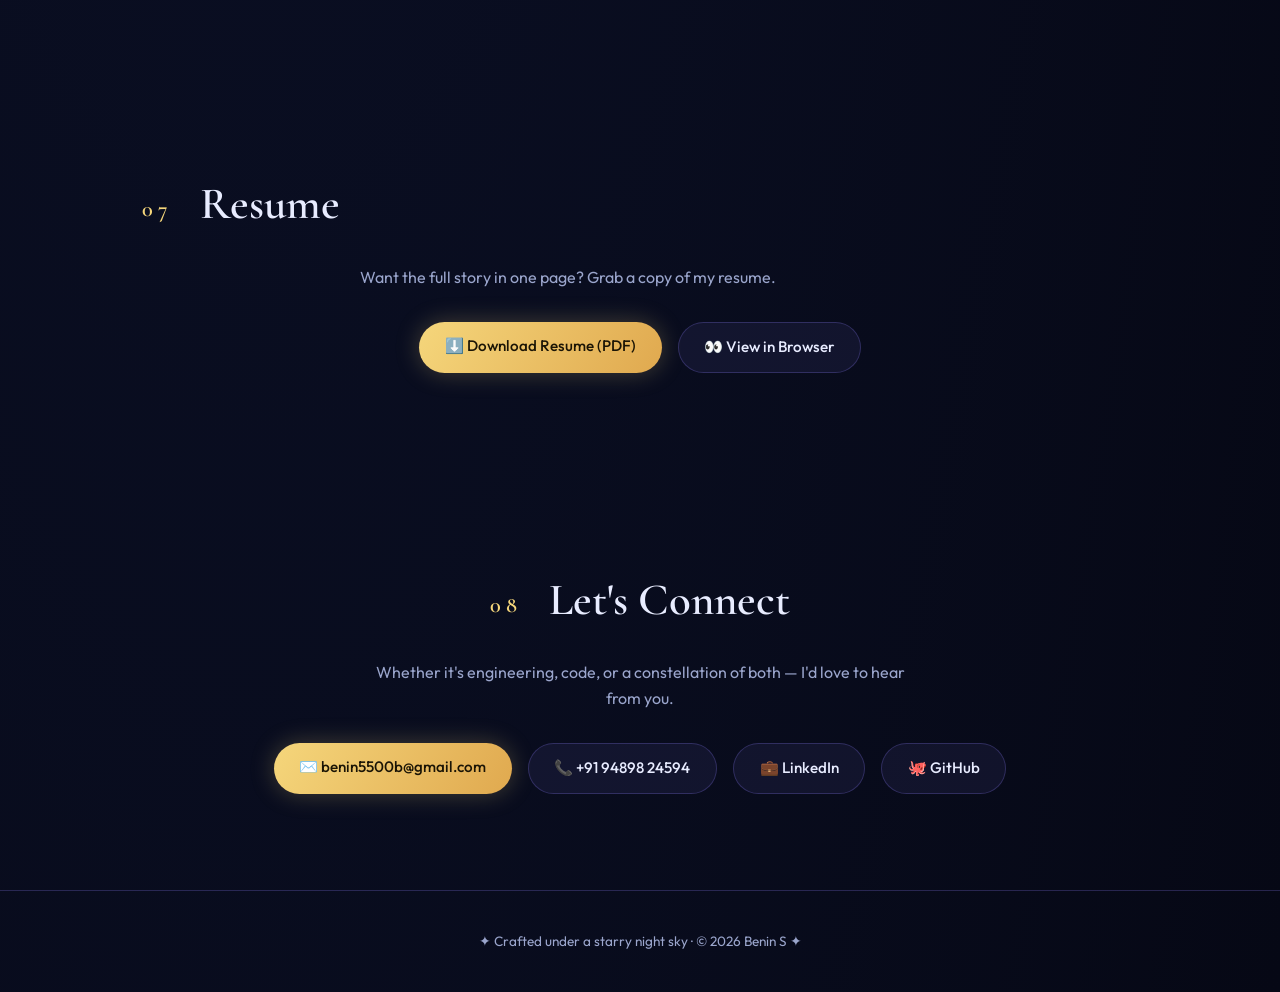
==== commit bc36a3c7: "Add resume section and update project links" ====
--- a/index (1).html
+++ b/index (1).html
@@ -9,6 +9,7 @@
 <link rel="preconnect" href="https://fonts.gstatic.com" crossorigin />
 <link href="https://fonts.googleapis.com/css2?family=Cormorant+Garamond:wght@500;600;700&family=Outfit:wght@300;400;500;600&display=swap" rel="stylesheet" />
 <link rel="stylesheet" href="style.css" />
+<base target="_blank">
 </head>
 <body>
 <canvas id="stars"></canvas>
@@ -24,6 +25,7 @@
     <a href="#projects">Projects</a>
     <a href="#education">Education</a>
     <a href="#badges">Badges</a>
+    <a href="#resume">Resume</a>
     <a href="#contact">Contact</a>
   </div>
 </nav>
@@ -132,13 +134,16 @@
 
   <h3 class="sub-heading">💻 GitHub Projects</h3>
   <div class="projects-grid">
-   <a class="glass-card project" href="https://gaganyaanconcept.netlify.app/" target="_blank" rel="noopener">
+    <div class="glass-card project">
       <div class="p-icon">🚀</div>
       <h3>Gaganyaan Concept Website</h3>
       <p>Educational concept experience based on ISRO's public mission data — built with respect for the scientists of the Indian Space Research Organisation.</p>
       <div class="tags"><i>Web</i><i>ISRO</i><i>Space</i></div>
-      <span class="p-link">View Live Site →</span>
-    </a>
+      <div class="p-links">
+        <a class="p-link" href="https://gaganyaanconcept.netlify.app/" target="_blank" rel="noopener">View Live Site →</a>
+        <a class="p-link" href="https://github.com/Benin07/GAGANYAAN-Concept-Website" target="_blank" rel="noopener">View on GitHub →</a>
+      </div>
+    </div>
     <a class="glass-card project" href="https://anti-theft-detector-1086287792789.asia-southeast1.run.app/" target="_blank" rel="noopener">
       <div class="p-icon">🛡️</div>
       <h3>Anti-Theft Detector</h3>
@@ -254,8 +259,17 @@
   </div>
 </section>
 
+<section id="resume" class="section resume">
+  <h2 class="section-title"><span>07</span> Resume</h2>
+  <p class="contact-lead">Want the full story in one page? Grab a copy of my resume.</p>
+  <div class="contact-links">
+    <a class="btn primary" href="Benin_S_Resume.pdf" download="Benin_S_Resume.pdf">⬇️ Download Resume (PDF)</a>
+    <a class="btn ghost" href="Benin_S_Resume.pdf" target="_blank" rel="noopener">👀 View in Browser</a>
+  </div>
+</section>
+
 <section id="contact" class="section contact">
-  <h2 class="section-title"><span>07</span> Let's Connect</h2>
+  <h2 class="section-title"><span>08</span> Let's Connect</h2>
   <p class="contact-lead">Whether it's engineering, code, or a constellation of both — I'd love to hear from you.</p>
   <div class="contact-links">
     <a class="btn primary" href="mailto:benin5500b@gmail.com">✉️ benin5500b@gmail.com</a>
